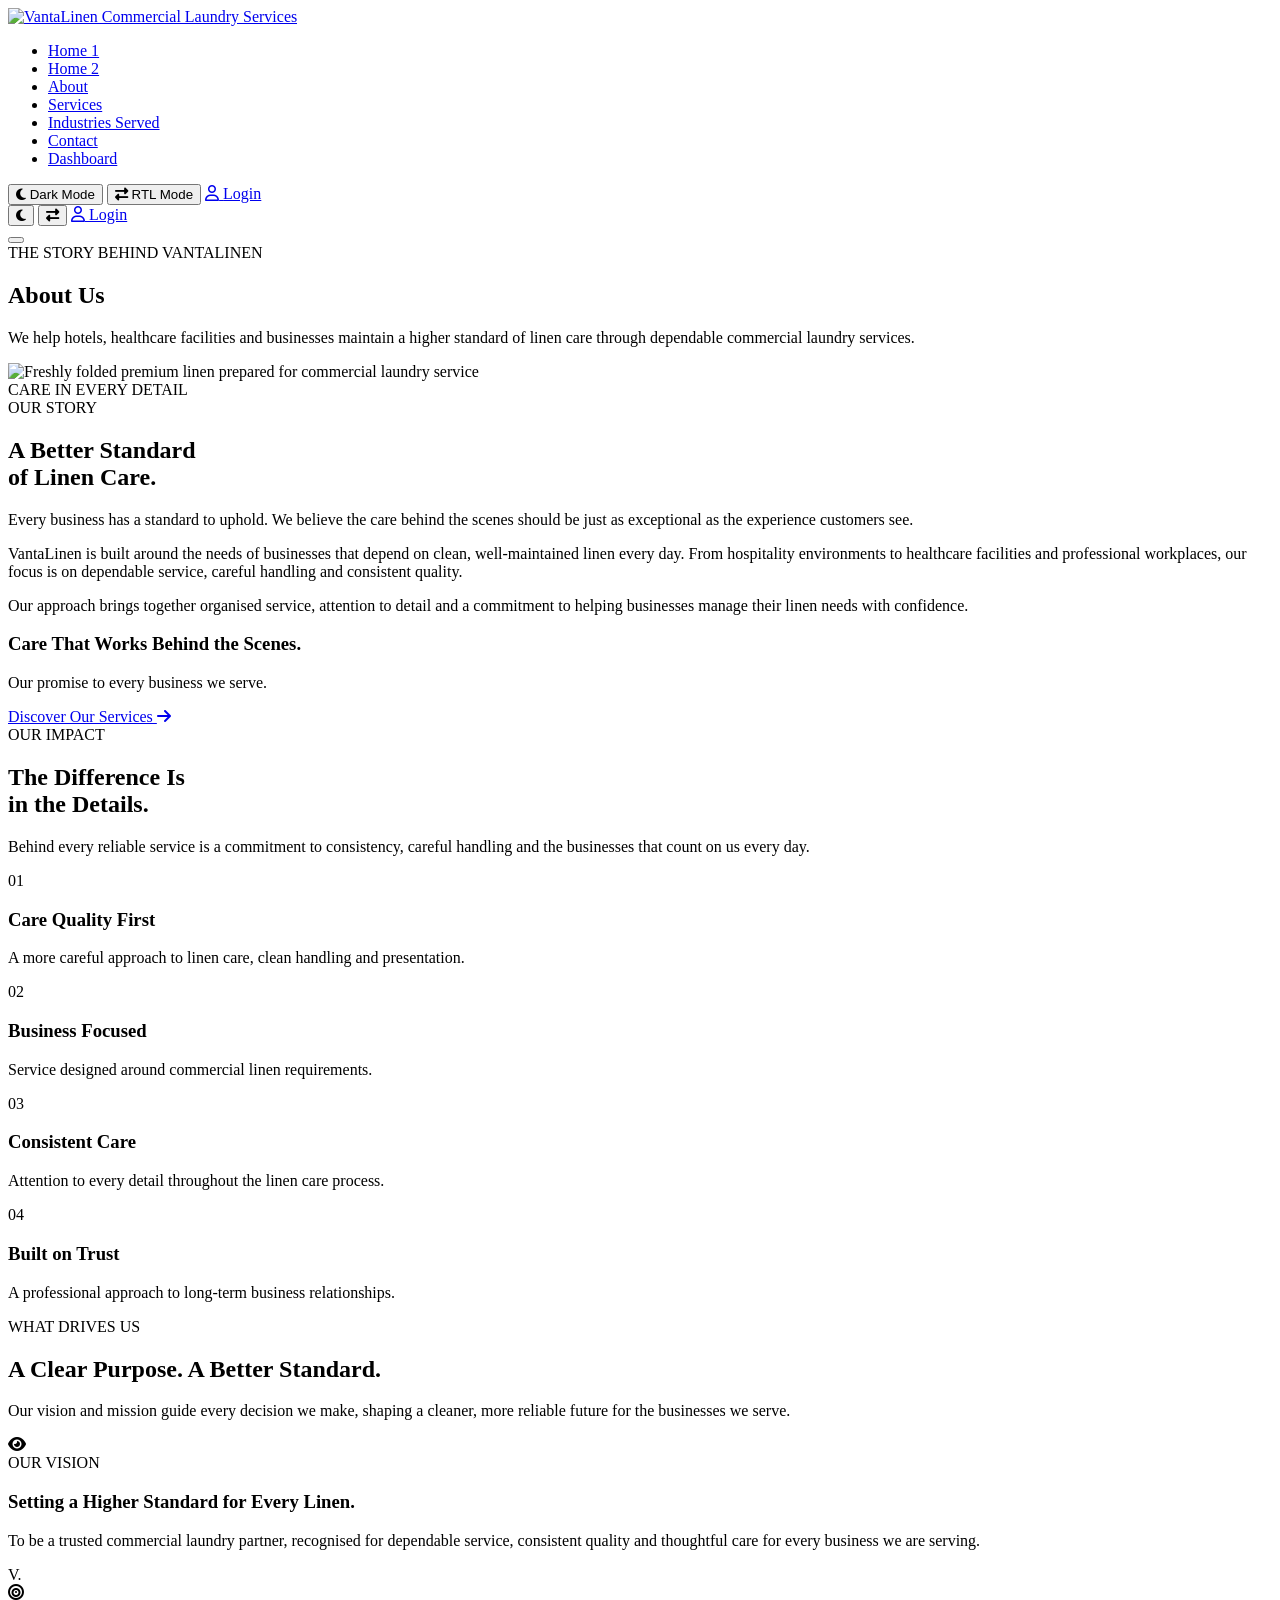
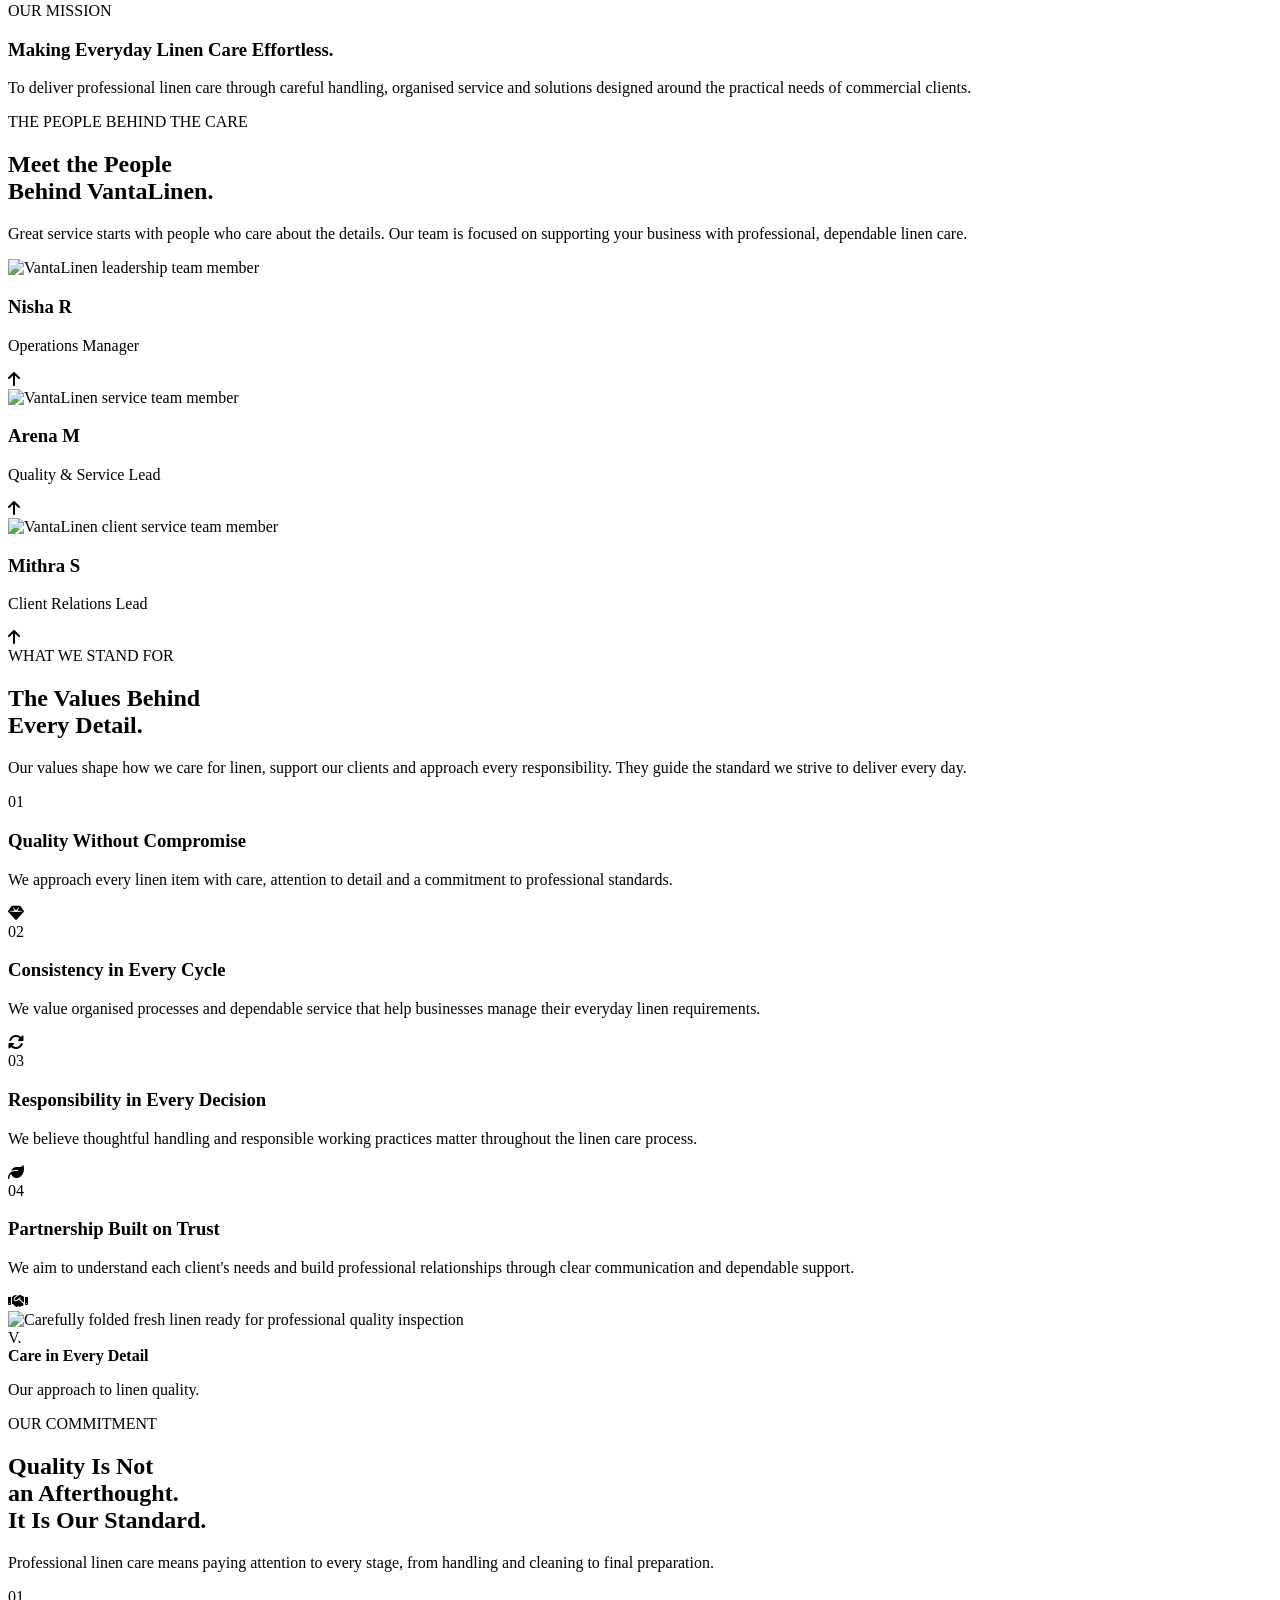
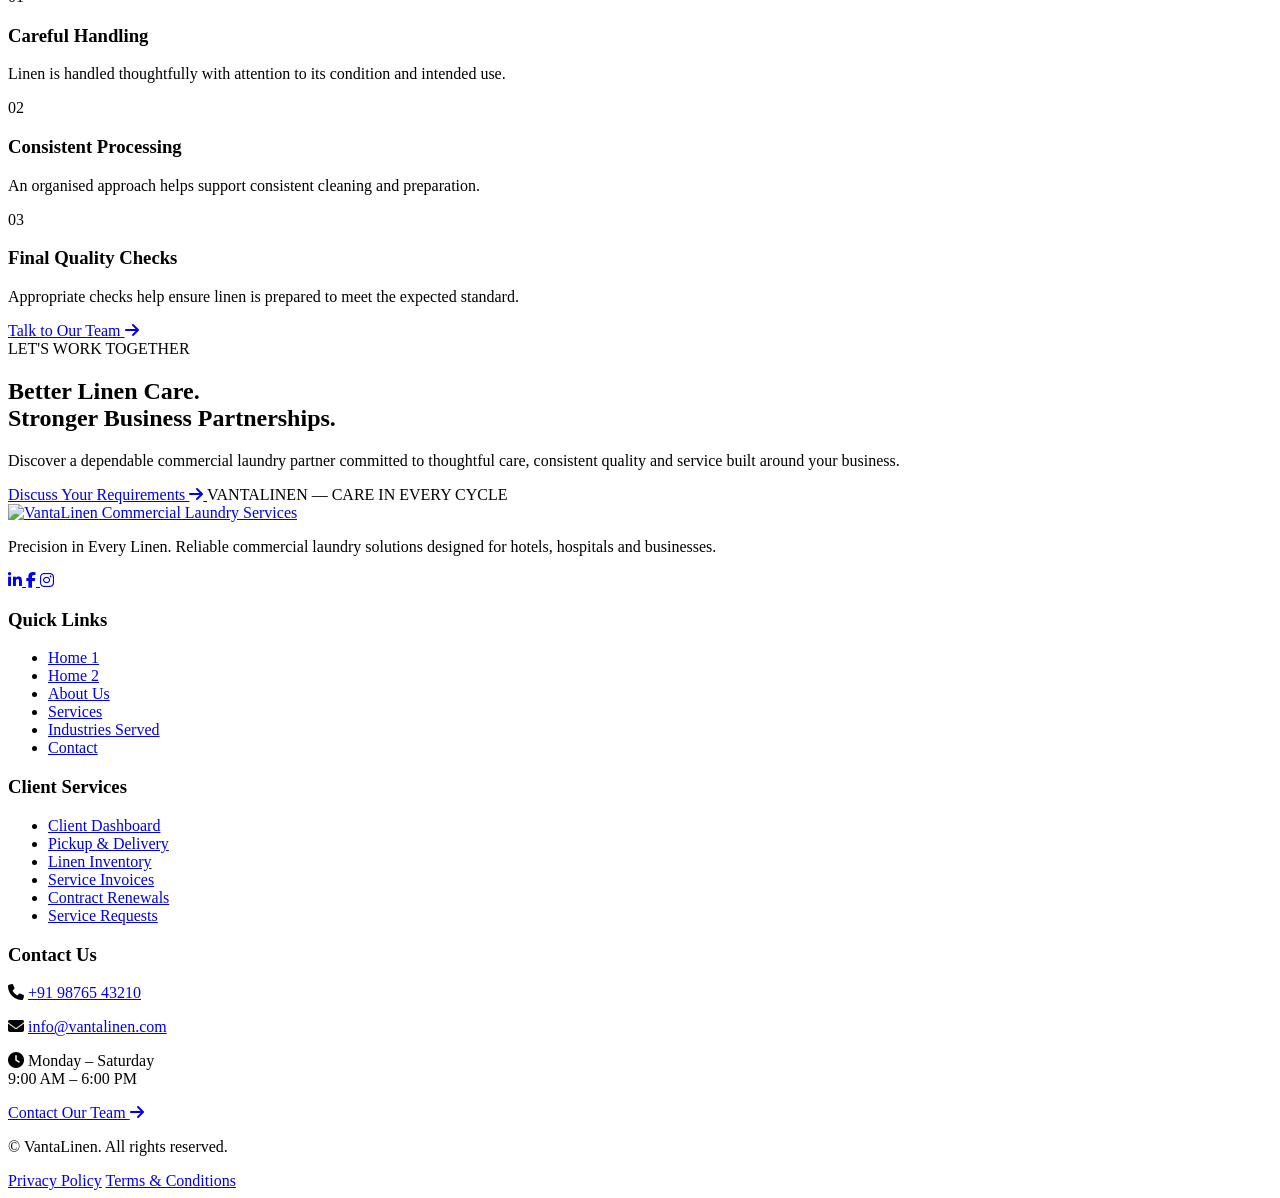
==== about.html @ da83c248 "Add files via upload" ====
<!DOCTYPE html>
<html lang="en">

<head>
    <meta charset="UTF-8">
    <meta name="viewport" content="width=device-width, initial-scale=1.0">

    <title>VantaLinen</title>

    <meta name="description"
        content="Reliable commercial laundry and linen management services for hotels, hospitals, resorts and businesses.">

    <!-- Google Fonts -->
    <link rel="preconnect" href="https://fonts.googleapis.com">
    <link rel="preconnect" href="https://fonts.gstatic.com" crossorigin>

    <!-- Favicon -->
    <link rel="icon" type="image/png" href="images/favicon.png">
    <link rel="apple-touch-icon" href="images/favicon.png">


    <link
        href="https://fonts.googleapis.com/css2?family=Manrope:wght@400;500;600;700&family=Sora:wght@400;500;600;700&display=swap"
        rel="stylesheet">

    <!-- Font Awesome -->
    <link rel="stylesheet" href="https://cdnjs.cloudflare.com/ajax/libs/font-awesome/6.7.2/css/all.min.css">

    <!-- Main CSS -->
    <link rel="stylesheet" href="css/style.css">

</head>

<body>

    <!-- =========================
     VANTALINEN HEADER
========================= -->

    <header class="vl-header" id="siteHeader">
        <div class="vl-header-container">

            <!-- Logo -->
            <a href="index.html" class="vl-logo" aria-label="VantaLinen Home">
                <img src="images/logo.png" alt="VantaLinen Commercial Laundry Services">
            </a>

            <!-- Desktop Navigation -->
            <nav class="vl-navigation" id="mainNavigation" aria-label="Main navigation">

                <ul class="vl-nav-list">
                    <li><a href="index.html">Home 1</a></li>
                    <li><a href="home-2.html">Home 2</a></li>
                    <li><a href="about.html">About</a></li>
                    <li><a href="services.html">Services</a></li>
                    <li><a href="industries-served.html">Industries Served</a></li>
                    <li><a href="contact.html">Contact</a></li>
                    <li><a href="dashboard.html">Dashboard</a></li>
                </ul>

                <!-- Mobile / Tablet Controls -->
                <div class="vl-mobile-controls">

                    <button class="vl-toggle-btn" id="mobileThemeToggle" type="button" aria-label="Toggle dark mode">
                        <i class="fa-solid fa-moon" aria-hidden="true"></i>
                        <span>Dark Mode</span>
                    </button>

                    <button class="vl-toggle-btn" id="mobileRtlToggle" type="button" aria-label="Toggle RTL layout">
                        <i class="fa-solid fa-right-left" aria-hidden="true"></i>
                        <span>RTL Mode</span>
                    </button>

                    <a href="login.html" class="vl-login-btn">
                        <i class="fa-regular fa-user" aria-hidden="true"></i>
                        <span>Login</span>
                    </a>

                </div>
            </nav>

            <!-- Desktop Right Actions -->
            <div class="vl-header-actions">

                <button class="vl-icon-btn" id="desktopThemeToggle" type="button" aria-label="Toggle dark mode"
                    title="Dark Mode">
                    <i class="fa-solid fa-moon" aria-hidden="true"></i>
                </button>

                <button class="vl-icon-btn" id="desktopRtlToggle" type="button" aria-label="Toggle RTL layout"
                    title="RTL Mode">
                    <i class="fa-solid fa-right-left" aria-hidden="true"></i>
                </button>

                <a href="login.html" class="vl-login-btn">
                    <i class="fa-regular fa-user" aria-hidden="true"></i>
                    <span>Login</span>
                </a>

            </div>

            <!-- Mobile / Tablet Menu Toggle -->
            <button class="vl-menu-toggle" id="menuToggle" type="button" aria-label="Open navigation menu"
                aria-controls="mainNavigation" aria-expanded="false">
                <span></span>
                <span></span>
                <span></span>
            </button>

        </div>
    </header>

    <!-- VantaLinen Inner Page Hero -->
    <section class="vl-page-hero about-banner">
        <div class="vl-page-hero-overlay"></div>

        <div class="vl-page-hero-content">
            <span class="vl-page-hero-label">
                THE STORY BEHIND VANTALINEN
            </span>

            <h1>About Us</h1>

            <p>
                We help hotels, healthcare facilities and businesses maintain a higher standard of linen care through
                dependable commercial laundry services.
            </p>
        </div>
    </section>


    <!-- ABOUT SECTION 2: OUR STORY -->
    <section class="vl-about-story" id="our-story">
        <div class="vl-about-story-container">

            <!-- Left Image -->
            <div class="vl-about-story-visual">
                <div class="vl-about-story-image-wrap">
                    <img src="images/about-our-story.jpg"
                        alt="Freshly folded premium linen prepared for commercial laundry service"
                        class="vl-about-story-image">
                </div>

                <div class="vl-about-story-image-label">
                    <span class="vl-about-story-label-line"></span>
                    <span>CARE IN EVERY DETAIL</span>
                </div>
            </div>

            <!-- Right Content -->
            <div class="vl-about-story-content">

                <span class="vl-about-story-eyebrow">
                    OUR STORY
                </span>

                <h2>
                    A Better Standard<br>
                    of <span>Linen Care.</span>
                </h2>

                <p class="vl-about-story-intro">
                    Every business has a standard to uphold.
                    We believe the care behind the scenes should
                    be just as exceptional as the experience customers see.
                </p>

                <p class="vl-about-story-description">
                    VantaLinen is built around the needs of businesses
                    that depend on clean, well-maintained linen every day.
                    From hospitality environments to healthcare facilities
                    and professional workplaces, our focus is on dependable
                    service, careful handling and consistent quality.
                </p>

                <p class="vl-about-story-description">
                    Our approach brings together organised service,
                    attention to detail and a commitment to helping
                    businesses manage their linen needs with confidence.
                </p>

                <div class="vl-about-story-divider"></div>

                <div class="vl-about-story-signature">
                    <div>
                        <h3>Care That Works Behind the Scenes.</h3>
                        <p>Our promise to every business we serve.</p>
                    </div>
                </div>

                <a href="services.html" class="vl-about-story-link">
                    Discover Our Services
                    <i class="fas fa-arrow-right"></i>
                </a>

            </div>
        </div>
    </section>



    <!-- ABOUT SECTION 3: OUR IMPACT -->
    <section class="vl-about-impact" id="our-impact">

        <div class="vl-about-impact-container">

            <div class="vl-about-impact-heading">
                <span class="vl-about-impact-eyebrow">
                    OUR IMPACT
                </span>

                <h2>
                    The Difference Is<br>
                    in the <span>Details.</span>
                </h2>

                <p>
                    Behind every reliable service is a commitment to
                    consistency, careful handling and the businesses
                    that count on us every day.
                </p>
            </div>

            <div class="vl-about-impact-stats">

                <div class="vl-about-stat">
                    <span class="vl-about-stat-number">01</span>
                    <h3>Care Quality First</h3>
                    <p>
                        A more careful approach to linen care, clean handling
                        and presentation.
                    </p>
                </div>

                <div class="vl-about-stat">
                    <span class="vl-about-stat-number">02</span>
                    <h3>Business Focused</h3>
                    <p>
                        Service designed around commercial linen requirements.
                    </p>
                </div>

                <div class="vl-about-stat">
                    <span class="vl-about-stat-number">03</span>
                    <h3>Consistent Care</h3>
                    <p>
                        Attention to every detail throughout the
                        linen care process.
                    </p>
                </div>

                <div class="vl-about-stat">
                    <span class="vl-about-stat-number">04</span>
                    <h3>Built on Trust</h3>
                    <p>
                        A professional approach to long-term
                        business relationships.
                    </p>
                </div>

            </div>

        </div>
    </section>


    <!-- ABOUT SECTION 4: PARALLAX VISION & MISSION -->
    <section class="vl-about-purpose-parallax" id="vision-mission">

        <div class="vl-purpose-parallax-bg"></div>
        <div class="vl-purpose-parallax-overlay"></div>

        <div class="vl-purpose-parallax-container">

            <div class="vl-purpose-parallax-heading">
                <span class="vl-purpose-parallax-eyebrow">
                    WHAT DRIVES US
                </span>

                <h2>A Clear Purpose. A Better Standard.</h2>

                <p>
                    Our vision and mission guide every decision we make,
                    shaping a cleaner, more reliable future for the
                    businesses we serve.
                </p>
            </div>

            <div class="vl-purpose-parallax-grid">

                <!-- VISION -->
                <article class="vl-purpose-parallax-item">
                    <div class="vl-purpose-parallax-icon">
                        <i class="fas fa-eye"></i>
                    </div>

                    <span class="vl-purpose-parallax-label">OUR VISION</span>

                    <span class="vl-purpose-parallax-line"></span>

                    <h3>Setting a Higher Standard for Every Linen.</h3>

                    <p>
                        To be a trusted commercial laundry partner,
                        recognised for dependable service, consistent
                        quality and thoughtful care for every business
                        we are serving.
                    </p>
                </article>

                <!-- CENTER BRAND MARK -->
                <div class="vl-purpose-parallax-center" aria-hidden="true">
                    <span>V.</span>
                </div>

                <!-- MISSION -->
                <article class="vl-purpose-parallax-item">
                    <div class="vl-purpose-parallax-icon">
                        <i class="fas fa-bullseye"></i>
                    </div>

                    <span class="vl-purpose-parallax-label">OUR MISSION</span>

                    <span class="vl-purpose-parallax-line"></span>

                    <h3>Making Everyday Linen Care Effortless.</h3>

                    <p>
                        To deliver professional linen care through careful
                        handling, organised service and solutions designed
                        around the practical needs of commercial clients.
                    </p>
                </article>

            </div>
        </div>
    </section>


    <!-- ABOUT SECTION 5: MEET OUR TEAM -->
    <section class="vl-about-team" id="our-team">

        <div class="vl-about-team-container">

            <div class="vl-about-team-heading">
                <div>
                    <span class="vl-about-team-eyebrow">THE PEOPLE BEHIND THE CARE</span>
                    <h2>Meet the People<br>Behind <span>VantaLinen.</span></h2>
                </div>

                <p>
                    Great service starts with people who care about
                    the details. Our team is focused on supporting
                    your business with professional, dependable linen care.
                </p>
            </div>

            <div class="vl-about-team-grid">

                <!-- TEAM MEMBER 1 -->
                <article class="vl-about-team-card">
                    <div class="vl-about-team-image-wrap">
                        <img src="images/about-team-01.jpg" alt="VantaLinen leadership team member"
                            class="vl-about-team-image" loading="lazy">
                    </div>

                    <div class="vl-about-team-info">
                        <div>
                            <h3>Nisha R</h3>
                            <p>Operations Manager</p>
                        </div>
                        <span class="vl-about-team-arrow">
                            <i class="fas fa-arrow-up"></i>
                        </span>
                    </div>
                </article>

                <!-- TEAM MEMBER 2 -->
                <article class="vl-about-team-card">
                    <div class="vl-about-team-image-wrap">
                        <img src="images/about-team-02.jpg" alt="VantaLinen service team member"
                            class="vl-about-team-image" loading="lazy">
                    </div>

                    <div class="vl-about-team-info">
                        <div>
                            <h3>Arena M</h3>
                            <p>Quality &amp; Service Lead</p>
                        </div>
                        <span class="vl-about-team-arrow">
                            <i class="fas fa-arrow-up"></i>
                        </span>
                    </div>
                </article>

                <!-- TEAM MEMBER 3 -->
                <article class="vl-about-team-card">
                    <div class="vl-about-team-image-wrap">
                        <img src="images/about-team-03.jpg" alt="VantaLinen client service team member"
                            class="vl-about-team-image" loading="lazy">
                    </div>

                    <div class="vl-about-team-info">
                        <div>
                            <h3>Mithra S</h3>
                            <p>Client Relations Lead</p>
                        </div>
                        <span class="vl-about-team-arrow">
                            <i class="fas fa-arrow-up"></i>
                        </span>
                    </div>
                </article>

            </div>


        </div>
    </section>


    <!-- ABOUT SECTION 6: OUR CORE VALUES -->
    <section class="vl-about-values" id="core-values">

        <div class="vl-about-values-container">

            <div class="vl-about-values-header">
                <div>
                    <span class="vl-about-values-eyebrow">WHAT WE STAND FOR</span>
                    <h2>The Values Behind<br>Every Detail.</h2>
                </div>

                <p>
                    Our values shape how we care for linen, support our
                    clients and approach every responsibility. They guide
                    the standard we strive to deliver every day.
                </p>
            </div>

            <div class="vl-about-values-list">

                <!-- VALUE 01 -->
                <article class="vl-about-value-item">
                    <span class="vl-about-value-number">01</span>

                    <div class="vl-about-value-main">
                        <h3>Quality Without Compromise</h3>
                        <p>
                            We approach every linen item with care,
                            attention to detail and a commitment to
                            professional standards.
                        </p>
                    </div>

                    <span class="vl-about-value-icon">
                        <i class="fas fa-gem"></i>
                    </span>
                </article>

                <!-- VALUE 02 -->
                <article class="vl-about-value-item">
                    <span class="vl-about-value-number">02</span>

                    <div class="vl-about-value-main">
                        <h3>Consistency in Every Cycle</h3>
                        <p>
                            We value organised processes and dependable
                            service that help businesses manage their
                            everyday linen requirements.
                        </p>
                    </div>

                    <span class="vl-about-value-icon">
                        <i class="fas fa-sync-alt"></i>
                    </span>
                </article>

                <!-- VALUE 03 -->
                <article class="vl-about-value-item">
                    <span class="vl-about-value-number">03</span>

                    <div class="vl-about-value-main">
                        <h3>Responsibility in Every Decision</h3>
                        <p>
                            We believe thoughtful handling and responsible
                            working practices matter throughout the
                            linen care process.
                        </p>
                    </div>

                    <span class="vl-about-value-icon">
                        <i class="fas fa-leaf"></i>
                    </span>
                </article>

                <!-- VALUE 04 -->
                <article class="vl-about-value-item">
                    <span class="vl-about-value-number">04</span>

                    <div class="vl-about-value-main">
                        <h3>Partnership Built on Trust</h3>
                        <p>
                            We aim to understand each client's needs and
                            build professional relationships through
                            clear communication and dependable support.
                        </p>
                    </div>

                    <span class="vl-about-value-icon">
                        <i class="fas fa-handshake"></i>
                    </span>
                </article>

            </div>

        </div>
    </section>


    <!-- ABOUT SECTION 7: COMMITMENT TO QUALITY -->
    <section class="vl-about-quality" id="quality-commitment">

        <div class="vl-about-quality-container">

            <!-- LEFT: IMAGE -->
            <div class="vl-about-quality-visual">
                <div class="vl-about-quality-image-wrap">
                    <img src="images/about-quality-commitment.jpg"
                        alt="Carefully folded fresh linen ready for professional quality inspection"
                        class="vl-about-quality-image" loading="lazy">
                </div>

                <div class="vl-about-quality-image-note">
                    <span class="vl-about-quality-note-number">V.</span>
                    <div>
                        <strong>Care in Every Detail</strong>
                        <p>Our approach to linen quality.</p>
                    </div>
                </div>
            </div>

            <!-- RIGHT: CONTENT -->
            <div class="vl-about-quality-content">

                <span class="vl-about-quality-eyebrow">
                    OUR COMMITMENT
                </span>

                <h2>
                    Quality Is Not<br>
                    an Afterthought.<br>
                    <span>It Is Our Standard.</span>
                </h2>

                <p class="vl-about-quality-intro">
                    Professional linen care means paying attention
                    to every stage, from handling and cleaning to
                    final preparation.
                </p>

                <div class="vl-about-quality-steps">

                    <article class="vl-about-quality-step">
                        <span class="vl-about-quality-step-number">01</span>
                        <div>
                            <h3>Careful Handling</h3>
                            <p>
                                Linen is handled thoughtfully with
                                attention to its condition and intended use.
                            </p>
                        </div>
                    </article>

                    <article class="vl-about-quality-step">
                        <span class="vl-about-quality-step-number">02</span>
                        <div>
                            <h3>Consistent Processing</h3>
                            <p>
                                An organised approach helps support
                                consistent cleaning and preparation.
                            </p>
                        </div>
                    </article>

                    <article class="vl-about-quality-step">
                        <span class="vl-about-quality-step-number">03</span>
                        <div>
                            <h3>Final Quality Checks</h3>
                            <p>
                                Appropriate checks help ensure linen
                                is prepared to meet the expected standard.
                            </p>
                        </div>
                    </article>

                </div>

                <a href="contact.html" class="vl-about-quality-link">
                    Talk to Our Team
                    <i class="fas fa-arrow-right"></i>
                </a>

            </div>
        </div>
    </section>


    <!-- ABOUT SECTION 8: FINAL CTA -->
    <section class="vl-about-final-cta" id="about-contact">

        <div class="vl-about-final-cta-bg"></div>
        <div class="vl-about-final-cta-overlay"></div>

        <div class="vl-about-final-cta-content">

            <span class="vl-about-final-cta-eyebrow">
                LET'S WORK TOGETHER
            </span>

            <h2>
                Better Linen Care.<br>
                Stronger Business Partnerships.
            </h2>

            <p>
                Discover a dependable commercial laundry partner
                committed to thoughtful care, consistent quality
                and service built around your business.
            </p>

            <a href="contact.html" class="vl-about-final-cta-button">
                Discuss Your Requirements
                <i class="fas fa-arrow-right"></i>
            </a>

            <span class="vl-about-final-cta-bottom">
                VANTALINEN — CARE IN EVERY CYCLE
            </span>

        </div>
    </section>


    <!-- VantaLinen Footer -->
    <footer class="vl-footer">
        <div class="vl-footer-container">

            <!-- Brand -->
            <div class="vl-footer-brand">
                <a href="index.html" class="vl-footer-logo">
                    <img src="images/logo-white.png" alt="VantaLinen Commercial Laundry Services">
                </a>

                <p>
                    Precision in Every Linen. Reliable commercial laundry
                    solutions designed for hotels, hospitals and businesses.
                </p>

                <div class="vl-footer-socials">
                    <a href="#" aria-label="LinkedIn">
                        <i class="fa-brands fa-linkedin-in"></i>
                    </a>
                    <a href="#" aria-label="Facebook">
                        <i class="fa-brands fa-facebook-f"></i>
                    </a>
                    <a href="#" aria-label="Instagram">
                        <i class="fa-brands fa-instagram"></i>
                    </a>
                </div>
            </div>

            <!-- Quick Links -->
            <div class="vl-footer-column">
                <h3>Quick Links</h3>
                <ul>
                    <li><a href="index.html">Home 1</a></li>
                    <li><a href="home-2.html">Home 2</a></li>
                    <li><a href="about.html">About Us</a></li>
                    <li><a href="services.html">Services</a></li>
                    <li><a href="industries-served.html">Industries Served</a></li>
                    <li><a href="contact.html">Contact</a></li>
                </ul>
            </div>

            <!-- Client Services -->
            <div class="vl-footer-column">
                <h3>Client Services</h3>
                <ul>
                    <li><a href="dashboard.html">Client Dashboard</a></li>
                    <li><a href="d2.html">Pickup &amp; Delivery</a></li>
                    <li><a href="d3.html">Linen Inventory</a></li>
                    <li><a href="d4.html">Service Invoices</a></li>
                    <li><a href="d5.html">Contract Renewals</a></li>
                    <li><a href="d6.html">Service Requests</a></li>
                </ul>
            </div>

            <!-- Contact -->
            <div class="vl-footer-column vl-footer-contact">
                <h3>Contact Us</h3>

                <p>
                    <i class="fa-solid fa-phone"></i>
                    <a href="tel:+910000000000">+91 98765 43210</a>
                </p>

                <p>
                    <i class="fa-solid fa-envelope"></i>
                    <a href="mailto:info@vantalinen.com">
                        info@vantalinen.com
                    </a>
                </p>

                <p>
                    <i class="fa-solid fa-clock"></i>
                    Monday – Saturday<br>
                    9:00 AM – 6:00 PM
                </p>

                <a href="contact.html" class="vl-footer-cta">
                    Contact Our Team
                    <i class="fa-solid fa-arrow-right"></i>
                </a>
            </div>

        </div>

        <!-- Bottom Bar -->
        <div class="vl-footer-bottom">
            <p>
                &copy; <span id="vl-footer-year"></span> VantaLinen.
                All rights reserved.
            </p>

            <div class="vl-footer-bottom-links">
                <a href="#">Privacy Policy</a>
                <a href="#">Terms &amp; Conditions</a>
            </div>
        </div>
    </footer>


    <script src="js/main.js"></script>

</body>

</html>
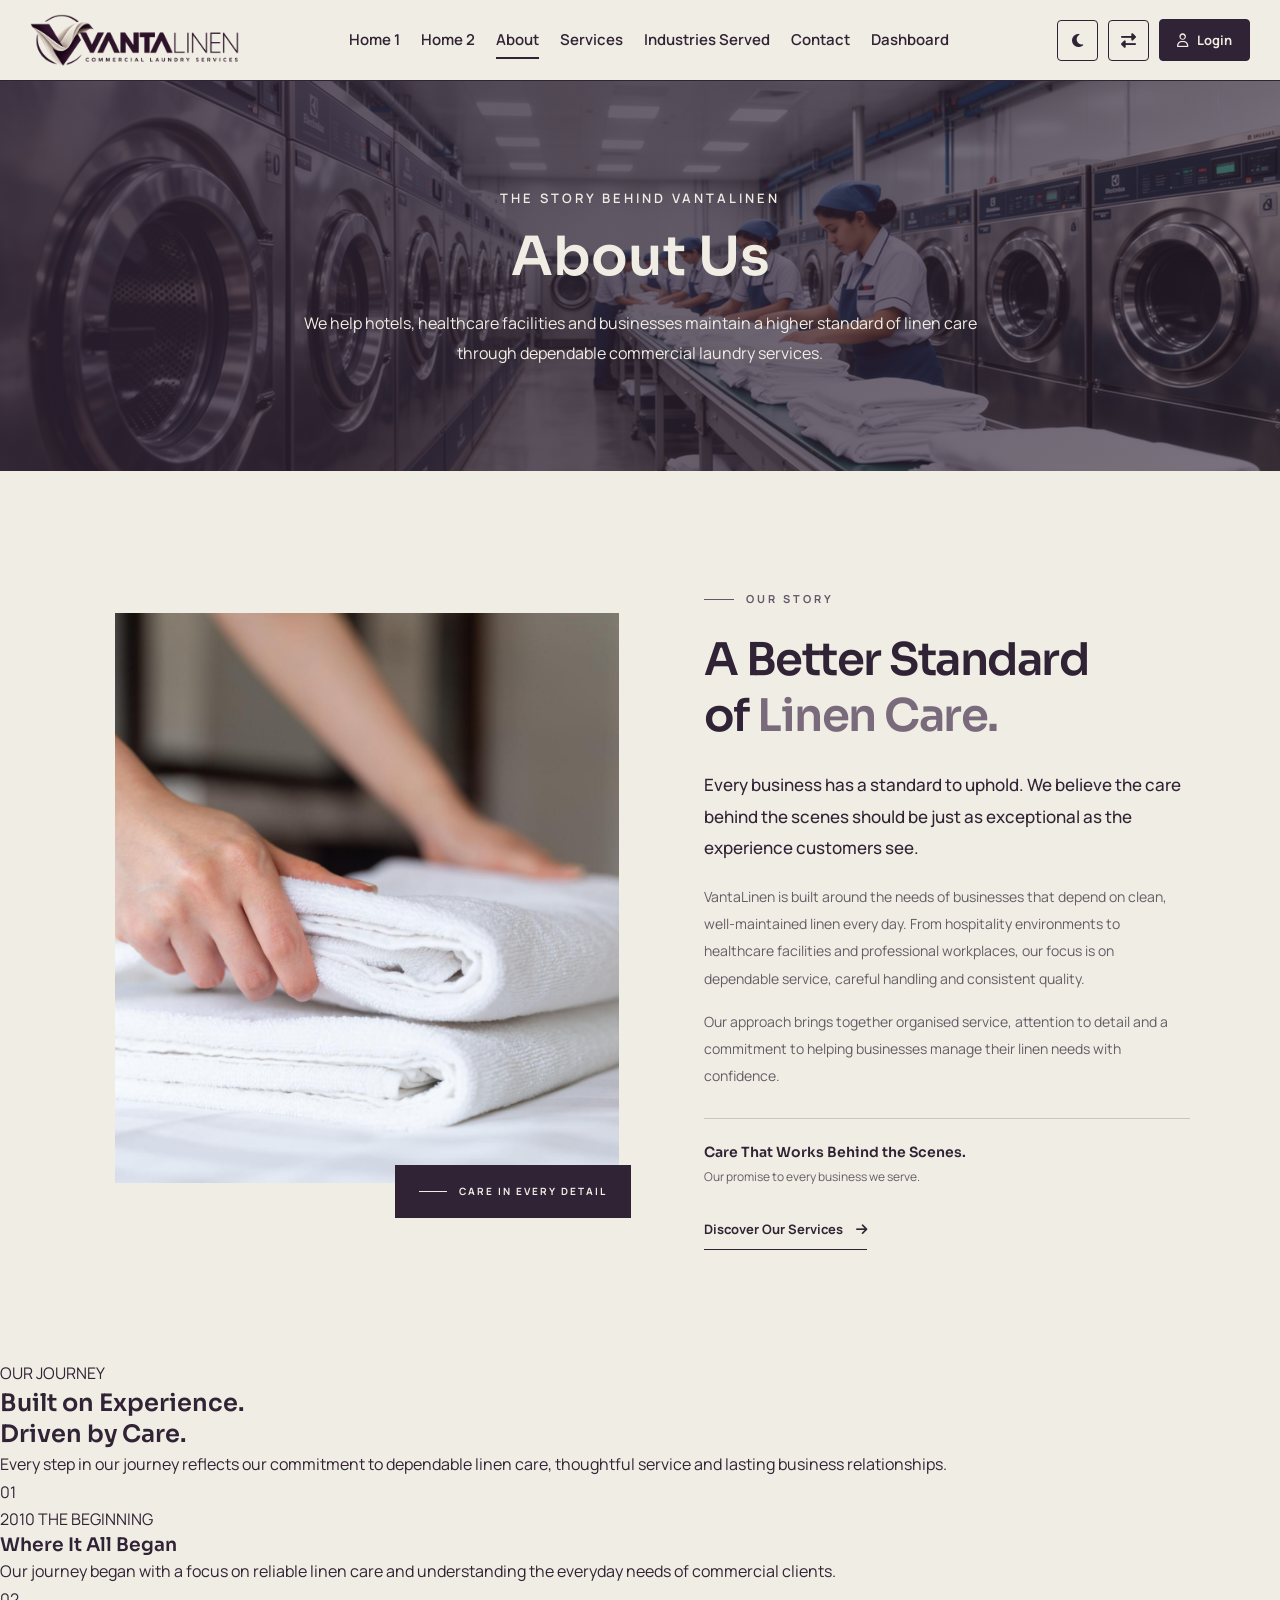
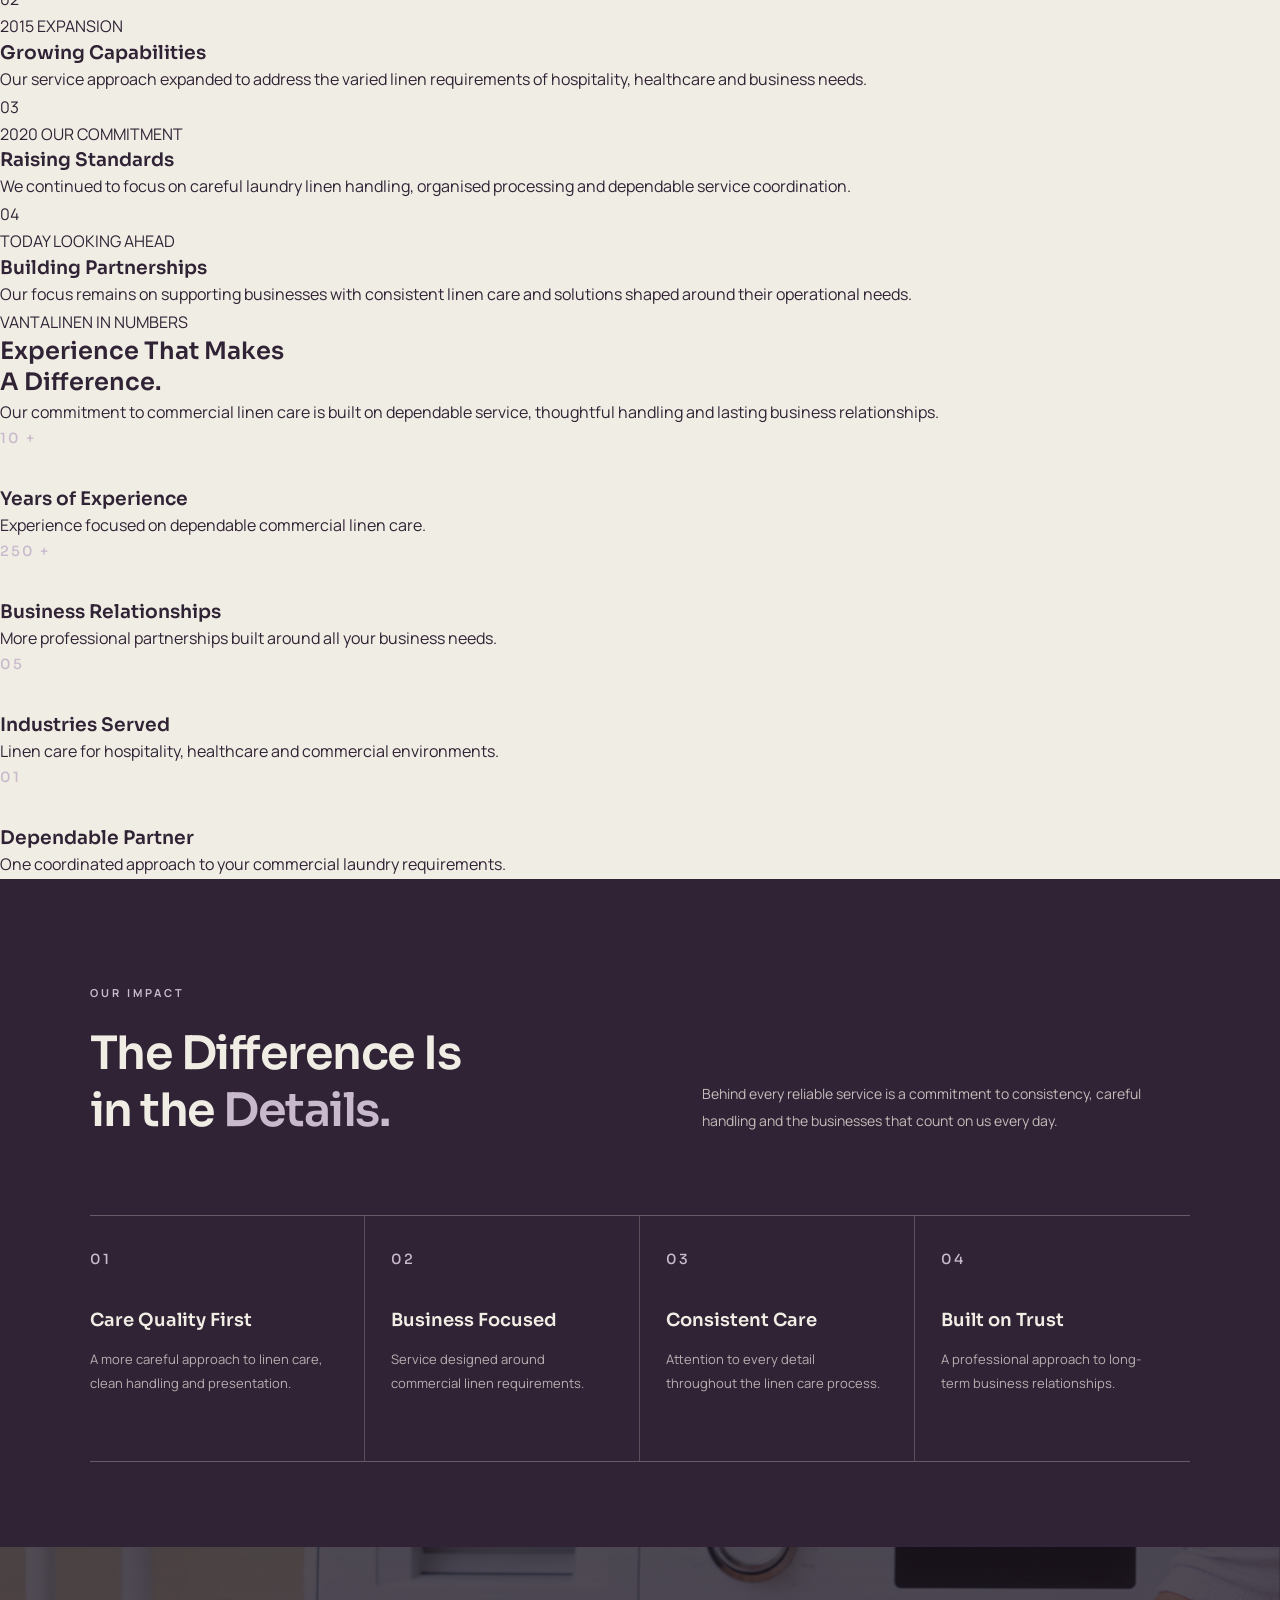
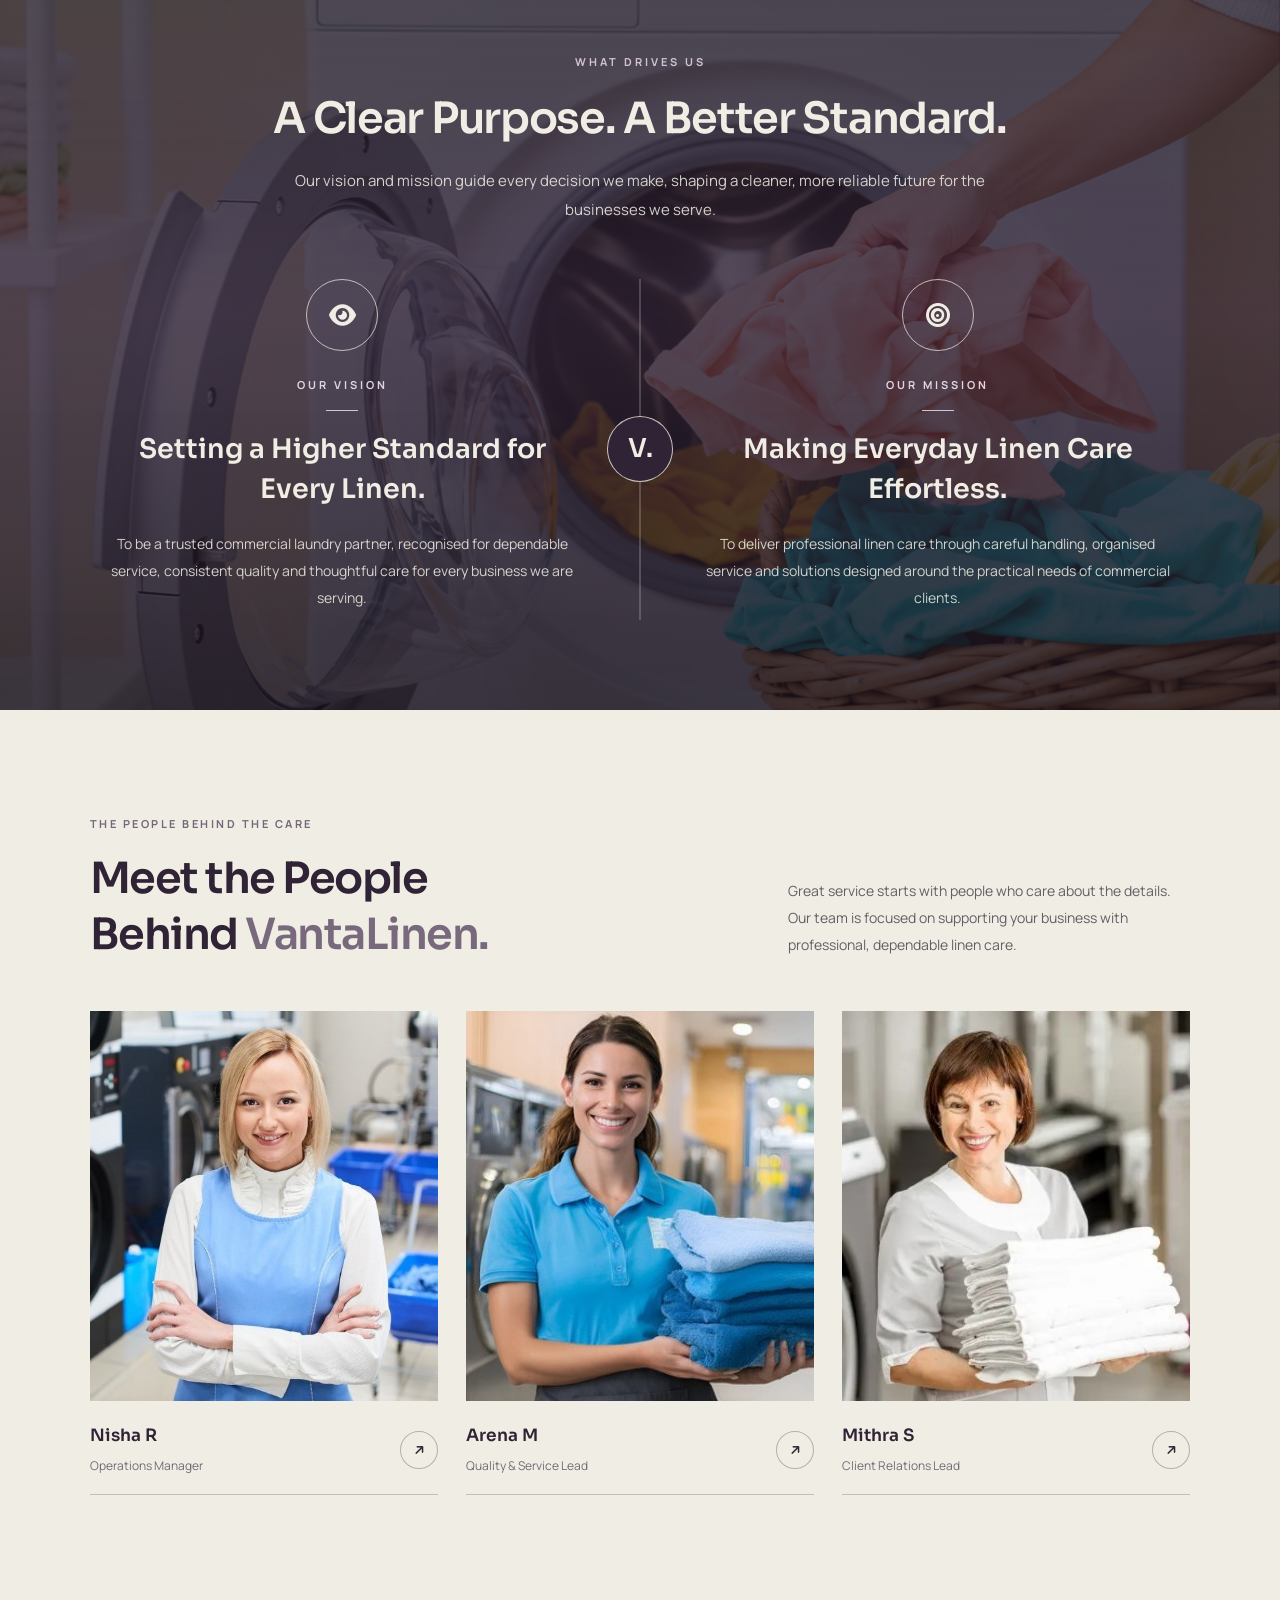
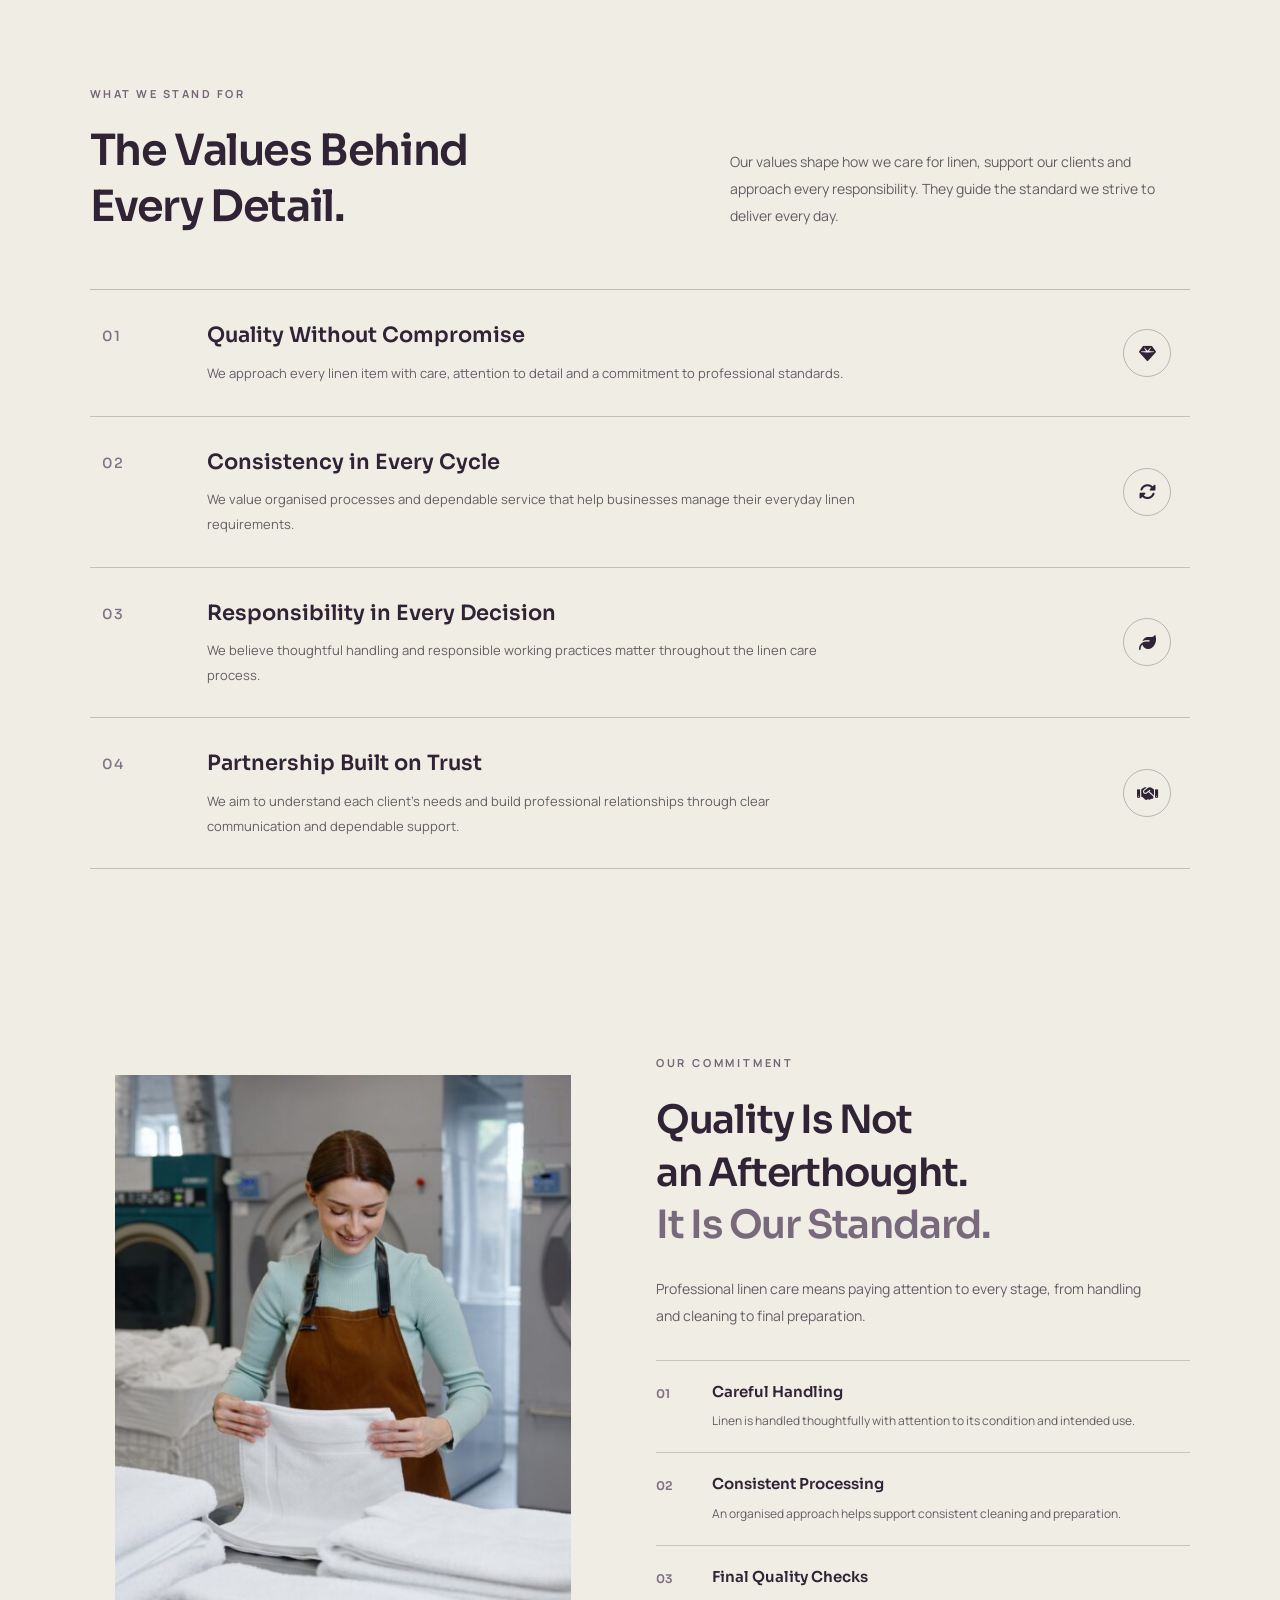
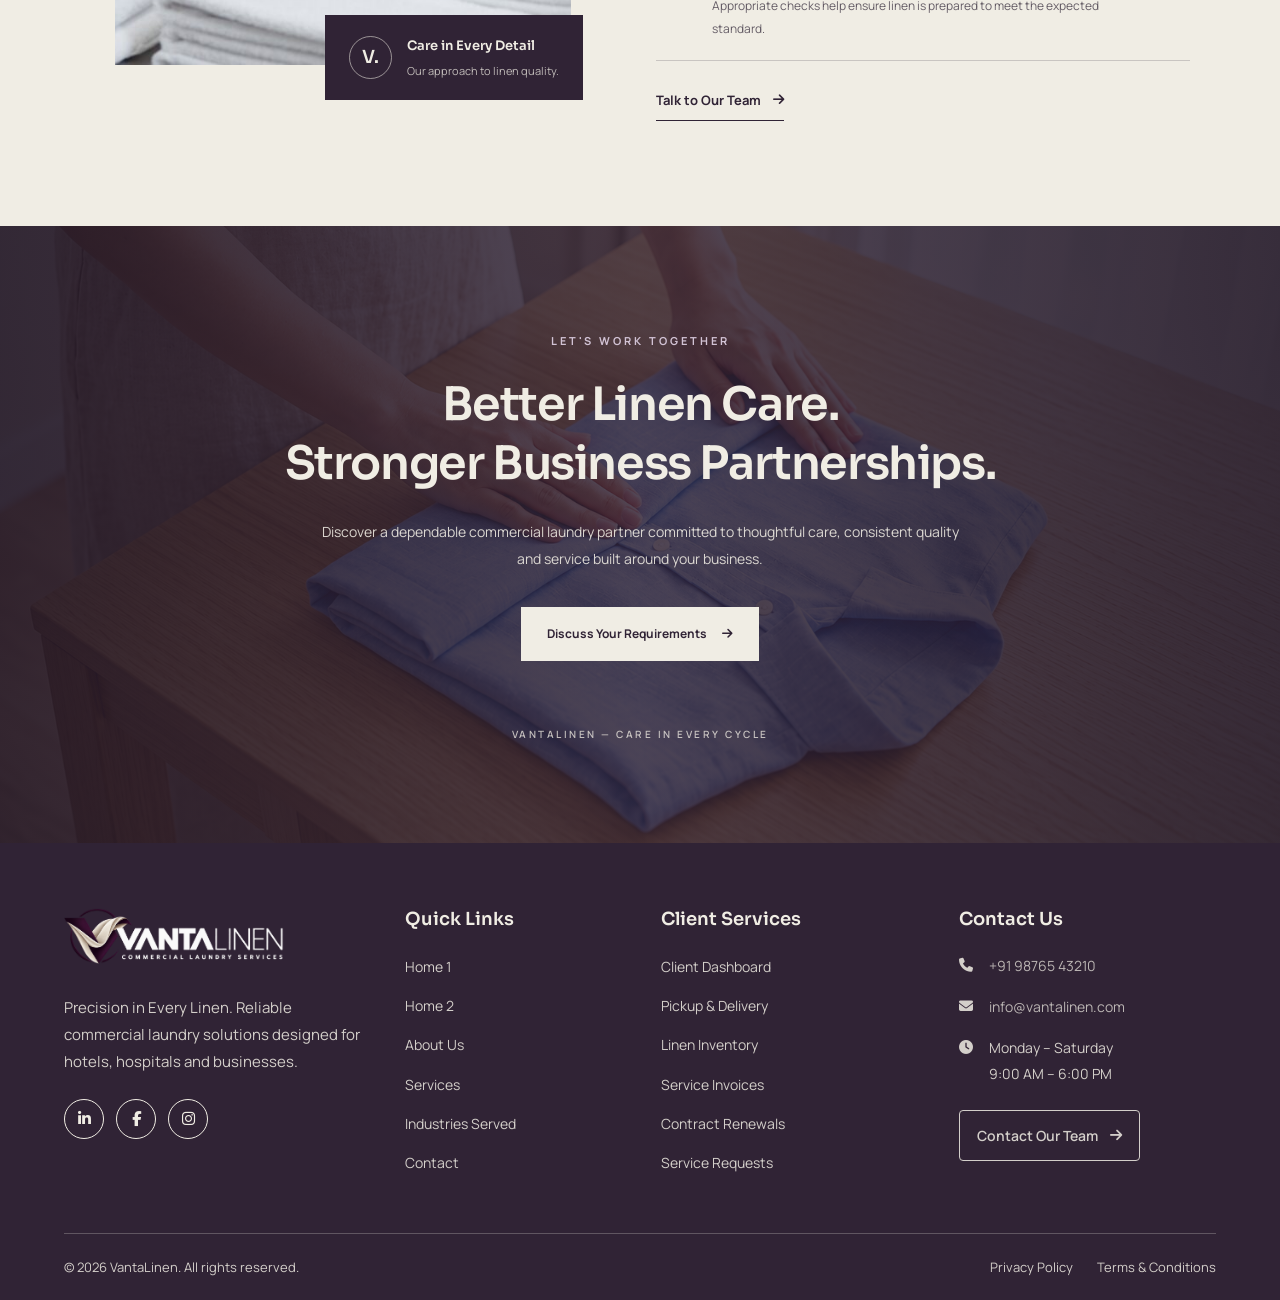
==== commit 98ab0f12: "Add files via upload" ====
--- a/about.html
+++ b/about.html
@@ -198,6 +198,207 @@
     </section>
 
 
+    <!-- ABOUT SECTION: OUR JOURNEY / COMPANY HISTORY -->
+    <section class="vl-about-journey" id="our-journey">
+        <div class="vl-about-journey-container">
+
+            <div class="vl-about-journey-heading">
+                <span class="vl-about-journey-eyebrow">OUR JOURNEY</span>
+
+                <h2>
+                    Built on Experience.<br>
+                    <span>Driven by Care.</span>
+                </h2>
+
+                <p>
+                    Every step in our journey reflects our commitment to
+                    dependable linen care, thoughtful service and lasting
+                    business relationships.
+                </p>
+            </div>
+
+            <div class="vl-about-journey-timeline">
+
+                <!-- MILESTONE 01 -->
+                <article class="vl-about-journey-item">
+                    <div class="vl-about-journey-marker">
+                        <span>01</span>
+                    </div>
+
+                    <div class="vl-about-journey-card">
+                        <span class="vl-about-journey-year">2010</span>
+                        <span class="vl-about-journey-label">THE BEGINNING</span>
+                        <h3>Where It All Began</h3>
+                        <p>
+                            Our journey began with a focus on reliable linen
+                            care and understanding the everyday needs of
+                            commercial clients.
+                        </p>
+                    </div>
+                </article>
+
+                <!-- MILESTONE 02 -->
+                <article class="vl-about-journey-item">
+                    <div class="vl-about-journey-marker">
+                        <span>02</span>
+                    </div>
+
+                    <div class="vl-about-journey-card">
+                        <span class="vl-about-journey-year">2015</span>
+                        <span class="vl-about-journey-label">EXPANSION</span>
+                        <h3>Growing Capabilities</h3>
+                        <p>
+                            Our service approach expanded to address the
+                            varied linen requirements of hospitality,
+                            healthcare and business needs.
+                        </p>
+                    </div>
+                </article>
+
+                <!-- MILESTONE 03 -->
+                <article class="vl-about-journey-item">
+                    <div class="vl-about-journey-marker">
+                        <span>03</span>
+                    </div>
+
+                    <div class="vl-about-journey-card">
+                        <span class="vl-about-journey-year">2020</span>
+                        <span class="vl-about-journey-label">OUR COMMITMENT</span>
+                        <h3>Raising Standards</h3>
+                        <p>
+                            We continued to focus on careful laundry linen handling,
+                            organised processing and dependable service
+                            coordination.
+                        </p>
+                    </div>
+                </article>
+
+                <!-- MILESTONE 04 -->
+                <article class="vl-about-journey-item">
+                    <div class="vl-about-journey-marker">
+                        <span>04</span>
+                    </div>
+
+                    <div class="vl-about-journey-card">
+                        <span class="vl-about-journey-year">TODAY</span>
+                        <span class="vl-about-journey-label">LOOKING AHEAD</span>
+                        <h3>Building Partnerships</h3>
+                        <p>
+                            Our focus remains on supporting businesses with
+                            consistent linen care and solutions shaped
+                            around their operational needs.
+                        </p>
+                    </div>
+                </article>
+
+            </div>
+
+        </div>
+    </section>
+
+
+    <!-- ==========================================
+     ABOUT PAGE - COMPANY STATS
+========================================== -->
+
+    <section class="vl-about-stats" id="company-stats">
+        <div class="vl-about-stats-container">
+
+            <!-- Section Heading -->
+            <div class="vl-about-stats-heading">
+                <span class="vl-about-stats-eyebrow">
+                    VANTALINEN IN NUMBERS
+                </span>
+
+                <h2>
+                    Experience That Makes<br>
+                    <span>A Difference.</span>
+                </h2>
+
+                <p>
+                    Our commitment to commercial linen care is built on
+                    dependable service, thoughtful handling and lasting
+                    business relationships.
+                </p>
+            </div>
+
+            <!-- Stats Cards -->
+            <div class="vl-about-stats-grid">
+
+                <!-- STAT 01 -->
+                <article class="vl-about-stat-card">
+
+                    <div class="vl-about-stat-number">
+                        <span class="vl-about-stat-value">10</span>
+                        <span class="vl-about-stat-suffix">+</span>
+                    </div>
+
+                    <h3>Years of Experience</h3>
+
+                    <p>
+                        Experience focused on dependable commercial
+                        linen care.
+                    </p>
+
+                    <span class="vl-about-stat-bottom-line"></span>
+                </article>
+
+                <!-- STAT 02 -->
+                <article class="vl-about-stat-card">
+
+                    <div class="vl-about-stat-number">
+                        <span class="vl-about-stat-value">250</span>
+                        <span class="vl-about-stat-suffix">+</span>
+                    </div>
+
+                    <h3>Business Relationships</h3>
+
+                    <p>
+                        More professional partnerships built around all your
+                        business needs.
+                    </p>
+
+                    <span class="vl-about-stat-bottom-line"></span>
+                </article>
+
+                <!-- STAT 03 -->
+                <article class="vl-about-stat-card">
+
+                    <div class="vl-about-stat-number">
+                        <span class="vl-about-stat-value">05</span>
+                    </div>
+
+                    <h3>Industries Served</h3>
+
+                    <p>
+                        Linen care for hospitality, healthcare
+                        and commercial environments.
+                    </p>
+
+                    <span class="vl-about-stat-bottom-line"></span>
+                </article>
+
+                <!-- STAT 04 -->
+                <article class="vl-about-stat-card">
+
+                    <div class="vl-about-stat-number">
+                        <span class="vl-about-stat-value">01</span>
+                    </div>
+
+                    <h3>Dependable Partner</h3>
+
+                    <p>
+                        One coordinated approach to your
+                        commercial laundry requirements.
+                    </p>
+
+                    <span class="vl-about-stat-bottom-line"></span>
+                </article>
+
+            </div>
+
+        </div>
+    </section>
 
     <!-- ABOUT SECTION 3: OUR IMPACT -->
     <section class="vl-about-impact" id="our-impact">
--- a/css/style.css
+++ b/css/style.css
@@ -0,0 +1,17366 @@
+/* ==============================
+   VANTALINEN - GLOBAL BASIC CSS
+================================ */
+
+/* Root Variables */
+:root {
+    --primary-color: #302335;
+    --secondary-color: #F0EDE4;
+
+    --heading-font: 'Sora', sans-serif;
+    --body-font: 'Manrope', sans-serif;
+}
+
+/* Reset */
+*,
+*::before,
+*::after {
+    margin: 0;
+    padding: 0;
+    box-sizing: border-box;
+}
+
+/* HTML */
+html {
+    scroll-behavior: smooth;
+    -webkit-text-size-adjust: 100%;
+}
+
+/* Body */
+body {
+    min-height: 100vh;
+    font-family: var(--body-font);
+    font-size: 16px;
+    font-weight: 400;
+    line-height: 1.7;
+    color: var(--primary-color);
+    background-color: var(--secondary-color);
+    -webkit-font-smoothing: antialiased;
+}
+
+/* Headings */
+h1,
+h2,
+h3,
+h4,
+h5,
+h6 {
+    font-family: var(--heading-font);
+    font-weight: 600;
+    line-height: 1.3;
+    color: var(--primary-color);
+}
+
+/* Paragraphs */
+p {
+    font-family: var(--body-font);
+    font-size: 16px;
+    font-weight: 400;
+    line-height: 1.8;
+}
+
+/* Links */
+a {
+    color: inherit;
+    text-decoration: none;
+}
+
+/* Lists */
+ul,
+ol {
+    list-style: none;
+}
+
+/* Images & Media */
+img,
+picture,
+video,
+canvas,
+svg {
+    display: block;
+    max-width: 100%;
+}
+
+img {
+    height: auto;
+}
+
+/* Form Elements */
+button,
+input,
+textarea,
+select {
+    font: inherit;
+}
+
+button {
+    cursor: pointer;
+}
+
+/* Tables */
+table {
+    width: 100%;
+    border-collapse: collapse;
+}
+
+/* Selection */
+::selection {
+    color: var(--secondary-color);
+    background-color: var(--primary-color);
+}
+
+
+/* Section Heading */
+
+.section-heading {
+    max-width: 750px;
+    margin-bottom: 40px;
+}
+
+.section-subtitle {
+    display: inline-block;
+    margin-bottom: 12px;
+    font-family: var(--body-font);
+    font-size: 13px;
+    font-weight: 600;
+    letter-spacing: 2px;
+    text-transform: uppercase;
+    color: var(--primary-color);
+}
+
+.section-heading h2 {
+    margin-bottom: 16px;
+    font-family: var(--heading-font);
+    font-size: 38px;
+    font-weight: 600;
+    line-height: 1.3;
+    color: var(--primary-color);
+}
+
+.section-heading p {
+    font-family: var(--body-font);
+    font-size: 16px;
+    font-weight: 400;
+    line-height: 1.8;
+    color: var(--primary-color);
+}
+
+/* Responsive */
+
+@media (max-width: 768px) {
+    .section-heading h2 {
+        font-size: 30px;
+    }
+
+    .section-heading p {
+        font-size: 15px;
+    }
+}
+
+
+/* Responsive Base */
+@media (max-width: 768px) {
+    body {
+        font-size: 15px;
+    }
+
+    p {
+        font-size: 15px;
+    }
+}
+
+
+/*****************************************************Header**********************************************************/
+
+
+/* =========================================
+   VANTALINEN HEADER
+========================================= */
+
+.vl-header {
+    position: sticky;
+    top: 0;
+    z-index: 1000;
+    width: 100%;
+    color: var(--primary-color);
+    background: var(--secondary-color);
+    border-bottom: 1px solid var(--primary-color);
+    transition: background-color 0.3s ease, color 0.3s ease;
+}
+
+.vl-header-container {
+    width: 100%;
+    max-width: 1440px;
+    min-height: 80px;
+    margin: 0 auto;
+    padding: 8px 30px;
+
+    display: flex;
+    align-items: center;
+    justify-content: space-between;
+    gap: 28px;
+}
+
+/* Logo */
+
+.vl-logo {
+    flex: 0 0 auto;
+    display: inline-flex;
+    align-items: center;
+}
+
+.vl-logo img {
+    display: block;
+    width: 210px;
+    max-height: 64px;
+    object-fit: contain;
+}
+
+/* Navigation */
+
+.vl-navigation {
+    flex: 1 1 auto;
+    display: flex;
+    justify-content: center;
+    align-items: center;
+}
+
+.vl-nav-list {
+    display: flex;
+    align-items: center;
+    justify-content: center;
+    gap: 21px;
+    list-style: none;
+    margin: 0;
+    padding: 0;
+}
+
+.vl-nav-list li {
+    flex: 0 0 auto;
+}
+
+.vl-nav-list a {
+    position: relative;
+    display: inline-block;
+    padding: 8px 0;
+
+    color: var(--primary-color);
+    font-family: var(--body-font);
+    font-size: 15px;
+    font-weight: 600;
+    line-height: 1.5;
+    white-space: nowrap;
+    text-decoration: none;
+
+    transition: opacity 0.3s ease;
+}
+
+.vl-nav-list a::after {
+    content: "";
+    position: absolute;
+    inset-inline-start: 0;
+    bottom: 0;
+
+    width: 0;
+    height: 2px;
+    background: var(--primary-color);
+
+    transition: width 0.3s ease;
+}
+
+.vl-nav-list a:hover::after,
+.vl-nav-list a:focus-visible::after,
+.vl-nav-list a.active::after {
+    width: 100%;
+}
+
+.vl-nav-list a:hover {
+    opacity: 0.75;
+}
+
+/* Desktop Actions */
+
+.vl-header-actions {
+    flex: 0 0 auto;
+    display: flex;
+    align-items: center;
+    justify-content: flex-end;
+    gap: 10px;
+}
+
+.vl-icon-btn {
+    width: 41px;
+    height: 41px;
+
+    display: inline-flex;
+    align-items: center;
+    justify-content: center;
+
+    color: var(--primary-color);
+    background: var(--secondary-color);
+    border: 1px solid var(--primary-color);
+    border-radius: 4px;
+
+    font-size: 15px;
+    cursor: pointer;
+    transition: background-color 0.3s ease,
+        color 0.3s ease;
+}
+
+.vl-icon-btn:hover {
+    color: var(--secondary-color);
+    background: var(--primary-color);
+}
+
+/* Login Button */
+
+.vl-login-btn {
+    min-height: 42px;
+    padding: 11px 17px;
+
+    display: inline-flex;
+    align-items: center;
+    justify-content: center;
+    gap: 9px;
+
+    color: var(--secondary-color);
+    background: var(--primary-color);
+    border: 1px solid var(--primary-color);
+    border-radius: 4px;
+
+    font-family: var(--body-font);
+    font-size: 13px;
+    font-weight: 700;
+    line-height: 1.4;
+    white-space: nowrap;
+    text-decoration: none;
+
+    transition: opacity 0.3s ease;
+}
+
+.vl-login-btn:hover {
+    opacity: 0.82;
+}
+
+/* Hide mobile controls on desktop */
+
+.vl-mobile-controls {
+    display: none;
+}
+
+/* Hamburger */
+
+.vl-menu-toggle {
+    display: none;
+    flex: 0 0 auto;
+
+    width: 44px;
+    height: 44px;
+    padding: 10px;
+
+    flex-direction: column;
+    align-items: center;
+    justify-content: center;
+    gap: 6px;
+
+    color: var(--primary-color);
+    background: var(--secondary-color);
+    border: 1px solid var(--primary-color);
+    border-radius: 4px;
+
+    cursor: pointer;
+}
+
+.vl-menu-toggle span {
+    display: block;
+    width: 21px;
+    height: 2px;
+    background: var(--primary-color);
+    border-radius: 2px;
+    transition: transform 0.3s ease, opacity 0.3s ease;
+}
+
+/* Hamburger animation */
+
+.vl-menu-toggle.active span:first-child {
+    transform: translateY(8px) rotate(45deg);
+}
+
+.vl-menu-toggle.active span:nth-child(2) {
+    opacity: 0;
+}
+
+.vl-menu-toggle.active span:last-child {
+    transform: translateY(-8px) rotate(-45deg);
+}
+
+
+/* =========================================
+   TABLET & MOBILE
+   Menu toggle visible up to 1024px
+========================================= */
+
+@media (max-width: 1024px) {
+
+    .vl-header-container {
+        min-height: 78px;
+        padding: 12px 24px;
+        gap: 16px;
+    }
+
+    .vl-logo img {
+        width: 190px;
+        max-height: 56px;
+    }
+
+    /* Hide desktop actions */
+
+    .vl-header-actions {
+        display: none;
+    }
+
+    /* Show menu toggle */
+
+    .vl-menu-toggle {
+        display: flex;
+    }
+
+    /* Navigation drawer */
+
+    .vl-navigation {
+        position: absolute;
+        top: 100%;
+        left: 0;
+        right: 0;
+
+        display: none;
+        flex-direction: column;
+        align-items: stretch;
+        justify-content: flex-start;
+        gap: 0;
+
+        max-height: calc(100vh - 78px);
+        overflow-y: auto;
+        padding: 20px 24px 28px;
+
+        color: var(--primary-color);
+        background: var(--secondary-color);
+        border-bottom: 1px solid var(--primary-color);
+    }
+
+    .vl-navigation.open {
+        display: flex;
+    }
+
+    .vl-nav-list {
+        width: 100%;
+        flex-direction: column;
+        align-items: stretch;
+        gap: 0;
+    }
+
+    .vl-nav-list li {
+        width: 100%;
+    }
+
+    .vl-nav-list a {
+        display: block;
+        width: 100%;
+        padding: 15px 4px;
+        font-size: 15px;
+        white-space: normal;
+    }
+
+    .vl-nav-list a::after {
+        display: block;
+    }
+
+    /* Controls inside the opened menu */
+
+    .vl-mobile-controls {
+        display: flex;
+        flex-direction: column;
+        align-items: stretch;
+        gap: 12px;
+        width: 100%;
+        padding-top: 22px;
+    }
+
+    .vl-toggle-btn {
+        width: 100%;
+        min-height: 46px;
+        padding: 12px 15px;
+
+        display: flex;
+        align-items: center;
+        justify-content: flex-start;
+        gap: 12px;
+
+        color: var(--primary-color);
+        background: var(--secondary-color);
+        border: 1px solid var(--primary-color);
+        border-radius: 4px;
+
+        font-family: var(--body-font);
+        font-size: 14px;
+        font-weight: 600;
+        text-align: start;
+        cursor: pointer;
+    }
+
+    .vl-toggle-btn i {
+        width: 20px;
+        text-align: center;
+    }
+
+    .vl-mobile-controls .vl-login-btn {
+        width: 100%;
+        min-height: 46px;
+        font-size: 14px;
+    }
+
+    /* RTL */
+
+    html[dir="rtl"] .vl-navigation {
+        text-align: right;
+    }
+
+    html[dir="rtl"] .vl-nav-list a {
+        text-align: right;
+    }
+
+    html[dir="rtl"] .vl-toggle-btn {
+        flex-direction: row;
+    }
+}
+
+
+/* =========================================
+   SMALL MOBILE
+========================================= */
+
+@media (max-width: 480px) {
+
+    .vl-header-container {
+        min-height: 70px;
+        padding: 10px 16px;
+        gap: 12px;
+    }
+
+    .vl-logo img {
+        width: 155px;
+        max-height: 48px;
+    }
+
+    .vl-menu-toggle {
+        width: 42px;
+        height: 42px;
+    }
+
+    .vl-navigation {
+        max-height: calc(100vh - 70px);
+        padding: 16px;
+    }
+}
+
+
+/* =========================================
+   VANTALINEN HEADER - DARK MODE
+========================================= */
+
+html.dark-mode .vl-header {
+    color: #F0EDE4;
+    background: #302335;
+    border-bottom-color: rgba(240, 237, 228, 0.25);
+}
+
+html.dark-mode .vl-nav-list a {
+    color: #F0EDE4;
+}
+
+html.dark-mode .vl-nav-list a::after {
+    background: #F0EDE4;
+}
+
+html.dark-mode .vl-icon-btn,
+html.dark-mode .vl-menu-toggle,
+html.dark-mode .vl-navigation,
+html.dark-mode .vl-toggle-btn {
+    color: #F0EDE4;
+    background: #302335;
+    border-color: rgba(240, 237, 228, 0.55);
+}
+
+html.dark-mode .vl-icon-btn:hover,
+html.dark-mode .vl-toggle-btn:hover {
+    color: #302335;
+    background: #F0EDE4;
+}
+
+html.dark-mode .vl-menu-toggle span {
+    background: #F0EDE4;
+}
+
+html.dark-mode .vl-navigation {
+    border-bottom-color: rgba(240, 237, 228, 0.25);
+}
+
+html.dark-mode .vl-login-btn {
+    color: #302335;
+    background: #F0EDE4;
+    border-color: #F0EDE4;
+}
+
+html.dark-mode .vl-login-btn:hover {
+    color: #F0EDE4;
+    background: transparent;
+}
+
+/* =========================================
+   RTL NAVIGATION
+========================================= */
+
+html[dir="rtl"] .vl-header-container {
+    direction: rtl;
+}
+
+html[dir="rtl"] .vl-navigation {
+    direction: rtl;
+}
+
+html[dir="rtl"] .vl-nav-list {
+    direction: rtl;
+}
+
+html[dir="rtl"] .vl-header-actions {
+    flex-direction: row;
+}
+
+/**********************************************************Footer********************************************************/
+
+
+/* ==============================
+   VantaLinen Footer
+============================== */
+
+.vl-footer {
+    background: var(--primary-color);
+    color: var(--secondary-color);
+    padding: 65px 5% 0;
+}
+
+.vl-footer-container {
+    max-width: 1440px;
+    margin: 0 auto;
+    display: grid;
+    grid-template-columns: 1.4fr 1fr 1.2fr 1.2fr;
+    gap: 42px;
+    padding-bottom: 45px;
+}
+
+.vl-footer-logo {
+    display: inline-block;
+    margin-bottom: 22px;
+}
+
+.vl-footer-logo img {
+    width: 220px;
+    max-height: 85px;
+    object-fit: contain;
+    object-position: left center;
+}
+
+.vl-footer-brand>p {
+    max-width: 340px;
+    font-size: 15px;
+    line-height: 1.8;
+    color: var(--secondary-color);
+    opacity: 0.85;
+    margin-bottom: 24px;
+}
+
+.vl-footer-column h3 {
+    font-family: var(--heading-font);
+    font-size: 18px;
+    font-weight: 600;
+    color: var(--secondary-color);
+    margin-bottom: 22px;
+}
+
+.vl-footer-column ul {
+    list-style: none;
+    padding: 0;
+    margin: 0;
+}
+
+.vl-footer-column li {
+    margin-bottom: 12px;
+}
+
+.vl-footer-column a,
+.vl-footer-contact p,
+.vl-footer-contact p a {
+    font-family: var(--body-font);
+    font-size: 14px;
+    line-height: 1.8;
+    color: var(--secondary-color);
+    text-decoration: none;
+    opacity: 0.85;
+    transition: opacity 0.25s ease;
+}
+
+.vl-footer-column li a:hover,
+.vl-footer-contact p a:hover {
+    opacity: 1;
+}
+
+.vl-footer-contact p {
+    display: flex;
+    align-items: flex-start;
+    gap: 12px;
+    margin-bottom: 16px;
+}
+
+.vl-footer-contact p>i {
+    width: 18px;
+    margin-top: 5px;
+    flex-shrink: 0;
+}
+
+.vl-footer-socials {
+    display: flex;
+    flex-wrap: wrap;
+    gap: 12px;
+}
+
+.vl-footer-socials a {
+    width: 40px;
+    height: 40px;
+    display: flex;
+    align-items: center;
+    justify-content: center;
+    border: 1px solid var(--secondary-color);
+    border-radius: 50%;
+    color: var(--secondary-color);
+    font-size: 15px;
+    transition: background 0.25s ease, color 0.25s ease;
+}
+
+.vl-footer-socials a:hover {
+    background: var(--secondary-color);
+    color: var(--primary-color);
+}
+
+.vl-footer-cta {
+    display: inline-flex;
+    align-items: center;
+    gap: 12px;
+    margin-top: 8px;
+    padding: 12px 17px;
+    border: 1px solid var(--secondary-color);
+    border-radius: 4px;
+    color: var(--secondary-color);
+    font-family: var(--body-font);
+    font-size: 14px;
+    font-weight: 600;
+    text-decoration: none;
+    transition: background 0.25s ease, color 0.25s ease;
+}
+
+.vl-footer-cta:hover {
+    background: var(--secondary-color);
+    color: var(--primary-color);
+}
+
+.vl-footer-bottom {
+    max-width: 1440px;
+    margin: 0 auto;
+    padding: 22px 0;
+    border-top: 1px solid rgba(240, 237, 228, 0.25);
+    display: flex;
+    justify-content: space-between;
+    align-items: center;
+    flex-wrap: wrap;
+    gap: 16px;
+}
+
+.vl-footer-bottom p,
+.vl-footer-bottom-links a {
+    font-family: var(--body-font);
+    font-size: 13px;
+    line-height: 1.7;
+    color: var(--secondary-color);
+    opacity: 0.85;
+    text-decoration: none;
+}
+
+.vl-footer-bottom-links {
+    display: flex;
+    flex-wrap: wrap;
+    gap: 24px;
+}
+
+/* Tablet and iPad Pro */
+@media (max-width: 1024px) {
+    .vl-footer-container {
+        grid-template-columns: repeat(2, minmax(0, 1fr));
+        gap: 36px;
+    }
+
+    .vl-footer {
+        padding-top: 50px;
+    }
+}
+
+/* Mobile */
+@media (max-width: 600px) {
+    .vl-footer {
+        padding: 40px 6% 0;
+    }
+
+    .vl-footer-container {
+        grid-template-columns: 1fr;
+        gap: 30px;
+        padding-bottom: 32px;
+    }
+
+    .vl-footer-logo img {
+        width: 190px;
+    }
+
+    .vl-footer-column h3 {
+        margin-bottom: 14px;
+    }
+
+    .vl-footer-bottom {
+        align-items: flex-start;
+        flex-direction: column;
+        gap: 12px;
+    }
+
+    .vl-footer-bottom-links {
+        gap: 16px;
+    }
+}
+
+/* RTL Support */
+html[dir="rtl"] .vl-footer-logo img {
+    object-position: right center;
+}
+
+html[dir="rtl"] .vl-footer-contact p {
+    text-align: right;
+}
+
+html[dir="rtl"] .vl-footer-bottom {
+    direction: rtl;
+}
+
+
+/* =========================================
+   VANTALINEN FOOTER - DARK MODE
+========================================= */
+
+html.dark-mode .vl-footer {
+    color: #F0EDE4;
+    background: #302335;
+}
+
+html.dark-mode .vl-footer-brand>p,
+html.dark-mode .vl-footer-column h3,
+html.dark-mode .vl-footer-column a,
+html.dark-mode .vl-footer-contact p,
+html.dark-mode .vl-footer-contact p a,
+html.dark-mode .vl-footer-bottom p,
+html.dark-mode .vl-footer-bottom-links a {
+    color: #F0EDE4;
+}
+
+html.dark-mode .vl-footer-socials a {
+    color: #F0EDE4;
+    border-color: rgba(240, 237, 228, 0.6);
+}
+
+html.dark-mode .vl-footer-socials a:hover {
+    color: #302335;
+    background: #F0EDE4;
+    border-color: #F0EDE4;
+}
+
+html.dark-mode .vl-footer-cta {
+    color: #F0EDE4;
+    border-color: #F0EDE4;
+}
+
+html.dark-mode .vl-footer-cta:hover {
+    color: #302335;
+    background: #F0EDE4;
+}
+
+html.dark-mode .vl-footer-bottom {
+    border-top-color: rgba(240, 237, 228, 0.25);
+}
+
+
+/******************************************************Home page 1********************************************************/
+
+
+/* =====================================
+   VANTALINEN - STANDARD HERO SECTION
+===================================== */
+
+.vl-hero {
+    --hero-bg: #F0EDE4;
+    --hero-text: #302335;
+    --hero-border: rgba(48, 35, 53, 0.16);
+
+    padding: 55px 5% 0;
+    color: var(--hero-text);
+    background: var(--hero-bg);
+    transition: background-color 0.3s ease, color 0.3s ease;
+}
+
+.vl-hero-container {
+    max-width: 1440px;
+    margin: 0 auto;
+    display: grid;
+    grid-template-columns: 1fr 1fr;
+    align-items: center;
+    gap: 55px;
+    padding-bottom: 55px;
+}
+
+/* Hero Text */
+
+.vl-hero-content {
+    max-width: 600px;
+}
+
+.vl-hero-subtitle {
+    display: inline-flex;
+    align-items: center;
+    gap: 10px;
+    margin-bottom: 22px;
+    font-family: var(--body-font);
+    font-size: 12px;
+    font-weight: 700;
+    letter-spacing: 1.5px;
+    color: var(--hero-text);
+}
+
+.vl-hero-subtitle i {
+    font-size: 16px;
+}
+
+.vl-hero-content h1 {
+    margin-bottom: 22px;
+    font-family: var(--heading-font);
+    font-size: 52px;
+    font-weight: 600;
+    line-height: 1.25;
+    color: var(--hero-text);
+}
+
+.vl-hero-content h1 span {
+    display: block;
+}
+
+.vl-hero-content>p {
+    max-width: 520px;
+    margin-bottom: 28px;
+    font-family: var(--body-font);
+    font-size: 16px;
+    font-weight: 400;
+    line-height: 1.9;
+    color: var(--hero-text);
+    opacity: 0.82;
+}
+
+/* Buttons */
+
+.vl-hero-buttons {
+    display: flex;
+    align-items: center;
+    flex-wrap: wrap;
+    gap: 14px;
+    margin-bottom: 32px;
+}
+
+.vl-hero-btn-primary,
+.vl-hero-btn-secondary {
+    min-height: 49px;
+    padding: 14px 20px;
+    display: inline-flex;
+    align-items: center;
+    justify-content: center;
+    gap: 12px;
+    border: 1px solid var(--hero-text);
+    border-radius: 4px;
+    font-family: var(--body-font);
+    font-size: 13px;
+    font-weight: 700;
+    text-decoration: none;
+    transition: background-color 0.25s ease, color 0.25s ease;
+}
+
+.vl-hero-btn-primary {
+    color: #F0EDE4;
+    background: #302335;
+}
+
+.vl-hero-btn-primary:hover {
+    color: #302335;
+    background: transparent;
+}
+
+.vl-hero-btn-secondary {
+    color: var(--hero-text);
+    background: transparent;
+}
+
+.vl-hero-btn-secondary:hover {
+    color: #F0EDE4;
+    background: #302335;
+}
+
+/* Feature Points */
+
+.vl-hero-features {
+    display: flex;
+    flex-wrap: wrap;
+    gap: 12px 20px;
+}
+
+.vl-hero-feature {
+    display: inline-flex;
+    align-items: center;
+    gap: 8px;
+    font-family: var(--body-font);
+    font-size: 12px;
+    font-weight: 600;
+    color: var(--hero-text);
+}
+
+.vl-hero-feature i {
+    font-size: 14px;
+}
+
+/* Hero Image */
+
+.vl-hero-image-wrap {
+    position: relative;
+    min-width: 0;
+    height: 440px;
+    overflow: visible;
+    border-radius: 6px;
+
+}
+
+.vl-hero-image {
+    display: block;
+    width: 100%;
+    height: 100%;
+    object-fit: cover;
+    border-radius: 6px;
+    transition: transform 0.5s ease;
+
+}
+
+/* Clip zoom only inside the image area */
+.vl-hero-image-wrap:hover .vl-hero-image {
+    transform: scale(1.05);
+}
+
+/* Image Information Card */
+
+.vl-hero-image-card {
+    position: absolute;
+    left: -24px;
+    bottom: 25px;
+    display: flex;
+    align-items: center;
+    gap: 13px;
+    padding: 18px 22px;
+    color: #302335;
+    background: #F0EDE4;
+    border: 1px solid rgba(48, 35, 53, 0.15);
+    border-radius: 5px;
+    box-shadow: 0 8px 25px rgba(48, 35, 53, 0.12);
+}
+
+.vl-hero-image-card-icon {
+    width: 42px;
+    height: 42px;
+    display: flex;
+    align-items: center;
+    justify-content: center;
+    flex-shrink: 0;
+    color: #F0EDE4;
+    background: #302335;
+    border-radius: 4px;
+}
+
+.vl-hero-image-card strong,
+.vl-hero-image-card span {
+    display: block;
+    font-family: var(--body-font);
+}
+
+.vl-hero-image-card strong {
+    margin-bottom: 4px;
+    font-size: 13px;
+    font-weight: 700;
+}
+
+.vl-hero-image-card span {
+    font-size: 11px;
+    opacity: 0.75;
+}
+
+/* Bottom Service Highlights */
+
+.vl-hero-highlights {
+    max-width: 1440px;
+    margin: 0 auto;
+    padding: 25px 0;
+    display: grid;
+    grid-template-columns: repeat(3, minmax(0, 1fr));
+    gap: 25px;
+    border-top: 1px solid var(--hero-border);
+}
+
+.vl-hero-highlight {
+    display: flex;
+    align-items: center;
+    gap: 15px;
+    color: var(--hero-text);
+}
+
+.vl-hero-highlight>i {
+    width: 45px;
+    height: 45px;
+    display: flex;
+    align-items: center;
+    justify-content: center;
+    flex-shrink: 0;
+    border: 1px solid var(--hero-border);
+    border-radius: 4px;
+    font-size: 18px;
+}
+
+.vl-hero-highlight strong,
+.vl-hero-highlight span {
+    display: block;
+    font-family: var(--body-font);
+}
+
+.vl-hero-highlight strong {
+    margin-bottom: 4px;
+    font-size: 13px;
+    font-weight: 700;
+}
+
+.vl-hero-highlight span {
+    font-size: 11px;
+    line-height: 1.7;
+    opacity: 0.75;
+}
+
+/* =====================================
+   DARK MODE
+===================================== */
+
+html.dark-mode .vl-hero {
+    --hero-bg: #302335;
+    --hero-text: #F0EDE4;
+    --hero-border: rgba(240, 237, 228, 0.22);
+}
+
+html.dark-mode .vl-hero-btn-primary {
+    color: #302335;
+    background: #F0EDE4;
+    border-color: #F0EDE4;
+}
+
+html.dark-mode .vl-hero-btn-primary:hover {
+    color: #F0EDE4;
+    background: transparent;
+}
+
+html.dark-mode .vl-hero-btn-secondary {
+    color: #F0EDE4;
+    border-color: #F0EDE4;
+}
+
+html.dark-mode .vl-hero-btn-secondary:hover {
+    color: #302335;
+    background: #F0EDE4;
+}
+
+html.dark-mode .vl-hero-image-card {
+    color: #F0EDE4;
+    background: #302335;
+    border-color: rgba(240, 237, 228, 0.25);
+}
+
+html.dark-mode .vl-hero-image-card-icon {
+    color: #302335;
+    background: #F0EDE4;
+}
+
+/* =====================================
+   RTL MODE
+===================================== */
+
+html[dir="rtl"] .vl-hero {
+    direction: rtl;
+}
+
+html[dir="rtl"] .vl-hero-content,
+html[dir="rtl"] .vl-hero-content>p {
+    text-align: right;
+}
+
+html[dir="rtl"] .vl-hero-subtitle,
+html[dir="rtl"] .vl-hero-buttons,
+html[dir="rtl"] .vl-hero-features,
+html[dir="rtl"] .vl-hero-feature,
+html[dir="rtl"] .vl-hero-highlight {
+    flex-direction: row;
+}
+
+html[dir="rtl"] .vl-hero-image-card {
+    left: auto;
+    right: -24px;
+}
+
+html[dir="rtl"] .vl-hero-btn-primary i {
+    transform: scaleX(-1);
+}
+
+html[dir="rtl"] .vl-hero-highlights {
+    direction: rtl;
+}
+
+
+/* =========================================
+   VANTALINEN - ABOUT SECTION
+========================================= */
+
+.vl-about {
+    padding: 80px 5%;
+    color: #302335;
+    background: #F0EDE4;
+    overflow: hidden;
+    transition: background-color 0.3s ease, color 0.3s ease;
+}
+
+.vl-about-container {
+    max-width: 1440px;
+    margin: 0 auto;
+    display: grid;
+    grid-template-columns: 1fr 1fr;
+    align-items: center;
+    gap: 65px;
+}
+
+/* =========================================
+   LEFT SIDE - OVERLAPPING IMAGES
+========================================= */
+
+.vl-about-visual {
+    position: relative;
+    width: 100%;
+    min-width: 0;
+    height: 590px;
+}
+
+/* Image Frames */
+
+.vl-about-image {
+    position: absolute;
+    overflow: hidden;
+    border-radius: 6px;
+}
+
+.vl-about-image-one {
+    left: 0;
+    bottom: 10px;
+    width: 47%;
+    height: 78%;
+    z-index: 2;
+}
+
+.vl-about-image-two {
+    top: 0;
+    right: 0;
+    width: 47%;
+    height: 91%;
+    z-index: 1;
+}
+
+/* Image Styling */
+
+.vl-about-image img {
+    display: block;
+    width: 100%;
+    height: 100%;
+    object-fit: cover;
+    transition: transform 0.5s ease;
+}
+
+/* Image Hover Zoom */
+
+.vl-about-image:hover img {
+    transform: scale(1.07);
+}
+
+/* Decorative Circles */
+
+.vl-about-dot {
+    position: absolute;
+    display: block;
+    border-radius: 50%;
+    background: rgba(48, 35, 53, 0.10);
+    pointer-events: none;
+}
+
+.vl-about-dot-one {
+    width: 24px;
+    height: 24px;
+    top: 7%;
+    left: 16%;
+}
+
+.vl-about-dot-two {
+    width: 52px;
+    height: 52px;
+    bottom: 24%;
+    right: 3%;
+}
+
+.vl-about-dot-three {
+    width: 34px;
+    height: 34px;
+    bottom: 0;
+    left: 53%;
+}
+
+/* =========================================
+   RIGHT SIDE - CONTENT
+========================================= */
+
+/* Subtitle - Existing Site Style */
+
+.vl-about-label {
+    display: inline-block;
+    margin-bottom: 12px;
+    padding: 0;
+    color: #302335;
+    background: transparent;
+    border: 0;
+    border-radius: 0;
+    font-family: var(--body-font);
+    font-size: 13px;
+    font-weight: 600;
+    letter-spacing: 2px;
+    line-height: 1.5;
+    text-transform: uppercase;
+}
+
+/* Section Heading */
+
+.vl-about-content {
+    max-width: 650px;
+}
+
+.vl-about-content h2 {
+    margin: 0 0 16px;
+    color: #302335;
+    font-family: var(--heading-font);
+    font-size: 38px;
+    font-weight: 600;
+    line-height: 1.3;
+}
+
+.vl-about-content h2 span {
+    display: block;
+}
+
+/* Paragraphs */
+
+.vl-about-content p {
+    margin: 0 0 17px;
+    color: #302335;
+    font-family: var(--body-font);
+    font-size: 16px;
+    font-weight: 400;
+    line-height: 1.8;
+    opacity: 0.85;
+}
+
+/* =========================================
+   BUTTON - EXISTING SITE STYLE
+========================================= */
+
+.vl-about-btn {
+    display: inline-flex;
+    align-items: center;
+    justify-content: center;
+    gap: 12px;
+    min-height: 49px;
+    margin-top: 12px;
+    padding: 14px 20px;
+    color: #F0EDE4;
+    background: #302335;
+    border: 1px solid #302335;
+    border-radius: 4px;
+    font-family: var(--body-font);
+    font-size: 13px;
+    font-weight: 700;
+    line-height: 1.4;
+    text-decoration: none;
+    transition:
+        background-color 0.25s ease,
+        color 0.25s ease,
+        border-color 0.25s ease;
+}
+
+.vl-about-btn:hover {
+    color: #302335;
+    background: transparent;
+    border-color: #302335;
+}
+
+/* =========================================
+   DARK MODE
+========================================= */
+
+html.dark-mode .vl-about {
+    color: #F0EDE4;
+    background: #302335;
+}
+
+html.dark-mode .vl-about-label,
+html.dark-mode .vl-about-content h2,
+html.dark-mode .vl-about-content p {
+    color: #F0EDE4;
+}
+
+html.dark-mode .vl-about-dot {
+    background: rgba(240, 237, 228, 0.12);
+}
+
+html.dark-mode .vl-about-btn {
+    color: #302335;
+    background: #F0EDE4;
+    border-color: #F0EDE4;
+}
+
+html.dark-mode .vl-about-btn:hover {
+    color: #F0EDE4;
+    background: transparent;
+    border-color: #F0EDE4;
+}
+
+/* =========================================
+   RTL MODE
+========================================= */
+
+html[dir="rtl"] .vl-about {
+    direction: rtl;
+}
+
+html[dir="rtl"] .vl-about-content {
+    text-align: right;
+}
+
+html[dir="rtl"] .vl-about-image-one {
+    left: auto;
+    right: 0;
+}
+
+html[dir="rtl"] .vl-about-image-two {
+    right: auto;
+    left: 0;
+}
+
+html[dir="rtl"] .vl-about-dot-one {
+    left: auto;
+    right: 16%;
+}
+
+html[dir="rtl"] .vl-about-dot-two {
+    right: auto;
+    left: 3%;
+}
+
+html[dir="rtl"] .vl-about-dot-three {
+    left: auto;
+    right: 53%;
+}
+
+html[dir="rtl"] .vl-about-btn i {
+    transform: scaleX(-1);
+}
+
+
+/* =========================================
+   VANTALINEN - OUR SERVICES SECTION
+========================================= */
+
+.vl-services {
+    padding: 80px 5%;
+    color: #302335;
+    background: #F0EDE4;
+    transition: background-color 0.3s ease, color 0.3s ease;
+}
+
+.vl-services-container {
+    max-width: 1440px;
+    margin: 0 auto;
+}
+
+/* Section Heading */
+
+.vl-services-heading {
+    max-width: 750px;
+    margin: 0 auto 42px;
+    text-align: center;
+}
+
+.vl-services-subtitle {
+    display: inline-block;
+    margin-bottom: 12px;
+    color: #302335;
+    font-family: var(--body-font);
+    font-size: 13px;
+    font-weight: 600;
+    letter-spacing: 2px;
+    text-transform: uppercase;
+}
+
+.vl-services-heading h2 {
+    margin-bottom: 16px;
+    color: #302335;
+    font-family: var(--heading-font);
+    font-size: 38px;
+    font-weight: 600;
+    line-height: 1.3;
+}
+
+.vl-services-heading p {
+    margin: 0;
+    color: #302335;
+    font-family: var(--body-font);
+    font-size: 16px;
+    font-weight: 400;
+    line-height: 1.8;
+    opacity: 0.82;
+}
+
+/* Service Grid */
+
+.vl-services-grid {
+    display: grid;
+    grid-template-columns: repeat(4, minmax(0, 1fr));
+    gap: 22px;
+}
+
+/* Individual Cards */
+
+.vl-service-card {
+    min-width: 0;
+    background: #F0EDE4;
+    border: 1px solid rgba(48, 35, 53, 0.18);
+    border-radius: 4px;
+    overflow: hidden;
+    transition: border-color 0.3s ease;
+}
+
+.vl-service-card:hover {
+    border-color: #302335;
+}
+
+/* Card Images */
+
+.vl-service-image {
+    height: 220px;
+    overflow: hidden;
+}
+
+.vl-service-image img {
+    display: block;
+    width: 100%;
+    height: 100%;
+    object-fit: cover;
+    transition: transform 0.5s ease;
+}
+
+.vl-service-image:hover img,
+.vl-service-card:hover .vl-service-image img {
+    transform: scale(1.06);
+}
+
+/* Card Content */
+
+.vl-service-content {
+    padding: 24px 20px 25px;
+}
+
+.vl-service-number {
+    display: inline-block;
+    margin-bottom: 12px;
+    color: #302335;
+    font-family: var(--body-font);
+    font-size: 12px;
+    font-weight: 700;
+    letter-spacing: 1px;
+    opacity: 0.65;
+}
+
+.vl-service-content h3 {
+    margin-bottom: 12px;
+    color: #302335;
+    font-family: var(--heading-font);
+    font-size: 19px;
+    font-weight: 600;
+    line-height: 1.4;
+}
+
+.vl-service-content p {
+    margin: 0 0 20px;
+    color: #302335;
+    font-family: var(--body-font);
+    font-size: 14px;
+    font-weight: 400;
+    line-height: 1.8;
+    opacity: 0.82;
+}
+
+/* Card Link */
+
+.vl-service-link {
+    display: inline-flex;
+    align-items: center;
+    gap: 10px;
+    color: #302335;
+    font-family: var(--body-font);
+    font-size: 13px;
+    font-weight: 700;
+    text-decoration: none;
+    transition: opacity 0.25s ease;
+}
+
+.vl-service-link:hover {
+    opacity: 0.65;
+}
+
+.vl-service-link i {
+    transition: transform 0.25s ease;
+}
+
+.vl-service-link:hover i {
+    transform: translateX(4px);
+}
+
+/* Bottom CTA */
+
+.vl-services-footer {
+    margin-top: 38px;
+    text-align: center;
+}
+
+.vl-services-btn {
+    display: inline-flex;
+    align-items: center;
+    justify-content: center;
+    gap: 12px;
+    min-height: 49px;
+    padding: 14px 20px;
+    color: #F0EDE4;
+    background: #302335;
+    border: 1px solid #302335;
+    border-radius: 4px;
+    font-family: var(--body-font);
+    font-size: 13px;
+    font-weight: 700;
+    text-decoration: none;
+    transition: background-color 0.25s ease, color 0.25s ease;
+}
+
+.vl-services-btn:hover {
+    color: #302335;
+    background: transparent;
+}
+
+/* =========================================
+   DARK MODE
+========================================= */
+
+html.dark-mode .vl-services {
+    color: #F0EDE4;
+    background: #302335;
+}
+
+html.dark-mode .vl-services-subtitle,
+html.dark-mode .vl-services-heading h2,
+html.dark-mode .vl-services-heading p,
+html.dark-mode .vl-service-number,
+html.dark-mode .vl-service-content h3,
+html.dark-mode .vl-service-content p,
+html.dark-mode .vl-service-link {
+    color: #F0EDE4;
+}
+
+html.dark-mode .vl-service-card {
+    background: #302335;
+    border-color: rgba(240, 237, 228, 0.25);
+}
+
+html.dark-mode .vl-service-card:hover {
+    border-color: #F0EDE4;
+}
+
+html.dark-mode .vl-services-btn {
+    color: #302335;
+    background: #F0EDE4;
+    border-color: #F0EDE4;
+}
+
+html.dark-mode .vl-services-btn:hover {
+    color: #F0EDE4;
+    background: transparent;
+}
+
+/* =========================================
+   RTL MODE
+========================================= */
+
+html[dir="rtl"] .vl-services {
+    direction: rtl;
+}
+
+html[dir="rtl"] .vl-services-heading {
+    text-align: center;
+}
+
+html[dir="rtl"] .vl-service-content {
+    text-align: right;
+}
+
+html[dir="rtl"] .vl-service-link,
+html[dir="rtl"] .vl-services-btn {
+    flex-direction: row;
+}
+
+html[dir="rtl"] .vl-service-link:hover i {
+    transform: translateX(-4px);
+}
+
+html[dir="rtl"] .vl-services-btn i {
+    transform: scaleX(-1);
+}
+
+/* ==========================================
+   INDUSTRIES WE SERVE
+========================================== */
+
+.vl-industries {
+    padding: 85px 5%;
+    background: var(--secondary-color, #F0EDE4);
+    color: var(--primary-color, #302335);
+    overflow: hidden;
+}
+
+.vl-industries-container {
+    max-width: 1440px;
+    margin: 0 auto;
+    display: grid;
+    grid-template-columns: 0.82fr 1.18fr;
+    align-items: stretch;
+    gap: 52px;
+}
+
+/* LEFT IMAGE */
+
+.vl-industries-visual {
+    position: relative;
+    min-width: 0;
+    min-height: 700px;
+    overflow: hidden;
+    border-radius: 5px;
+}
+
+.vl-industries-image {
+    display: block;
+    width: 100%;
+    height: 100%;
+    min-height: 700px;
+    object-fit: cover;
+    object-position: center;
+    transition: transform 0.6s ease;
+}
+
+.vl-industries-visual:hover .vl-industries-image {
+    transform: scale(1.05);
+}
+
+.vl-industries-image-caption {
+    position: absolute;
+    left: 25px;
+    bottom: 25px;
+    display: flex;
+    align-items: center;
+    gap: 12px;
+    padding: 13px 17px;
+    background: var(--secondary-color, #F0EDE4);
+    color: var(--primary-color, #302335);
+    font-family: var(--body-font, 'Manrope', sans-serif);
+    font-size: 11px;
+    font-weight: 600;
+    letter-spacing: 1.4px;
+    line-height: 1.5;
+}
+
+.vl-industries-caption-line {
+    display: inline-block;
+    width: 25px;
+    height: 1px;
+    flex-shrink: 0;
+    background: var(--primary-color, #302335);
+}
+
+/* RIGHT CONTENT */
+
+.vl-industries-content {
+    min-width: 0;
+    display: flex;
+    flex-direction: column;
+}
+
+.vl-industries-intro {
+    margin-bottom: 27px;
+}
+
+.vl-industries-eyebrow {
+    display: block;
+    margin-bottom: 15px;
+    font-family: var(--body-font, 'Manrope', sans-serif);
+    font-size: 13px;
+    font-weight: 600;
+    letter-spacing: 2px;
+    line-height: 1.5;
+    color: var(--primary-color, #302335);
+}
+
+.vl-industries-intro h2 {
+    max-width: 650px;
+    margin: 0 0 17px;
+    font-family: var(--heading-font, 'Sora', sans-serif);
+    font-size: 38px;
+    font-weight: 600;
+    line-height: 1.3;
+    letter-spacing: -0.8px;
+    color: var(--primary-color, #302335);
+}
+
+.vl-industries-intro>p {
+    max-width: 680px;
+    margin: 0;
+    font-family: var(--body-font, 'Manrope', sans-serif);
+    font-size: 15px;
+    font-weight: 400;
+    line-height: 1.85;
+    color: var(--primary-color, #302335);
+    opacity: 0.8;
+}
+
+/* INDUSTRY ROWS */
+
+.vl-industry-item {
+    display: grid;
+    grid-template-columns: 52px 64px minmax(0, 1fr) 44px;
+    align-items: center;
+    gap: 17px;
+    flex: 1;
+    min-height: 112px;
+    padding: 17px 0;
+    border-bottom: 1px solid rgba(48, 35, 53, 0.2);
+    color: var(--primary-color, #302335);
+    text-decoration: none;
+    transition: padding 0.3s ease,
+        background-color 0.3s ease;
+}
+
+.vl-industry-item:last-child {
+    border-bottom: none;
+}
+
+.vl-industry-item:hover {
+    padding-left: 10px;
+    padding-right: 10px;
+    background: rgba(48, 35, 53, 0.035);
+}
+
+/* NUMBER */
+
+.vl-industry-number {
+    font-family: var(--heading-font, 'Sora', sans-serif);
+    font-size: 27px;
+    font-weight: 600;
+    line-height: 1.2;
+    color: var(--primary-color, #302335);
+    opacity: 0.38;
+}
+
+/* ICON BOX */
+
+.vl-industry-icon {
+    width: 64px;
+    height: 64px;
+    display: flex;
+    align-items: center;
+    justify-content: center;
+    border-radius: 4px;
+    background: rgba(48, 35, 53, 0.07);
+    color: var(--primary-color, #302335);
+    font-size: 24px;
+    transition: background-color 0.3s ease,
+        color 0.3s ease;
+}
+
+.vl-industry-item:hover .vl-industry-icon {
+    background: var(--primary-color, #302335);
+    color: var(--secondary-color, #F0EDE4);
+}
+
+/* TEXT */
+
+.vl-industry-details {
+    min-width: 0;
+}
+
+.vl-industry-details h3 {
+    margin: 0 0 5px;
+    font-family: var(--heading-font, 'Sora', sans-serif);
+    font-size: 18px;
+    font-weight: 600;
+    line-height: 1.45;
+    color: var(--primary-color, #302335);
+}
+
+.vl-industry-details p {
+    margin: 0;
+    font-family: var(--body-font, 'Manrope', sans-serif);
+    font-size: 13px;
+    font-weight: 400;
+    line-height: 1.75;
+    color: var(--primary-color, #302335);
+    opacity: 0.78;
+}
+
+/* ARROW */
+
+.vl-industry-arrow {
+    width: 44px;
+    height: 44px;
+    display: flex;
+    align-items: center;
+    justify-content: center;
+    border: 1px solid var(--primary-color, #302335);
+    border-radius: 4px;
+    background: var(--primary-color, #302335);
+    color: var(--secondary-color, #F0EDE4);
+    font-size: 23px;
+    line-height: 1;
+    transition: transform 0.3s ease,
+        background-color 0.3s ease,
+        color 0.3s ease;
+}
+
+.vl-industry-item:hover .vl-industry-arrow {
+    transform: translateX(3px);
+    background: transparent;
+    color: var(--primary-color, #302335);
+}
+
+/* ==========================================
+   DARK MODE
+========================================== */
+
+html.dark-mode .vl-industries {
+    background: var(--primary-color, #302335);
+    color: var(--secondary-color, #F0EDE4);
+}
+
+html.dark-mode .vl-industries-eyebrow,
+html.dark-mode .vl-industries-intro h2,
+html.dark-mode .vl-industries-intro>p,
+html.dark-mode .vl-industry-number,
+html.dark-mode .vl-industry-details h3,
+html.dark-mode .vl-industry-details p {
+    color: var(--secondary-color, #F0EDE4);
+}
+
+html.dark-mode .vl-industry-item {
+    border-bottom-color: rgba(240, 237, 228, 0.22);
+    color: var(--secondary-color, #F0EDE4);
+}
+
+html.dark-mode .vl-industry-item:hover {
+    background: rgba(240, 237, 228, 0.05);
+}
+
+html.dark-mode .vl-industry-icon {
+    background: rgba(240, 237, 228, 0.1);
+    color: var(--secondary-color, #F0EDE4);
+}
+
+html.dark-mode .vl-industry-item:hover .vl-industry-icon {
+    background: var(--secondary-color, #F0EDE4);
+    color: var(--primary-color, #302335);
+}
+
+html.dark-mode .vl-industry-arrow {
+    border-color: var(--secondary-color, #F0EDE4);
+    background: var(--secondary-color, #F0EDE4);
+    color: var(--primary-color, #302335);
+}
+
+html.dark-mode .vl-industry-item:hover .vl-industry-arrow {
+    background: transparent;
+    color: var(--secondary-color, #F0EDE4);
+}
+
+html.dark-mode .vl-industries-image-caption {
+    background: var(--primary-color, #302335);
+    color: var(--secondary-color, #F0EDE4);
+}
+
+html.dark-mode .vl-industries-caption-line {
+    background: var(--secondary-color, #F0EDE4);
+}
+
+/* ==========================================
+   RTL
+========================================== */
+
+html[dir="rtl"] .vl-industries {
+    direction: rtl;
+}
+
+html[dir="rtl"] .vl-industries-content {
+    text-align: right;
+}
+
+html[dir="rtl"] .vl-industries-image-caption {
+    left: auto;
+    right: 25px;
+}
+
+html[dir="rtl"] .vl-industry-item {
+    direction: rtl;
+    text-align: right;
+}
+
+html[dir="rtl"] .vl-industry-item:hover {
+    padding-left: 10px;
+    padding-right: 10px;
+}
+
+html[dir="rtl"] .vl-industry-item:hover .vl-industry-arrow {
+    transform: translateX(-3px);
+    background: var(--secondary-color, #F0EDE4);
+}
+
+html.dark-mode[dir="rtl"] .vl-industry-item:hover .vl-industry-arrow {
+    background: var(--primary-color, #302335);
+}
+
+/* ==========================================
+   WHY CHOOSE VANTALINEN
+   Centered editorial layout
+========================================== */
+
+.vl-why-choose {
+    padding: 100px 5% 65px;
+    background: var(--primary-color, #302335);
+    color: var(--secondary-color, #F0EDE4);
+    overflow: hidden;
+}
+
+.vl-why-container {
+    max-width: 1440px;
+    margin: 0 auto;
+}
+
+/* Centered Heading */
+
+.vl-why-heading {
+    max-width: 790px;
+    margin: 0 auto 75px;
+    text-align: center;
+}
+
+.vl-why-eyebrow {
+    display: block;
+    margin-bottom: 20px;
+    font-family: var(--body-font, 'Manrope', sans-serif);
+    font-size: 13px;
+    font-weight: 600;
+    letter-spacing: 2px;
+    line-height: 1.5;
+    color: var(--secondary-color, #F0EDE4);
+    opacity: 0.8;
+}
+
+.vl-why-heading h2 {
+    margin: 0 0 22px;
+    font-family: var(--heading-font, 'Sora', sans-serif);
+    font-size: 42px;
+    font-weight: 600;
+    line-height: 1.35;
+    color: var(--secondary-color, #F0EDE4);
+}
+
+.vl-why-heading p {
+    max-width: 680px;
+    margin: 0 auto;
+    font-family: var(--body-font, 'Manrope', sans-serif);
+    font-size: 15px;
+    font-weight: 400;
+    line-height: 1.9;
+    color: var(--secondary-color, #F0EDE4);
+    opacity: 0.8;
+}
+
+/* Three-column feature layout */
+
+.vl-why-features {
+    display: grid;
+    grid-template-columns: repeat(3, minmax(0, 1fr));
+    border-top: 1px solid rgba(240, 237, 228, 0.35);
+    border-bottom: 1px solid rgba(240, 237, 228, 0.35);
+}
+
+.vl-why-feature {
+    position: relative;
+    padding: 38px 38px 42px;
+    min-height: 260px;
+    transition: background-color 0.3s ease;
+}
+
+.vl-why-feature:first-child {
+    padding-left: 0;
+}
+
+.vl-why-feature:last-child {
+    padding-right: 0;
+}
+
+.vl-why-feature+.vl-why-feature {
+    border-left: 1px solid rgba(240, 237, 228, 0.3);
+}
+
+.vl-why-number {
+    display: block;
+    margin-bottom: 35px;
+    font-family: var(--heading-font, 'Sora', sans-serif);
+    font-size: 15px;
+    font-weight: 600;
+    line-height: 1.5;
+    color: var(--secondary-color, #F0EDE4);
+    opacity: 0.65;
+}
+
+.vl-why-feature h3 {
+    margin: 0 0 15px;
+    font-family: var(--heading-font, 'Sora', sans-serif);
+    font-size: 21px;
+    font-weight: 600;
+    line-height: 1.45;
+    color: var(--secondary-color, #F0EDE4);
+}
+
+.vl-why-feature p {
+    max-width: 360px;
+    margin: 0;
+    font-family: var(--body-font, 'Manrope', sans-serif);
+    font-size: 14px;
+    font-weight: 400;
+    line-height: 1.9;
+    color: var(--secondary-color, #F0EDE4);
+    opacity: 0.78;
+}
+
+.vl-why-line {
+    display: block;
+    width: 35px;
+    height: 2px;
+    margin-top: 25px;
+    background: var(--secondary-color, #F0EDE4);
+    transition: width 0.3s ease;
+}
+
+.vl-why-feature:hover .vl-why-line {
+    width: 65px;
+}
+
+/* Bottom statement */
+
+.vl-why-bottom {
+    display: flex;
+    align-items: center;
+    justify-content: space-between;
+    gap: 30px;
+    padding-top: 35px;
+}
+
+.vl-why-bottom p {
+    margin: 0;
+    font-family: var(--heading-font, 'Sora', sans-serif);
+    font-size: 17px;
+    font-weight: 600;
+    line-height: 1.7;
+    color: var(--secondary-color, #F0EDE4);
+}
+
+.vl-why-button {
+    display: inline-flex;
+    align-items: center;
+    justify-content: center;
+    gap: 16px;
+    flex-shrink: 0;
+    padding: 13px 20px;
+    border: 1px solid var(--secondary-color, #F0EDE4);
+    border-radius: 4px;
+    background: var(--secondary-color, #F0EDE4);
+    color: var(--primary-color, #302335);
+    font-family: var(--body-font, 'Manrope', sans-serif);
+    font-size: 14px;
+    font-weight: 600;
+    line-height: 1.5;
+    text-decoration: none;
+    transition: background-color 0.3s ease,
+        color 0.3s ease;
+}
+
+.vl-why-button:hover {
+    background: transparent;
+    color: var(--secondary-color, #F0EDE4);
+}
+
+.vl-why-button span {
+    font-size: 19px;
+    line-height: 1;
+}
+
+/* ==========================================
+   DARK MODE - WHY CHOOSE VANTALINEN
+========================================== */
+
+html.dark-mode .vl-why-choose {
+    background: var(--primary-color, #302335);
+    color: var(--secondary-color, #F0EDE4);
+}
+
+/* Headings and Text */
+
+html.dark-mode .vl-why-eyebrow,
+html.dark-mode .vl-why-heading h2,
+html.dark-mode .vl-why-heading p,
+html.dark-mode .vl-why-number,
+html.dark-mode .vl-why-feature h3,
+html.dark-mode .vl-why-feature p,
+html.dark-mode .vl-why-bottom p {
+    color: var(--secondary-color, #F0EDE4);
+}
+
+/* Feature Dividers */
+
+html.dark-mode .vl-why-features {
+    border-top-color: rgba(240, 237, 228, 0.3);
+    border-bottom-color: rgba(240, 237, 228, 0.3);
+}
+
+html.dark-mode .vl-why-feature+.vl-why-feature {
+    border-left-color: rgba(240, 237, 228, 0.25);
+}
+
+/* Feature Hover */
+
+html.dark-mode .vl-why-feature:hover {
+    background: rgba(240, 237, 228, 0.05);
+}
+
+/* Decorative Line */
+
+html.dark-mode .vl-why-line {
+    background: var(--secondary-color, #F0EDE4);
+}
+
+/* CTA Button */
+
+html.dark-mode .vl-why-button {
+    border-color: var(--secondary-color, #F0EDE4);
+    background: transparent;
+    color: var(--secondary-color, #F0EDE4);
+}
+
+html.dark-mode .vl-why-button:hover {
+    background: var(--secondary-color, #F0EDE4);
+    color: var(--primary-color, #302335);
+}
+
+/* ==========================================
+   RTL
+========================================== */
+
+html[dir="rtl"] .vl-why-choose {
+    direction: rtl;
+}
+
+html[dir="rtl"] .vl-why-heading {
+    text-align: center;
+}
+
+html[dir="rtl"] .vl-why-feature {
+    text-align: right;
+}
+
+html[dir="rtl"] .vl-why-feature:first-child {
+    padding-left: 38px;
+    padding-right: 0;
+}
+
+html[dir="rtl"] .vl-why-feature:last-child {
+    padding-right: 38px;
+    padding-left: 0;
+}
+
+html[dir="rtl"] .vl-why-feature+.vl-why-feature {
+    border-left: none;
+    border-right: 1px solid rgba(240, 237, 228, 0.3);
+}
+
+html.dark-mode[dir="rtl"] .vl-why-feature+.vl-why-feature {
+    border-right-color: rgba(48, 35, 53, 0.25);
+}
+
+html[dir="rtl"] .vl-why-bottom {
+    direction: rtl;
+}
+
+html[dir="rtl"] .vl-why-button {
+    flex-direction: row-reverse;
+}
+
+/* ==================================================
+   VANTALINEN WORKFLOW
+   Fresh layout with independent class names
+================================================== */
+
+.vl-workflow {
+    --workflow-primary: #302335;
+    --workflow-secondary: #F0EDE4;
+
+    width: 100%;
+    padding: 85px 5%;
+    background: var(--workflow-secondary);
+    color: var(--workflow-primary);
+    overflow: hidden;
+    box-sizing: border-box;
+}
+
+.vl-workflow *,
+.vl-workflow *::before,
+.vl-workflow *::after {
+    box-sizing: border-box;
+}
+
+.vl-workflow-container {
+    width: 100%;
+    max-width: 1440px;
+    margin: 0 auto;
+}
+
+/* ==========================================
+   INTRODUCTION
+========================================== */
+
+.vl-workflow-intro {
+    display: grid;
+    grid-template-columns: minmax(0, 1.15fr) minmax(280px, 0.85fr);
+    align-items: end;
+    column-gap: 70px;
+    margin-bottom: 45px;
+}
+
+.vl-workflow-intro-main {
+    min-width: 0;
+}
+
+.vl-workflow-eyebrow {
+    display: block;
+    margin: 0 0 17px;
+    font-family: var(--body-font, 'Manrope', sans-serif);
+    font-size: 13px;
+    font-weight: 600;
+    line-height: 1.5;
+    letter-spacing: 2px;
+    color: var(--workflow-primary);
+    opacity: 0.75;
+}
+
+.vl-workflow-intro-main h2 {
+    max-width: 720px;
+    margin: 0;
+    font-family: var(--heading-font, 'Sora', sans-serif);
+    font-size: 38px;
+    font-weight: 600;
+    line-height: 1.3;
+    letter-spacing: -0.6px;
+    color: var(--workflow-primary);
+}
+
+.vl-workflow-intro-main h2 span {
+    display: block;
+    font-weight: 600;
+}
+
+.vl-workflow-intro-side {
+    min-width: 0;
+    padding-bottom: 4px;
+}
+
+.vl-workflow-intro-side>p {
+    margin: 0 0 22px;
+    font-family: var(--body-font, 'Manrope', sans-serif);
+    font-size: 15px;
+    font-weight: 400;
+    line-height: 1.85;
+    color: var(--workflow-primary);
+    opacity: 0.8;
+}
+
+/* CTA */
+
+.vl-workflow-cta {
+    display: inline-flex;
+    align-items: center;
+    justify-content: center;
+    gap: 15px;
+    padding: 13px 19px;
+    border: 1px solid var(--workflow-primary);
+    border-radius: 4px;
+    background: var(--workflow-primary);
+    color: var(--workflow-secondary);
+    font-family: var(--body-font, 'Manrope', sans-serif);
+    font-size: 14px;
+    font-weight: 600;
+    line-height: 1.5;
+    text-decoration: none;
+    transition: background-color 0.25s ease,
+        color 0.25s ease;
+}
+
+.vl-workflow-cta:hover {
+    background: transparent;
+    color: var(--workflow-primary);
+}
+
+.vl-workflow-cta span {
+    font-size: 19px;
+    line-height: 1;
+}
+
+/* ==========================================
+   PROCESS PANEL
+========================================== */
+
+.vl-workflow-panel {
+    display: grid;
+    grid-template-columns: repeat(4, minmax(0, 1fr));
+    width: 100%;
+    background: var(--workflow-primary);
+    color: var(--workflow-secondary);
+}
+
+/* Each Step */
+
+.vl-workflow-step {
+    display: flex;
+    flex-direction: column;
+    min-width: 0;
+    min-height: 300px;
+    padding: 30px 26px 32px;
+    border-right: 1px solid rgba(240, 237, 228, 0.23);
+    background: transparent;
+    transition: background-color 0.3s ease;
+}
+
+.vl-workflow-step:last-child {
+    border-right: none;
+}
+
+.vl-workflow-step:hover {
+    background: rgba(240, 237, 228, 0.055);
+}
+
+/* Number and Icon */
+
+.vl-workflow-step-top {
+    display: flex;
+    align-items: center;
+    justify-content: space-between;
+    gap: 15px;
+    width: 100%;
+    margin-bottom: 38px;
+}
+
+.vl-workflow-number {
+    display: block;
+    font-family: var(--heading-font, 'Sora', sans-serif);
+    font-size: 30px;
+    font-weight: 600;
+    line-height: 1.2;
+    color: var(--workflow-secondary);
+    opacity: 0.7;
+}
+
+.vl-workflow-icon {
+    display: flex;
+    align-items: center;
+    justify-content: center;
+    flex: 0 0 48px;
+    width: 48px;
+    height: 48px;
+    border: 1px solid rgba(240, 237, 228, 0.5);
+    border-radius: 4px;
+    color: var(--workflow-secondary);
+    font-size: 19px;
+    transition: background-color 0.3s ease,
+        color 0.3s ease;
+}
+
+.vl-workflow-step:hover .vl-workflow-icon {
+    background: var(--workflow-secondary);
+    color: var(--workflow-primary);
+}
+
+/* Step Text */
+
+.vl-workflow-step-body {
+    display: flex;
+    flex-direction: column;
+    align-items: flex-start;
+    min-width: 0;
+    flex: 1;
+}
+
+.vl-workflow-step-label {
+    display: block;
+    margin-bottom: 12px;
+    font-family: var(--body-font, 'Manrope', sans-serif);
+    font-size: 10px;
+    font-weight: 600;
+    line-height: 1.5;
+    letter-spacing: 1.5px;
+    color: var(--workflow-secondary);
+    opacity: 0.7;
+}
+
+.vl-workflow-step-body h3 {
+    width: 100%;
+    margin: 0 0 12px;
+    font-family: var(--heading-font, 'Sora', sans-serif);
+    font-size: 18px;
+    font-weight: 600;
+    line-height: 1.45;
+    overflow-wrap: normal;
+    word-break: normal;
+    hyphens: none;
+    color: var(--workflow-secondary);
+}
+
+.vl-workflow-step-body p {
+    width: 100%;
+    margin: 0;
+    font-family: var(--body-font, 'Manrope', sans-serif);
+    font-size: 13px;
+    font-weight: 400;
+    line-height: 1.85;
+    overflow-wrap: break-word;
+    color: var(--workflow-secondary);
+    opacity: 0.8;
+}
+
+/* ==========================================
+   BOTTOM STATEMENT
+========================================== */
+
+.vl-workflow-footer {
+    display: flex;
+    align-items: center;
+    gap: 15px;
+    padding-top: 24px;
+}
+
+.vl-workflow-footer-line {
+    display: block;
+    flex: 0 0 34px;
+    width: 34px;
+    height: 1px;
+    background: var(--workflow-primary);
+}
+
+.vl-workflow-footer p {
+    margin: 0;
+    font-family: var(--body-font, 'Manrope', sans-serif);
+    font-size: 13px;
+    font-weight: 500;
+    line-height: 1.7;
+    color: var(--workflow-primary);
+    opacity: 0.8;
+}
+
+/* ==========================================
+   DARK MODE - VIOLET WORKFLOW PANEL
+========================================== */
+
+html.dark-mode .vl-workflow {
+    background: var(--workflow-primary, #302335);
+    color: var(--workflow-secondary, #F0EDE4);
+}
+
+html.dark-mode .vl-workflow-eyebrow,
+html.dark-mode .vl-workflow-intro-main h2,
+html.dark-mode .vl-workflow-intro-side>p,
+html.dark-mode .vl-workflow-footer p {
+    color: var(--workflow-secondary, #F0EDE4);
+}
+
+html.dark-mode .vl-workflow-footer-line {
+    background: var(--workflow-secondary, #F0EDE4);
+}
+
+/* Card Panel - Keep Violet */
+
+html.dark-mode .vl-workflow-panel {
+    background: var(--workflow-primary, #302335);
+    color: var(--workflow-secondary, #F0EDE4);
+}
+
+/* Card Dividers */
+
+html.dark-mode .vl-workflow-step {
+    background: transparent;
+    border-right-color: rgba(240, 237, 228, 0.22);
+}
+
+html.dark-mode .vl-workflow-step:hover {
+    background: rgba(240, 237, 228, 0.06);
+}
+
+/* Card Text - Ivory */
+
+html.dark-mode .vl-workflow-number,
+html.dark-mode .vl-workflow-step-label,
+html.dark-mode .vl-workflow-step-body h3,
+html.dark-mode .vl-workflow-step-body p {
+    color: var(--workflow-secondary, #F0EDE4);
+}
+
+/* Icons */
+
+html.dark-mode .vl-workflow-icon {
+    border-color: rgba(240, 237, 228, 0.5);
+    background: transparent;
+    color: var(--workflow-secondary, #F0EDE4);
+}
+
+html.dark-mode .vl-workflow-step:hover .vl-workflow-icon {
+    background: var(--workflow-secondary, #F0EDE4);
+    color: var(--workflow-primary, #302335);
+}
+
+/* CTA Button */
+
+html.dark-mode .vl-workflow-cta {
+    border-color: var(--workflow-secondary, #F0EDE4);
+    background: var(--workflow-secondary, #F0EDE4);
+    color: var(--workflow-primary, #302335);
+}
+
+html.dark-mode .vl-workflow-cta:hover {
+    background: transparent;
+    color: var(--workflow-secondary, #F0EDE4);
+}
+
+/* ==================================================
+   RTL
+================================================== */
+
+html[dir="rtl"] .vl-workflow {
+    direction: rtl;
+}
+
+html[dir="rtl"] .vl-workflow-intro,
+html[dir="rtl"] .vl-workflow-intro-side,
+html[dir="rtl"] .vl-workflow-step,
+html[dir="rtl"] .vl-workflow-step-body {
+    text-align: right;
+}
+
+html[dir="rtl"] .vl-workflow-step {
+    border-right: none;
+    border-left: 1px solid rgba(240, 237, 228, 0.23);
+}
+
+html[dir="rtl"] .vl-workflow-step:last-child {
+    border-left: none;
+}
+
+html.dark-mode[dir="rtl"] .vl-workflow-step {
+    border-left-color: rgba(48, 35, 53, 0.22);
+}
+
+html[dir="rtl"] .vl-workflow-step-body {
+    align-items: flex-start;
+}
+
+html[dir="rtl"] .vl-workflow-cta {
+    flex-direction: row-reverse;
+}
+
+html[dir="rtl"] .vl-workflow-footer {
+    flex-direction: row;
+    justify-content: flex-start;
+}
+
+html[dir="rtl"] .vl-workflow-footer p {
+    direction: ltr;
+    text-align: right;
+}
+
+/* ==========================================
+   IMAGE TESTIMONIAL CARDS
+========================================== */
+
+.vl-testimonials {
+    padding: 85px 5%;
+    background: var(--secondary-color, #F0EDE4);
+    color: var(--primary-color, #302335);
+    overflow: hidden;
+}
+
+.vl-testimonials-container {
+    width: 100%;
+    max-width: 1440px;
+    margin: 0 auto;
+}
+
+/* Heading */
+
+.vl-testimonials-heading {
+    max-width: 760px;
+    margin: 0 auto 42px;
+    text-align: center;
+}
+
+.vl-testimonials-eyebrow {
+    display: block;
+    margin-bottom: 16px;
+    font-family: var(--body-font, 'Manrope', sans-serif);
+    font-size: 13px;
+    font-weight: 600;
+    letter-spacing: 2px;
+    line-height: 1.5;
+    color: var(--primary-color, #302335);
+    opacity: 0.75;
+}
+
+.vl-testimonials-heading h2 {
+    margin: 0 0 17px;
+    font-family: var(--heading-font, 'Sora', sans-serif);
+    font-size: 36px;
+    font-weight: 600;
+    line-height: 1.35;
+    color: var(--primary-color, #302335);
+}
+
+.vl-testimonials-heading>p {
+    max-width: 680px;
+    margin: 0 auto;
+    font-family: var(--body-font, 'Manrope', sans-serif);
+    font-size: 15px;
+    font-weight: 400;
+    line-height: 1.85;
+    color: var(--primary-color, #302335);
+    opacity: 0.8;
+}
+
+/* Cards Grid */
+
+.vl-testimonials-grid {
+    display: grid;
+    grid-template-columns: repeat(3, minmax(0, 1fr));
+    align-items: stretch;
+    gap: 26px;
+}
+
+.vl-testimonial-card {
+    min-width: 0;
+    overflow: hidden;
+    border: 1px solid rgba(48, 35, 53, 0.2);
+    border-radius: 5px;
+    background: transparent;
+    color: var(--primary-color, #302335);
+    transition: transform 0.3s ease,
+        border-color 0.3s ease;
+}
+
+.vl-testimonial-card:hover {
+    transform: translateY(-4px);
+    border-color: var(--primary-color, #302335);
+}
+
+/* Image */
+
+.vl-testimonial-image {
+    width: 100%;
+    height: 235px;
+    overflow: hidden;
+}
+
+.vl-testimonial-image img {
+    display: block;
+    width: 100%;
+    height: 100%;
+    object-fit: cover;
+    object-position: center 35%;
+    transition: transform 0.5s ease;
+}
+
+.vl-testimonial-card:hover .vl-testimonial-image img {
+    transform: scale(1.06);
+}
+
+/* Card Content */
+
+.vl-testimonial-content {
+    position: relative;
+    padding: 26px 23px 23px;
+}
+
+.vl-testimonial-quote {
+    display: flex;
+    align-items: center;
+    justify-content: center;
+    width: 39px;
+    height: 39px;
+    margin-top: -46px;
+    margin-bottom: 17px;
+    position: relative;
+    border: 2px solid var(--secondary-color, #F0EDE4);
+    border-radius: 50%;
+    background: var(--primary-color, #302335);
+    color: var(--secondary-color, #F0EDE4);
+    font-family: Georgia, serif;
+    font-size: 30px;
+    line-height: 1;
+}
+
+.vl-testimonial-content blockquote {
+    margin: 0 0 23px;
+    font-family: var(--body-font, 'Manrope', sans-serif);
+    font-size: 14px;
+    font-weight: 400;
+    line-height: 1.85;
+    color: var(--primary-color, #302335);
+}
+
+/* Client Details */
+
+.vl-testimonial-person {
+    display: flex;
+    align-items: center;
+    gap: 13px;
+    padding-top: 18px;
+    border-top: 1px solid rgba(48, 35, 53, 0.2);
+}
+
+.vl-testimonial-person>img {
+    display: block;
+    flex: 0 0 48px;
+    width: 48px;
+    height: 48px;
+    border-radius: 50%;
+    object-fit: cover;
+    object-position: center 30%;
+}
+
+.vl-testimonial-person>div {
+    min-width: 0;
+}
+
+.vl-testimonial-person h3 {
+    margin: 0 0 4px;
+    font-family: var(--heading-font, 'Sora', sans-serif);
+    font-size: 13px;
+    font-weight: 600;
+    line-height: 1.5;
+    color: var(--primary-color, #302335);
+}
+
+.vl-testimonial-person p {
+    margin: 0;
+    font-family: var(--body-font, 'Manrope', sans-serif);
+    font-size: 12px;
+    font-weight: 400;
+    line-height: 1.6;
+    color: var(--primary-color, #302335);
+    opacity: 0.75;
+}
+
+/* Bottom CTA */
+
+.vl-testimonials-bottom {
+    display: flex;
+    align-items: center;
+    justify-content: space-between;
+    gap: 24px;
+    margin-top: 32px;
+}
+
+.vl-testimonials-bottom>p {
+    margin: 0;
+    font-family: var(--body-font, 'Manrope', sans-serif);
+    font-size: 15px;
+    font-weight: 500;
+    line-height: 1.7;
+    color: var(--primary-color, #302335);
+}
+
+.vl-testimonials-button {
+    display: inline-flex;
+    align-items: center;
+    justify-content: center;
+    gap: 14px;
+    padding: 13px 19px;
+    border: 1px solid var(--primary-color, #302335);
+    border-radius: 4px;
+    background: var(--primary-color, #302335);
+    color: var(--secondary-color, #F0EDE4);
+    font-family: var(--body-font, 'Manrope', sans-serif);
+    font-size: 14px;
+    font-weight: 600;
+    line-height: 1.5;
+    text-decoration: none;
+    transition: background-color 0.25s ease,
+        color 0.25s ease;
+}
+
+.vl-testimonials-button:hover {
+    background: transparent;
+    color: var(--primary-color, #302335);
+}
+
+.vl-testimonials-button span {
+    font-size: 19px;
+    line-height: 1;
+}
+
+/* ==========================================
+   DARK MODE
+   Violet backgrounds only
+========================================== */
+
+html.dark-mode .vl-testimonials {
+    background: var(--primary-color, #302335);
+    color: var(--secondary-color, #F0EDE4);
+}
+
+html.dark-mode .vl-testimonials-eyebrow,
+html.dark-mode .vl-testimonials-heading h2,
+html.dark-mode .vl-testimonials-heading>p,
+html.dark-mode .vl-testimonial-content blockquote,
+html.dark-mode .vl-testimonial-person h3,
+html.dark-mode .vl-testimonial-person p,
+html.dark-mode .vl-testimonials-bottom>p {
+    color: var(--secondary-color, #F0EDE4);
+}
+
+html.dark-mode .vl-testimonial-card {
+    border-color: rgba(240, 237, 228, 0.25);
+    background: var(--primary-color, #302335);
+}
+
+html.dark-mode .vl-testimonial-card:hover {
+    border-color: var(--secondary-color, #F0EDE4);
+}
+
+html.dark-mode .vl-testimonial-quote {
+    border-color: var(--primary-color, #302335);
+    background: var(--secondary-color, #F0EDE4);
+    color: var(--primary-color, #302335);
+}
+
+html.dark-mode .vl-testimonial-person {
+    border-top-color: rgba(240, 237, 228, 0.25);
+}
+
+html.dark-mode .vl-testimonials-button {
+    border-color: var(--secondary-color, #F0EDE4);
+    background: transparent;
+    color: var(--secondary-color, #F0EDE4);
+}
+
+html.dark-mode .vl-testimonials-button:hover {
+    background: var(--secondary-color, #F0EDE4);
+    color: var(--primary-color, #302335);
+}
+
+/* ==========================================
+   RTL
+========================================== */
+
+html[dir="rtl"] .vl-testimonials {
+    direction: rtl;
+}
+
+html[dir="rtl"] .vl-testimonials-heading,
+html[dir="rtl"] .vl-testimonial-content,
+html[dir="rtl"] .vl-testimonial-person {
+    text-align: right;
+}
+
+html[dir="rtl"] .vl-testimonial-person {
+    flex-direction: row;
+}
+
+html[dir="rtl"] .vl-testimonial-person>div,
+html[dir="rtl"] .vl-testimonials-bottom>p {
+    direction: ltr;
+    text-align: right;
+}
+
+html[dir="rtl"] .vl-testimonials-heading {
+    text-align: center;
+}
+
+html[dir="rtl"] .vl-testimonials-bottom {
+    flex-direction: row;
+}
+
+html[dir="rtl"] .vl-testimonials-button {
+    flex-direction: row;
+}
+
+/* ========================================
+   VANTALINEN FAQ SECTION
+======================================== */
+
+.vl-faq {
+    position: relative;
+    padding: 100px 6%;
+    background: var(--secondary-color);
+    color: var(--primary-color);
+    overflow: hidden;
+}
+
+.vl-faq-container {
+    max-width: 1240px;
+    margin: 0 auto;
+}
+
+/* Section Heading */
+
+.vl-faq-heading {
+    max-width: 760px;
+    margin: 0 auto 55px;
+    text-align: center;
+}
+
+.vl-faq-eyebrow {
+    display: inline-block;
+    margin-bottom: 16px;
+    font-family: var(--body-font);
+    font-size: 12px;
+    font-weight: 600;
+    letter-spacing: 2px;
+    color: var(--primary-color);
+}
+
+.vl-faq-heading h2 {
+    margin: 0 0 18px;
+    font-family: var(--heading-font);
+    font-size: 36px;
+    font-weight: 600;
+    line-height: 1.35;
+    color: var(--primary-color);
+}
+
+.vl-faq-heading p {
+    max-width: 650px;
+    margin: 0 auto;
+    font-family: var(--body-font);
+    font-size: 15px;
+    font-weight: 400;
+    line-height: 1.8;
+    color: var(--primary-color);
+    opacity: 0.8;
+}
+
+/* Main Layout */
+
+.vl-faq-layout {
+    display: grid;
+    grid-template-columns: 0.8fr 1.2fr;
+    gap: 75px;
+    align-items: start;
+}
+
+/* Left Introduction */
+
+.vl-faq-intro {
+    position: relative;
+}
+
+.vl-faq-intro-image {
+    width: 100%;
+    height: 290px;
+    margin-bottom: 28px;
+    overflow: hidden;
+    background: var(--primary-color);
+}
+
+.vl-faq-intro-image img {
+    display: block;
+    width: 100%;
+    height: 100%;
+    object-fit: cover;
+    transition: transform 0.5s ease;
+}
+
+.vl-faq-intro-image:hover img {
+    transform: scale(1.06);
+}
+
+.vl-faq-intro h3 {
+    margin: 0 0 12px;
+    font-family: var(--heading-font);
+    font-size: 23px;
+    font-weight: 600;
+    line-height: 1.4;
+    color: var(--primary-color);
+}
+
+.vl-faq-intro>p {
+    margin: 0 0 22px;
+    font-family: var(--body-font);
+    font-size: 14px;
+    font-weight: 400;
+    line-height: 1.8;
+    color: var(--primary-color);
+    opacity: 0.82;
+}
+
+.vl-faq-contact-link {
+    display: inline-flex;
+    align-items: center;
+    gap: 18px;
+    padding: 13px 18px;
+    border: 1px solid var(--primary-color);
+    border-radius: 4px;
+    background: var(--primary-color);
+    color: var(--secondary-color);
+    font-family: var(--body-font);
+    font-size: 14px;
+    font-weight: 600;
+    text-decoration: none;
+    transition: background 0.25s ease, color 0.25s ease;
+}
+
+.vl-faq-contact-link:hover {
+    background: transparent;
+    color: var(--primary-color);
+}
+
+.vl-faq-contact-link span {
+    font-size: 18px;
+    line-height: 1;
+}
+
+/* FAQ Accordion */
+
+.vl-faq-list {
+    width: 100%;
+    border-top: 1px solid rgba(48, 35, 53, 0.25);
+}
+
+.vl-faq-item {
+    border-bottom: 1px solid rgba(48, 35, 53, 0.25);
+}
+
+.vl-faq-item summary {
+    display: flex;
+    align-items: center;
+    justify-content: space-between;
+    gap: 22px;
+    padding: 24px 2px;
+    cursor: pointer;
+    list-style: none;
+    color: var(--primary-color);
+    font-family: var(--body-font);
+    font-size: 16px;
+    font-weight: 600;
+    line-height: 1.6;
+}
+
+.vl-faq-item summary::-webkit-details-marker {
+    display: none;
+}
+
+.vl-faq-item summary::marker {
+    display: none;
+    content: "";
+}
+
+/* Plus / Minus Icon */
+
+.vl-faq-toggle {
+    position: relative;
+    display: inline-block;
+    flex: 0 0 22px;
+    width: 22px;
+    height: 22px;
+    border: 1px solid var(--primary-color);
+    border-radius: 50%;
+}
+
+.vl-faq-toggle::before,
+.vl-faq-toggle::after {
+    content: "";
+    position: absolute;
+    top: 50%;
+    left: 50%;
+    width: 9px;
+    height: 1.5px;
+    background: var(--primary-color);
+    transform: translate(-50%, -50%);
+}
+
+.vl-faq-toggle::after {
+    transform: translate(-50%, -50%) rotate(90deg);
+    transition: transform 0.25s ease;
+}
+
+.vl-faq-item[open] .vl-faq-toggle::after {
+    transform: translate(-50%, -50%) rotate(0deg);
+}
+
+.vl-faq-answer {
+    padding: 0 38px 23px 2px;
+}
+
+.vl-faq-answer p {
+    margin: 0;
+    font-family: var(--body-font);
+    font-size: 14px;
+    font-weight: 400;
+    line-height: 1.9;
+    color: var(--primary-color);
+    opacity: 0.82;
+}
+
+/* ========================================
+   DARK MODE
+   Background remains primary violet.
+   Ivory is used only for text and borders.
+======================================== */
+
+html.dark-mode .vl-faq {
+    background: var(--primary-color);
+    color: var(--secondary-color);
+}
+
+html.dark-mode .vl-faq-eyebrow,
+html.dark-mode .vl-faq-heading h2,
+html.dark-mode .vl-faq-heading p,
+html.dark-mode .vl-faq-intro h3,
+html.dark-mode .vl-faq-intro>p,
+html.dark-mode .vl-faq-item summary,
+html.dark-mode .vl-faq-answer p {
+    color: var(--secondary-color);
+}
+
+html.dark-mode .vl-faq-heading p,
+html.dark-mode .vl-faq-intro>p,
+html.dark-mode .vl-faq-answer p {
+    opacity: 0.82;
+}
+
+html.dark-mode .vl-faq-list {
+    border-top-color: rgba(240, 237, 228, 0.3);
+}
+
+html.dark-mode .vl-faq-item {
+    border-bottom-color: rgba(240, 237, 228, 0.3);
+}
+
+html.dark-mode .vl-faq-toggle {
+    border-color: var(--secondary-color);
+}
+
+html.dark-mode .vl-faq-toggle::before,
+html.dark-mode .vl-faq-toggle::after {
+    background: var(--secondary-color);
+}
+
+html.dark-mode .vl-faq-contact-link {
+    background: transparent;
+    color: var(--secondary-color);
+    border-color: var(--secondary-color);
+}
+
+html.dark-mode .vl-faq-contact-link:hover {
+    background: var(--secondary-color);
+    color: var(--primary-color);
+}
+
+/* ========================================
+   VANTALINEN GET A QUOTE CTA
+======================================== */
+
+.vl-quote-cta {
+    position: relative;
+    overflow: hidden;
+    padding: 85px 6%;
+    background: var(--primary-color);
+    color: var(--secondary-color);
+}
+
+.vl-quote-cta-container {
+    position: relative;
+    z-index: 1;
+    display: flex;
+    align-items: center;
+    justify-content: space-between;
+    gap: 55px;
+    max-width: 1240px;
+    margin: 0 auto;
+}
+
+/* Content */
+
+.vl-quote-cta-content {
+    flex: 1;
+    max-width: 760px;
+}
+
+.vl-quote-cta-eyebrow {
+    display: inline-block;
+    margin-bottom: 18px;
+    font-family: var(--body-font);
+    font-size: 12px;
+    font-weight: 600;
+    letter-spacing: 2px;
+    color: var(--secondary-color);
+    opacity: 0.8;
+}
+
+.vl-quote-cta-content h2 {
+    max-width: 720px;
+    margin: 0 0 20px;
+    font-family: var(--heading-font);
+    font-size: 38px;
+    font-weight: 600;
+    line-height: 1.35;
+    color: var(--secondary-color);
+}
+
+.vl-quote-cta-content p {
+    max-width: 620px;
+    margin: 0;
+    font-family: var(--body-font);
+    font-size: 15px;
+    font-weight: 400;
+    line-height: 1.9;
+    color: var(--secondary-color);
+    opacity: 0.82;
+}
+
+/* CTA Action */
+
+.vl-quote-cta-action {
+    position: relative;
+    z-index: 2;
+    display: flex;
+    flex: 0 0 auto;
+    flex-direction: column;
+    align-items: flex-start;
+    gap: 15px;
+}
+
+.vl-quote-cta-button {
+    display: inline-flex;
+    align-items: center;
+    justify-content: space-between;
+    gap: 28px;
+    min-width: 195px;
+    padding: 16px 19px;
+    border: 1px solid var(--secondary-color);
+    border-radius: 4px;
+    background: var(--secondary-color);
+    color: var(--primary-color);
+    font-family: var(--body-font);
+    font-size: 14px;
+    font-weight: 600;
+    text-decoration: none;
+    transition:
+        background 0.25s ease,
+        color 0.25s ease,
+        border-color 0.25s ease;
+}
+
+.vl-quote-cta-button span {
+    font-size: 19px;
+    line-height: 1;
+    transition: transform 0.25s ease;
+}
+
+.vl-quote-cta-button:hover {
+    background: transparent;
+    color: var(--secondary-color);
+}
+
+.vl-quote-cta-button:hover span {
+    transform: translate(3px, -3px);
+}
+
+.vl-quote-cta-note {
+    font-family: var(--body-font);
+    font-size: 12px;
+    font-weight: 400;
+    line-height: 1.6;
+    color: var(--secondary-color);
+    opacity: 0.72;
+}
+
+/* RTL */
+
+html[dir="rtl"] .vl-quote-cta-decoration {
+    right: auto;
+    left: 24%;
+}
+
+html[dir="rtl"] .vl-quote-cta-button span {
+    transform: scaleX(-1);
+}
+
+html[dir="rtl"] .vl-quote-cta-button:hover span {
+    transform: scaleX(-1) translate(3px, -3px);
+}
+
+/* Dark Mode
+   Keep violet background; no white background.
+*/
+
+html.dark-mode .vl-quote-cta {
+    background: var(--primary-color);
+    color: var(--secondary-color);
+}
+
+html.dark-mode .vl-quote-cta-eyebrow,
+html.dark-mode .vl-quote-cta-content h2,
+html.dark-mode .vl-quote-cta-content p,
+html.dark-mode .vl-quote-cta-note {
+    color: var(--secondary-color);
+}
+
+html.dark-mode .vl-quote-cta-button {
+    background: transparent;
+    color: var(--secondary-color);
+    border-color: var(--secondary-color);
+}
+
+html.dark-mode .vl-quote-cta-button:hover {
+    background: var(--secondary-color);
+    color: var(--primary-color);
+}
+
+/*****************************************************Home page 2********************************************************************/
+
+
+/* =========================================
+   VANTALINEN HOME 2 — PREMIUM HERO
+========================================= */
+
+.vl2-hero {
+    --vl2-primary: #302335;
+    --vl2-secondary: #F0EDE4;
+    --vl2-border: rgba(240, 237, 228, 0.30);
+
+    position: relative;
+    isolation: isolate;
+    min-height: 600px;
+    display: flex;
+    flex-direction: column;
+    justify-content: center;
+    overflow: hidden;
+
+    color: var(--vl2-secondary);
+    background-color: var(--vl2-primary);
+
+    /* Add the new Home 2 hero image inside images/ */
+    background-image: url("../images/home-2-premium-laundry.jpg");
+    background-position: center;
+    background-size: cover;
+    background-repeat: no-repeat;
+}
+
+/* Cinematic overlay */
+
+.vl2-hero-overlay {
+    position: absolute;
+    inset: 0;
+    z-index: -1;
+
+    background:
+        linear-gradient(180deg,
+            rgba(48, 35, 53, 0.65) 0%,
+            rgba(48, 35, 53, 0.76) 58%,
+            rgba(48, 35, 53, 0.96) 100%);
+}
+
+/* Main content */
+
+.vl2-hero-inner {
+    width: 100%;
+    max-width: 1440px;
+    margin: 0 auto;
+    padding: 100px 6% 150px;
+}
+
+.vl2-hero-content {
+    width: 100%;
+    max-width: 1000px;
+    margin: 0 auto;
+    text-align: center;
+}
+
+/* Eyebrow */
+
+.vl2-hero-eyebrow {
+    display: flex;
+    align-items: center;
+    justify-content: center;
+    gap: 16px;
+    margin-bottom: 30px;
+
+    color: var(--vl2-secondary);
+    font-family: var(--body-font);
+    font-size: 13px;
+    font-weight: 700;
+    letter-spacing: 3px;
+    line-height: 1.7;
+}
+
+.vl2-eyebrow-line {
+    display: inline-block;
+    width: 38px;
+    height: 1px;
+    flex-shrink: 0;
+    background: var(--vl2-secondary);
+    opacity: 0.75;
+}
+
+/* Main heading */
+
+.vl2-hero-content h1 {
+    max-width: 1000px;
+    margin: 0 auto 25px;
+
+    color: var(--vl2-secondary);
+    font-family: var(--heading-font);
+    font-size: 66px;
+    font-weight: 600;
+    line-height: 1.2;
+    letter-spacing: -2px;
+}
+
+.vl2-hero-content h1 span {
+    display: block;
+    margin-top: 8px;
+    color: var(--vl2-secondary);
+}
+
+/* Description */
+
+.vl2-hero-content>p {
+    max-width: 720px;
+    margin: 0 auto 36px;
+
+    color: var(--vl2-secondary);
+    font-family: var(--body-font);
+    font-size: 17px;
+    font-weight: 400;
+    line-height: 1.9;
+    opacity: 0.90;
+}
+
+/* CTA buttons */
+
+.vl2-hero-actions {
+    display: flex;
+    align-items: center;
+    justify-content: center;
+    gap: 16px;
+    flex-wrap: wrap;
+}
+
+.vl2-hero-primary,
+.vl2-hero-secondary {
+    min-height: 56px;
+    padding: 16px 25px;
+
+    display: inline-flex;
+    align-items: center;
+    justify-content: center;
+    gap: 13px;
+
+    font-family: var(--body-font);
+    font-size: 14px;
+    font-weight: 700;
+    line-height: 1.5;
+    text-decoration: none;
+
+    transition:
+        color 0.3s ease,
+        background-color 0.3s ease,
+        border-color 0.3s ease;
+}
+
+.vl2-hero-primary {
+    color: var(--vl2-primary);
+    background: var(--vl2-secondary);
+    border: 1px solid var(--vl2-secondary);
+}
+
+.vl2-hero-primary:hover {
+    color: var(--vl2-secondary);
+    background: transparent;
+}
+
+.vl2-hero-primary i {
+    transition: transform 0.3s ease;
+}
+
+.vl2-hero-primary:hover i {
+    transform: translateX(4px);
+}
+
+.vl2-hero-secondary {
+    color: var(--vl2-secondary);
+    background: transparent;
+    border: 1px solid var(--vl2-border);
+}
+
+.vl2-hero-secondary:hover {
+    color: var(--vl2-primary);
+    background: var(--vl2-secondary);
+    border-color: var(--vl2-secondary);
+}
+
+/* Brand signature */
+
+.vl2-hero-signature {
+    display: flex;
+    align-items: center;
+    justify-content: center;
+    gap: 13px;
+    margin-top: 38px;
+
+    color: var(--vl2-secondary);
+    font-family: var(--body-font);
+    font-size: 12px;
+    font-weight: 500;
+    letter-spacing: 0.3px;
+    opacity: 0.82;
+}
+
+.vl2-signature-line {
+    display: inline-block;
+    width: 25px;
+    height: 1px;
+    flex-shrink: 0;
+    background: var(--vl2-secondary);
+}
+
+/* Bottom service strip */
+
+.vl2-hero-strip {
+    position: absolute;
+    right: 0;
+    bottom: 0;
+    left: 0;
+
+    display: grid;
+    grid-template-columns: repeat(3, minmax(0, 1fr)) 64px;
+    align-items: stretch;
+
+    padding: 25px 5%;
+    background: rgba(48, 35, 53, 0.88);
+    border-top: 1px solid var(--vl2-border);
+    backdrop-filter: blur(12px);
+}
+
+.vl2-strip-item {
+    display: flex;
+    align-items: center;
+    gap: 17px;
+    min-width: 0;
+    padding: 8px 25px;
+    border-right: 1px solid var(--vl2-border);
+}
+
+.vl2-strip-number {
+    flex-shrink: 0;
+    color: var(--vl2-secondary);
+    font-family: var(--heading-font);
+    font-size: 14px;
+    font-weight: 600;
+    opacity: 0.68;
+}
+
+.vl2-strip-item h3 {
+    margin: 0 0 5px;
+    color: var(--vl2-secondary);
+    font-family: var(--heading-font);
+    font-size: 14px;
+    font-weight: 600;
+    line-height: 1.5;
+}
+
+.vl2-strip-item p {
+    margin: 0;
+    color: var(--vl2-secondary);
+    font-family: var(--body-font);
+    font-size: 12px;
+    font-weight: 400;
+    line-height: 1.7;
+    opacity: 0.76;
+}
+
+.vl2-strip-link {
+    display: flex;
+    align-items: center;
+    justify-content: center;
+    align-self: center;
+
+    width: 46px;
+    height: 46px;
+    justify-self: end;
+
+    color: var(--vl2-secondary);
+    background: transparent;
+    border: 1px solid var(--vl2-border);
+
+    transition:
+        color 0.3s ease,
+        background-color 0.3s ease;
+}
+
+.vl2-strip-link:hover {
+    color: var(--vl2-primary);
+    background: var(--vl2-secondary);
+}
+
+/* Dark mode */
+
+html.dark-mode .vl2-hero {
+    color: var(--vl2-secondary);
+    background-color: var(--vl2-primary);
+}
+
+html.dark-mode .vl2-hero-overlay {
+    background:
+        linear-gradient(180deg,
+            rgba(48, 35, 53, 0.70) 0%,
+            rgba(48, 35, 53, 0.84) 58%,
+            rgba(48, 35, 53, 0.98) 100%);
+}
+
+html.dark-mode .vl2-hero-content h1,
+html.dark-mode .vl2-hero-content h1 span,
+html.dark-mode .vl2-hero-content>p,
+html.dark-mode .vl2-hero-eyebrow,
+html.dark-mode .vl2-hero-signature,
+html.dark-mode .vl2-strip-item h3,
+html.dark-mode .vl2-strip-item p,
+html.dark-mode .vl2-strip-number {
+    color: var(--vl2-secondary);
+}
+
+html.dark-mode .vl2-hero-primary {
+    color: var(--vl2-primary);
+    background: var(--vl2-secondary);
+    border-color: var(--vl2-secondary);
+}
+
+html.dark-mode .vl2-hero-primary:hover {
+    color: var(--vl2-secondary);
+    background: transparent;
+}
+
+html.dark-mode .vl2-hero-secondary {
+    color: var(--vl2-secondary);
+    border-color: var(--vl2-border);
+}
+
+html.dark-mode .vl2-hero-secondary:hover {
+    color: var(--vl2-primary);
+    background: var(--vl2-secondary);
+}
+
+html.dark-mode .vl2-hero-strip {
+    background: rgba(48, 35, 53, 0.94);
+    border-top-color: var(--vl2-border);
+}
+
+/* RTL support */
+
+html[dir="rtl"] .vl2-hero {
+    direction: rtl;
+}
+
+html[dir="rtl"] .vl2-hero-primary i {
+    transform: scaleX(-1);
+}
+
+html[dir="rtl"] .vl2-hero-primary:hover i {
+    transform: scaleX(-1) translateX(4px);
+}
+
+html[dir="rtl"] .vl2-strip-item {
+    border-right: 0;
+    border-left: 1px solid var(--vl2-border);
+}
+
+html[dir="rtl"] .vl2-hero-strip .vl2-strip-item:nth-child(3) {
+    border-left: 0;
+}
+
+html[dir="rtl"] .vl2-strip-link {
+    justify-self: start;
+}
+
+
+/* ==========================================
+   HOME 2 - SECTION 2
+   PREMIUM SERVICE SHOWCASE
+========================================== */
+
+.vl2-service-showcase {
+    position: relative;
+    padding: 110px 6%;
+    background: var(--secondary-color);
+    color: var(--primary-color);
+    overflow: hidden;
+}
+
+.vl2-service-container {
+    width: 100%;
+    max-width: 1380px;
+    margin: 0 auto;
+    display: grid;
+    grid-template-columns: 0.85fr 1.15fr;
+    gap: 90px;
+    align-items: start;
+}
+
+/* LEFT INTRO */
+
+.vl2-service-intro {
+    position: sticky;
+    top: 130px;
+    padding: 12px 0 25px;
+}
+
+.vl2-service-eyebrow {
+    display: inline-flex;
+    align-items: center;
+    gap: 12px;
+    font-family: "Manrope", sans-serif;
+    font-size: 12px;
+    font-weight: 700;
+    letter-spacing: 2.2px;
+}
+
+.vl2-eyebrow-line {
+    width: 34px;
+    height: 1px;
+    background: var(--primary-color);
+    display: inline-block;
+}
+
+.vl2-service-intro h2 {
+    margin: 28px 0 24px;
+    max-width: 520px;
+    font-family: "Sora", sans-serif;
+    font-size: clamp(34px, 3.5vw, 51px);
+    font-weight: 600;
+    line-height: 1.2;
+    letter-spacing: -1.8px;
+}
+
+.vl2-service-intro h2 span {
+    display: block;
+    margin-top: 8px;
+    opacity: 0.62;
+}
+
+.vl2-service-description {
+    max-width: 440px;
+    margin: 0 0 30px;
+    font-family: "Manrope", sans-serif;
+    font-size: 15px;
+    font-weight: 400;
+    line-height: 1.95;
+    opacity: 0.82;
+}
+
+.vl2-service-link {
+    width: fit-content;
+    display: inline-flex;
+    align-items: center;
+    gap: 25px;
+    padding: 15px 0;
+    border-bottom: 1px solid currentColor;
+    color: inherit;
+    font-family: "Manrope", sans-serif;
+    font-size: 13px;
+    font-weight: 700;
+    text-decoration: none;
+    transition: gap 0.3s ease;
+}
+
+.vl2-service-link:hover {
+    gap: 35px;
+}
+
+.vl2-service-link span {
+    font-size: 20px;
+}
+
+.vl2-service-note {
+    display: flex;
+    align-items: center;
+    gap: 17px;
+    margin-top: 65px;
+    padding-top: 22px;
+    border-top: 1px solid rgba(48, 35, 53, 0.22);
+}
+
+.vl2-note-number {
+    font-family: "Sora", sans-serif;
+    font-size: 30px;
+    font-weight: 600;
+    opacity: 0.55;
+}
+
+.vl2-service-note p {
+    max-width: 220px;
+    margin: 0;
+    font-family: "Manrope", sans-serif;
+    font-size: 12px;
+    font-weight: 500;
+    line-height: 1.7;
+}
+
+/* RIGHT SERVICE LIST */
+
+.vl2-service-list {
+    display: flex;
+    flex-direction: column;
+    border-top: 1px solid rgba(48, 35, 53, 0.25);
+}
+
+.vl2-service-item {
+    display: grid;
+    grid-template-columns: 35px minmax(0, 1fr) 135px;
+    gap: 22px;
+    align-items: center;
+    padding: 30px 0;
+    border-bottom: 1px solid rgba(48, 35, 53, 0.25);
+    transition: padding 0.3s ease;
+}
+
+.vl2-service-item:hover {
+    padding-left: 8px;
+    padding-right: 8px;
+}
+
+.vl2-service-item-number {
+    align-self: start;
+    padding-top: 4px;
+    font-family: "Sora", sans-serif;
+    font-size: 12px;
+    font-weight: 600;
+    opacity: 0.6;
+}
+
+.vl2-service-item-content {
+    position: relative;
+    min-width: 0;
+}
+
+.vl2-service-category {
+    display: block;
+    margin-bottom: 10px;
+    font-family: "Manrope", sans-serif;
+    font-size: 10px;
+    font-weight: 700;
+    letter-spacing: 1.8px;
+    opacity: 0.7;
+}
+
+.vl2-service-item-content h3 {
+    margin: 0 0 11px;
+    font-family: "Sora", sans-serif;
+    font-size: 21px;
+    font-weight: 600;
+    line-height: 1.4;
+}
+
+.vl2-service-item-content p {
+    max-width: 340px;
+    margin: 0;
+    font-family: "Manrope", sans-serif;
+    font-size: 13px;
+    font-weight: 400;
+    line-height: 1.8;
+    opacity: 0.78;
+}
+
+.vl2-service-item-content>a {
+    width: 34px;
+    height: 34px;
+    display: inline-flex;
+    align-items: center;
+    justify-content: center;
+    margin-top: 17px;
+    border: 1px solid rgba(48, 35, 53, 0.4);
+    border-radius: 50%;
+    color: inherit;
+    font-size: 17px;
+    text-decoration: none;
+    transition: background 0.3s ease, color 0.3s ease;
+}
+
+.vl2-service-item-content>a:hover {
+    background: var(--primary-color);
+    color: var(--secondary-color);
+}
+
+.vl2-service-item-image {
+    width: 135px;
+    height: 155px;
+    background-position: center;
+    background-repeat: no-repeat;
+    background-size: cover;
+    border-radius: 2px;
+    transition: background-size 0.4s ease;
+}
+
+.vl2-hotel-image {
+    background-image: url("../images/home-2-hotel-linen.jpg");
+}
+
+.vl2-healthcare-image {
+    background-image: url("../images/home-2-healthcare-linen.jpg");
+}
+
+.vl2-uniform-image {
+    background-image: url("../images/home-2-workwear.jpg");
+}
+
+
+/* HOME 2 SECTION 2 - MATCH HOME 1 DARK MODE */
+
+html.dark-mode .vl2-service-showcase {
+    background: #302335;
+    color: #F0EDE4;
+}
+
+html.dark-mode .vl2-service-showcase h2,
+html.dark-mode .vl2-service-showcase h3,
+html.dark-mode .vl2-service-showcase p,
+html.dark-mode .vl2-service-showcase a,
+html.dark-mode .vl2-service-showcase span {
+    color: #F0EDE4;
+}
+
+html.dark-mode .vl2-service-showcase .vl2-service-item-content>a {
+    border-color: rgba(240, 237, 228, 0.45);
+    color: #F0EDE4;
+}
+
+html.dark-mode .vl2-service-showcase .vl2-service-item-content>a:hover {
+    background: #F0EDE4;
+    color: #302335;
+    border-color: #F0EDE4;
+}
+
+html.dark-mode .vl2-service-showcase .vl2-service-item-content>a:hover span {
+    color: #302335;
+}
+
+
+/* ==========================================
+   HOME 2 - SECTION 3: OUR PROCESS
+========================================== */
+
+.vl2-process-section {
+    --vl2-process-bg: #F0EDE4;
+    --vl2-process-text: #302335;
+
+    background: var(--vl2-process-bg);
+    color: var(--vl2-process-text);
+    padding: 110px 6%;
+    overflow: hidden;
+}
+
+.vl2-process-container {
+    max-width: 1320px;
+    margin: 0 auto;
+}
+
+.vl2-process-heading {
+    max-width: 700px;
+    margin: 0 auto 76px;
+    text-align: center;
+}
+
+.vl2-process-eyebrow {
+    display: inline-block;
+    margin-bottom: 20px;
+    font-family: 'Manrope', sans-serif;
+    font-size: 12px;
+    font-weight: 700;
+    letter-spacing: 3px;
+    text-transform: uppercase;
+    color: #746778;
+}
+
+.vl2-process-heading h2 {
+    margin: 0 0 22px;
+    font-family: 'Sora', sans-serif;
+    font-size: clamp(34px, 4vw, 54px);
+    line-height: 1.2;
+    font-weight: 600;
+    letter-spacing: -1.5px;
+    color: #302335;
+}
+
+.vl2-process-heading>p {
+    max-width: 590px;
+    margin: 0 auto;
+    font-family: 'Manrope', sans-serif;
+    font-size: 16px;
+    line-height: 1.9;
+    font-weight: 400;
+    color: #655B68;
+}
+
+.vl2-process-timeline {
+    display: grid;
+    grid-template-columns: repeat(4, minmax(0, 1fr));
+    position: relative;
+    gap: 32px;
+}
+
+.vl2-process-timeline::before {
+    content: "";
+    position: absolute;
+    top: 71px;
+    left: 30px;
+    right: 7%;
+    height: 1px;
+    background: rgba(48, 35, 53, 0.22);
+    z-index: 0;
+}
+
+.vl2-process-step {
+    position: relative;
+    z-index: 1;
+}
+
+.vl2-process-number {
+    display: block;
+    margin-bottom: 23px;
+    font-family: 'Sora', sans-serif;
+    font-size: 13px;
+    font-weight: 600;
+    letter-spacing: 1px;
+    color: #746778;
+}
+
+.vl2-process-icon {
+    width: 60px;
+    height: 60px;
+    margin-bottom: 29px;
+    display: flex;
+    align-items: center;
+    justify-content: center;
+    border: 1px solid rgba(48, 35, 53, 0.25);
+    border-radius: 50%;
+    background: #F0EDE4;
+    color: #302335;
+    font-size: 21px;
+    position: relative;
+    z-index: 2;
+
+}
+
+.vl2-process-step h3 {
+    margin: 0 0 15px;
+    font-family: 'Sora', sans-serif;
+    font-size: 19px;
+    line-height: 1.5;
+    font-weight: 600;
+    color: #302335;
+}
+
+.vl2-process-step p {
+    margin: 0;
+    max-width: 260px;
+    font-family: 'Manrope', sans-serif;
+    font-size: 14px;
+    line-height: 1.9;
+    font-weight: 400;
+    color: #655B68;
+}
+
+.vl2-process-footer {
+    display: flex;
+    align-items: center;
+    justify-content: space-between;
+    gap: 25px;
+    margin-top: 70px;
+    padding-top: 28px;
+    border-top: 1px solid rgba(48, 35, 53, 0.2);
+}
+
+.vl2-process-footer>span {
+    font-family: 'Manrope', sans-serif;
+    font-size: 14px;
+    font-weight: 500;
+    color: #655B68;
+}
+
+.vl2-process-footer a {
+    display: inline-flex;
+    align-items: center;
+    gap: 13px;
+    padding: 15px 22px;
+    border: 1px solid #302335;
+    color: #302335;
+    text-decoration: none;
+    font-family: 'Manrope', sans-serif;
+    font-size: 13px;
+    font-weight: 700;
+    transition: background 0.25s ease, color 0.25s ease;
+}
+
+.vl2-process-footer a:hover {
+    background: #302335;
+    color: #F0EDE4;
+}
+
+/* RTL SUPPORT */
+
+html[dir="rtl"] .vl2-process-section {
+    direction: rtl;
+    text-align: right;
+}
+
+html[dir="rtl"] .vl2-process-timeline::before {
+    left: 7%;
+    right: 30px;
+}
+
+html[dir="rtl"] .vl2-process-footer a i {
+    transform: rotate(180deg);
+}
+
+/* DARK MODE - MATCH HOME 1 */
+
+html.dark-mode .vl2-process-section {
+    --vl2-process-bg: #302335;
+    --vl2-process-text: #F0EDE4;
+
+    background: var(--vl2-process-bg);
+    color: var(--vl2-process-text);
+}
+
+html.dark-mode .vl2-process-eyebrow,
+html.dark-mode .vl2-process-heading h2,
+html.dark-mode .vl2-process-heading>p,
+html.dark-mode .vl2-process-step h3,
+html.dark-mode .vl2-process-step p,
+html.dark-mode .vl2-process-number,
+html.dark-mode .vl2-process-footer>span {
+    color: #F0EDE4;
+}
+
+html.dark-mode .vl2-process-timeline::before,
+html.dark-mode .vl2-process-footer {
+    border-color: rgba(240, 237, 228, 0.22);
+}
+
+html.dark-mode .vl2-process-timeline::before {
+    background: rgba(240, 237, 228, 0.22);
+}
+
+html.dark-mode .vl2-process-icon {
+    background: #302335;
+    border-color: rgba(240, 237, 228, 0.35);
+    color: #F0EDE4;
+}
+
+html.dark-mode .vl2-process-footer a {
+    border-color: #F0EDE4;
+    color: #F0EDE4;
+}
+
+html.dark-mode .vl2-process-footer a:hover {
+    background: #F0EDE4;
+    color: #302335;
+}
+
+
+/* ==========================================
+   HOME 2 - SECTION 4: QUALITY & HYGIENE
+========================================== */
+
+.vl2-quality-section {
+    background: #F0EDE4;
+    color: #302335;
+    padding: 110px 6%;
+}
+
+.vl2-quality-container {
+    max-width: 1320px;
+    margin: 0 auto;
+    display: grid;
+    grid-template-columns: 1fr 0.92fr;
+    align-items: center;
+    gap: 90px;
+}
+
+.vl2-quality-visual {
+    position: relative;
+    min-width: 0;
+}
+
+.vl2-quality-main-image {
+    display: block;
+    width: 100%;
+    height: 610px;
+    object-fit: cover;
+    object-position: center;
+}
+
+.vl2-quality-image-label {
+    position: absolute;
+    left: 28px;
+    right: 28px;
+    bottom: 28px;
+    display: flex;
+    align-items: center;
+    gap: 20px;
+    padding: 23px 25px;
+    background: #F0EDE4;
+    color: #302335;
+}
+
+.vl2-quality-label-number {
+    font-family: 'Sora', sans-serif;
+    font-size: 34px;
+    font-weight: 600;
+}
+
+.vl2-quality-image-label strong {
+    display: block;
+    margin-bottom: 6px;
+    font-family: 'Sora', sans-serif;
+    font-size: 16px;
+    font-weight: 600;
+}
+
+.vl2-quality-image-label p {
+    margin: 0;
+    font-family: 'Manrope', sans-serif;
+    font-size: 12px;
+    line-height: 1.7;
+}
+
+.vl2-quality-eyebrow {
+    display: block;
+    margin-bottom: 20px;
+    font-family: 'Manrope', sans-serif;
+    font-size: 12px;
+    font-weight: 700;
+    letter-spacing: 2.5px;
+    color: #746778;
+}
+
+.vl2-quality-content h2 {
+    margin: 0 0 24px;
+    font-family: 'Sora', sans-serif;
+    font-size: clamp(34px, 3.6vw, 49px);
+    line-height: 1.2;
+    font-weight: 600;
+    letter-spacing: -1.2px;
+    color: #302335;
+}
+
+.vl2-quality-intro {
+    margin: 0 0 34px;
+    font-family: 'Manrope', sans-serif;
+    font-size: 15px;
+    line-height: 1.95;
+    font-weight: 400;
+    color: #655B68;
+}
+
+.vl2-quality-points {
+    display: flex;
+    flex-direction: column;
+}
+
+.vl2-quality-point {
+    display: flex;
+    align-items: flex-start;
+    gap: 18px;
+    padding: 21px 0;
+    border-top: 1px solid rgba(48, 35, 53, 0.18);
+}
+
+.vl2-quality-point-icon {
+    flex: 0 0 43px;
+    width: 43px;
+    height: 43px;
+    display: flex;
+    align-items: center;
+    justify-content: center;
+    border: 1px solid rgba(48, 35, 53, 0.25);
+    border-radius: 50%;
+    color: #302335;
+    font-size: 16px;
+}
+
+.vl2-quality-point h3 {
+    margin: 0 0 7px;
+    font-family: 'Sora', sans-serif;
+    font-size: 16px;
+    line-height: 1.5;
+    font-weight: 600;
+    color: #302335;
+}
+
+.vl2-quality-point p {
+    margin: 0;
+    font-family: 'Manrope', sans-serif;
+    font-size: 13px;
+    line-height: 1.8;
+    font-weight: 400;
+    color: #655B68;
+}
+
+.vl2-quality-link {
+    display: inline-flex;
+    align-items: center;
+    gap: 13px;
+    margin-top: 30px;
+    padding-bottom: 9px;
+    border-bottom: 1px solid #302335;
+    font-family: 'Manrope', sans-serif;
+    font-size: 13px;
+    font-weight: 700;
+    color: #302335;
+    text-decoration: none;
+    transition: opacity 0.25s ease;
+}
+
+.vl2-quality-link:hover {
+    opacity: 0.65;
+}
+
+/* RTL SUPPORT */
+
+html[dir="rtl"] .vl2-quality-section {
+    direction: rtl;
+    text-align: right;
+}
+
+html[dir="rtl"] .vl2-quality-link i {
+    transform: rotate(180deg);
+}
+
+/* DARK MODE - SAME AS HOME 1 */
+
+html.dark-mode .vl2-quality-section {
+    background: #302335;
+    color: #F0EDE4;
+}
+
+html.dark-mode .vl2-quality-eyebrow,
+html.dark-mode .vl2-quality-content h2,
+html.dark-mode .vl2-quality-intro,
+html.dark-mode .vl2-quality-point h3,
+html.dark-mode .vl2-quality-point p {
+    color: #F0EDE4;
+}
+
+html.dark-mode .vl2-quality-point {
+    border-color: rgba(240, 237, 228, 0.22);
+}
+
+html.dark-mode .vl2-quality-point-icon {
+    border-color: rgba(240, 237, 228, 0.35);
+    color: #F0EDE4;
+}
+
+html.dark-mode .vl2-quality-image-label {
+    background: #302335;
+    color: #F0EDE4;
+}
+
+html.dark-mode .vl2-quality-link {
+    border-color: #F0EDE4;
+    color: #F0EDE4;
+}
+
+/* Smooth Image Zoom-In Hover */
+.vl2-quality-visual {
+    overflow: hidden;
+}
+
+.vl2-quality-main-image {
+    transform: scale(1);
+    transition: transform 0.7s ease;
+}
+
+.vl2-quality-visual:hover .vl2-quality-main-image {
+    transform: scale(1.08);
+}
+
+
+/* ==========================================
+   HOME 2 - SECTION 5: INDUSTRIES WE SERVE
+========================================== */
+
+.vl2-industries-section {
+    background: #F0EDE4;
+    color: #302335;
+    padding: 110px 6%;
+}
+
+.vl2-industries-container {
+    max-width: 1320px;
+    margin: 0 auto;
+}
+
+.vl2-industries-heading {
+    display: flex;
+    align-items: flex-end;
+    justify-content: space-between;
+    gap: 50px;
+    margin-bottom: 55px;
+}
+
+.vl2-industries-eyebrow {
+    display: block;
+    margin-bottom: 18px;
+    font-family: 'Manrope', sans-serif;
+    font-size: 12px;
+    font-weight: 700;
+    letter-spacing: 2.5px;
+    color: #746778;
+}
+
+.vl2-industries-heading h2 {
+    margin: 0;
+    font-family: 'Sora', sans-serif;
+    font-size: clamp(34px, 3.8vw, 50px);
+    font-weight: 600;
+    line-height: 1.2;
+    letter-spacing: -1.2px;
+    color: #302335;
+}
+
+.vl2-industries-heading>p {
+    max-width: 440px;
+    margin: 0 0 5px;
+    font-family: 'Manrope', sans-serif;
+    font-size: 15px;
+    font-weight: 400;
+    line-height: 1.9;
+    color: #655B68;
+}
+
+.vl2-industries-grid {
+    display: grid;
+    grid-template-columns: repeat(3, minmax(0, 1fr));
+    gap: 42px 25px;
+}
+
+.vl2-industry-card {
+    min-width: 0;
+}
+
+.vl2-industry-image-wrap {
+    position: relative;
+    overflow: hidden;
+    height: 300px;
+    background: rgba(48, 35, 53, 0.08);
+}
+
+.vl2-industry-image {
+    display: block;
+    width: 100%;
+    height: 100%;
+    object-fit: cover;
+    object-position: center;
+    transform: scale(1);
+    transition: transform 0.7s ease;
+}
+
+.vl2-industry-card:hover .vl2-industry-image {
+    transform: scale(1.08);
+}
+
+.vl2-industry-index {
+    position: absolute;
+    left: 16px;
+    bottom: 16px;
+    padding: 9px 12px;
+    background: #F0EDE4;
+    color: #302335;
+    font-family: 'Manrope', sans-serif;
+    font-size: 11px;
+    font-weight: 700;
+    letter-spacing: 1px;
+}
+
+.vl2-industry-info {
+    display: flex;
+    align-items: center;
+    justify-content: space-between;
+    gap: 15px;
+    padding-top: 22px;
+}
+
+.vl2-industry-info h3 {
+    margin: 0 0 10px;
+    font-family: 'Sora', sans-serif;
+    font-size: 19px;
+    line-height: 1.45;
+    font-weight: 600;
+    color: #302335;
+}
+
+.vl2-industry-info p {
+    max-width: 330px;
+    margin: 0;
+    font-family: 'Manrope', sans-serif;
+    font-size: 13px;
+    line-height: 1.85;
+    font-weight: 400;
+    color: #655B68;
+}
+
+.vl2-industry-arrow {
+    flex: 0 0 38px;
+    width: 38px;
+    height: 38px;
+    display: flex;
+    align-items: center;
+    justify-content: center;
+    border: 1px solid rgba(48, 35, 53, 0.3);
+    border-radius: 50%;
+    color: #302335;
+    font-size: 13px;
+    transition: background 0.3s ease, color 0.3s ease;
+}
+
+.vl2-industry-card:hover .vl2-industry-arrow {
+    background: #302335;
+    color: #F0EDE4;
+}
+
+.vl2-industries-bottom {
+    display: flex;
+    align-items: center;
+    justify-content: space-between;
+    gap: 25px;
+    margin-top: 65px;
+    padding-top: 27px;
+    border-top: 1px solid rgba(48, 35, 53, 0.2);
+}
+
+.vl2-industries-bottom p {
+    margin: 0;
+    font-family: 'Manrope', sans-serif;
+    font-size: 14px;
+    line-height: 1.8;
+    font-weight: 500;
+    color: #655B68;
+}
+
+.vl2-industries-bottom a {
+    display: inline-flex;
+    align-items: center;
+    gap: 12px;
+    padding: 15px 20px;
+    border: 1px solid #302335;
+    color: #302335;
+    text-decoration: none;
+    font-family: 'Manrope', sans-serif;
+    font-size: 13px;
+    font-weight: 700;
+    transition: background 0.25s ease, color 0.25s ease;
+}
+
+.vl2-industries-bottom a:hover {
+    background: #302335;
+    color: #F0EDE4;
+}
+
+/* RTL SUPPORT */
+
+html[dir="rtl"] .vl2-industries-section {
+    direction: rtl;
+    text-align: right;
+}
+
+html[dir="rtl"] .vl2-industry-index {
+    left: auto;
+    right: 16px;
+}
+
+html[dir="rtl"] .vl2-industries-grid .vl2-industry-card:nth-child(4),
+html[dir="rtl"] .vl2-industries-grid .vl2-industry-card:nth-child(5) {
+    margin-left: 0;
+    margin-right: 50%;
+}
+
+html[dir="rtl"] .vl2-industry-info>div {
+    direction: ltr;
+    text-align: right;
+}
+
+html[dir="rtl"] .vl2-industry-arrow i {
+    transform: rotate(-45deg);
+}
+
+html[dir="rtl"] .vl2-industries-bottom a i {
+    transform: rotate(180deg);
+}
+
+/* DARK MODE - MATCH HOME 1 */
+
+html.dark-mode .vl2-industries-section {
+    background: #302335;
+    color: #F0EDE4;
+}
+
+html.dark-mode .vl2-industries-eyebrow,
+html.dark-mode .vl2-industries-heading h2,
+html.dark-mode .vl2-industries-heading>p,
+html.dark-mode .vl2-industry-info h3,
+html.dark-mode .vl2-industry-info p,
+html.dark-mode .vl2-industries-bottom p {
+    color: #F0EDE4;
+}
+
+html.dark-mode .vl2-industry-index {
+    background: #302335;
+    color: #F0EDE4;
+}
+
+html.dark-mode .vl2-industry-arrow {
+    border-color: rgba(240, 237, 228, 0.55);
+    background: transparent;
+    color: #F0EDE4;
+}
+
+html.dark-mode .vl2-industry-card:hover .vl2-industry-arrow {
+    border-color: #302335;
+    background: #F0EDE4;
+    color: #302335;
+}
+
+html.dark-mode .vl2-industry-card:hover .vl2-industry-arrow i {
+    color: #302335;
+}
+
+html.dark-mode .vl2-industries-bottom {
+    border-color: rgba(240, 237, 228, 0.22);
+}
+
+html.dark-mode .vl2-industries-bottom a {
+    border-color: #F0EDE4;
+    color: #F0EDE4;
+}
+
+html.dark-mode .vl2-industries-bottom a:hover {
+    background: #F0EDE4;
+    color: #302335;
+}
+
+/* Center the last two industry cards */
+.vl2-industries-grid .vl2-industry-card:nth-child(4) {
+    grid-column: 1 / 2;
+    margin-left: 50%;
+    width: 100%;
+}
+
+.vl2-industries-grid .vl2-industry-card:nth-child(5) {
+    grid-column: 2 / 3;
+    margin-left: 50%;
+    width: 100%;
+}
+
+
+/* ==========================================
+   HOME 2 - SECTION 6: WHY CHOOSE US
+========================================== */
+
+.vl2-choose-section {
+    background: #F0EDE4;
+    color: #302335;
+    padding: 110px 6%;
+}
+
+.vl2-choose-container {
+    max-width: 1320px;
+    margin: 0 auto;
+}
+
+.vl2-choose-top {
+    display: grid;
+    grid-template-columns: 1fr 0.75fr;
+    gap: 70px;
+    align-items: end;
+    margin-bottom: 60px;
+}
+
+.vl2-choose-eyebrow {
+    display: block;
+    margin-bottom: 20px;
+    font-family: 'Manrope', sans-serif;
+    font-size: 12px;
+    font-weight: 700;
+    letter-spacing: 2.5px;
+    color: #746778;
+}
+
+.vl2-choose-heading h2 {
+    margin: 0;
+    font-family: 'Sora', sans-serif;
+    font-size: clamp(35px, 4vw, 52px);
+    line-height: 1.2;
+    font-weight: 600;
+    letter-spacing: -1.3px;
+    color: #302335;
+}
+
+.vl2-choose-intro p {
+    margin: 0 0 24px;
+    font-family: 'Manrope', sans-serif;
+    font-size: 15px;
+    line-height: 1.95;
+    font-weight: 400;
+    color: #655B68;
+}
+
+.vl2-choose-link {
+    display: inline-flex;
+    align-items: center;
+    gap: 13px;
+    padding-bottom: 9px;
+    border-bottom: 1px solid #302335;
+    color: #302335;
+    text-decoration: none;
+    font-family: 'Manrope', sans-serif;
+    font-size: 13px;
+    font-weight: 700;
+}
+
+.vl2-choose-link i {
+    transition: transform 0.3s ease;
+}
+
+.vl2-choose-link:hover i {
+    transform: translateX(5px);
+}
+
+.vl2-choose-main {
+    display: grid;
+    grid-template-columns: 0.95fr 1.05fr;
+    gap: 65px;
+    align-items: stretch;
+}
+
+.vl2-choose-image-wrap {
+    position: relative;
+    min-width: 0;
+    min-height: 490px;
+    overflow: hidden;
+    background: rgba(48, 35, 53, 0.08);
+}
+
+.vl2-choose-image {
+    display: block;
+    width: 100%;
+    height: 100%;
+    min-height: 490px;
+    object-fit: cover;
+    transform: scale(1);
+    transition: transform 0.7s ease;
+}
+
+.vl2-choose-image-wrap:hover .vl2-choose-image {
+    transform: scale(1.08);
+}
+
+.vl2-choose-image-caption {
+    position: absolute;
+    left: 22px;
+    right: 22px;
+    bottom: 22px;
+    padding: 22px;
+    background: #F0EDE4;
+    color: #302335;
+}
+
+.vl2-choose-image-caption span {
+    display: block;
+    margin-bottom: 10px;
+    font-family: 'Manrope', sans-serif;
+    font-size: 10px;
+    font-weight: 700;
+    letter-spacing: 1.7px;
+}
+
+.vl2-choose-image-caption p {
+    margin: 0;
+    font-family: 'Sora', sans-serif;
+    font-size: 16px;
+    line-height: 1.6;
+    font-weight: 600;
+}
+
+.vl2-choose-benefits {
+    display: flex;
+    flex-direction: column;
+    justify-content: center;
+}
+
+.vl2-choose-benefit {
+    display: grid;
+    grid-template-columns: 35px minmax(0, 1fr) 20px;
+    align-items: start;
+    gap: 18px;
+    padding: 28px 0;
+    border-bottom: 1px solid rgba(48, 35, 53, 0.2);
+}
+
+.vl2-choose-benefit:first-child {
+    border-top: 1px solid rgba(48, 35, 53, 0.2);
+}
+
+.vl2-choose-benefit-number {
+    padding-top: 3px;
+    font-family: 'Sora', sans-serif;
+    font-size: 12px;
+    font-weight: 600;
+    color: #746778;
+}
+
+.vl2-choose-benefit h3 {
+    margin: 0 0 9px;
+    font-family: 'Sora', sans-serif;
+    font-size: 18px;
+    line-height: 1.5;
+    font-weight: 600;
+    color: #302335;
+}
+
+.vl2-choose-benefit p {
+    margin: 0;
+    font-family: 'Manrope', sans-serif;
+    font-size: 13px;
+    line-height: 1.85;
+    font-weight: 400;
+    color: #655B68;
+}
+
+.vl2-choose-benefit>i {
+    padding-top: 5px;
+    font-size: 13px;
+    color: #746778;
+    transform: rotate(45deg);
+    transition: transform 0.3s ease;
+}
+
+.vl2-choose-benefit:hover>i {
+    transform: rotate(90deg);
+}
+
+.vl2-choose-bottom {
+    display: flex;
+    align-items: center;
+    justify-content: space-between;
+    gap: 25px;
+    margin-top: 55px;
+    padding-top: 25px;
+    border-top: 1px solid rgba(48, 35, 53, 0.2);
+}
+
+.vl2-choose-bottom span {
+    font-family: 'Manrope', sans-serif;
+    font-size: 11px;
+    font-weight: 700;
+    letter-spacing: 1.7px;
+    color: #746778;
+}
+
+.vl2-choose-bottom p {
+    margin: 0;
+    font-family: 'Manrope', sans-serif;
+    font-size: 14px;
+    line-height: 1.8;
+    font-weight: 500;
+    color: #655B68;
+}
+
+/* RTL SUPPORT */
+
+html[dir="rtl"] .vl2-choose-section {
+    direction: rtl;
+    text-align: right;
+}
+
+html[dir="rtl"] .vl2-choose-link:hover i {
+    transform: translateX(-5px);
+}
+
+/* DARK MODE - MATCH HOME 1 */
+
+html.dark-mode .vl2-choose-section {
+    background: #302335;
+    color: #F0EDE4;
+}
+
+html.dark-mode .vl2-choose-eyebrow,
+html.dark-mode .vl2-choose-heading h2,
+html.dark-mode .vl2-choose-intro p,
+html.dark-mode .vl2-choose-link,
+html.dark-mode .vl2-choose-benefit-number,
+html.dark-mode .vl2-choose-benefit h3,
+html.dark-mode .vl2-choose-benefit p,
+html.dark-mode .vl2-choose-benefit>i,
+html.dark-mode .vl2-choose-bottom span,
+html.dark-mode .vl2-choose-bottom p {
+    color: #F0EDE4;
+}
+
+html.dark-mode .vl2-choose-link {
+    border-color: #F0EDE4;
+}
+
+html.dark-mode .vl2-choose-benefit,
+html.dark-mode .vl2-choose-benefit:first-child,
+html.dark-mode .vl2-choose-bottom {
+    border-color: rgba(240, 237, 228, 0.22);
+}
+
+html.dark-mode .vl2-choose-image-caption {
+    background: #302335;
+    color: #F0EDE4;
+}
+
+
+/* ==========================================
+   HOME 2 - SECTION 7: FLEXIBLE SERVICE PLANS
+========================================== */
+
+.vl2-plans-section {
+    background: #F0EDE4;
+    color: #302335;
+    padding: 110px 6%;
+}
+
+.vl2-plans-container {
+    max-width: 1320px;
+    margin: 0 auto;
+}
+
+.vl2-plans-heading {
+    max-width: 720px;
+    margin: 0 auto 60px;
+    text-align: center;
+}
+
+.vl2-plans-eyebrow {
+    display: block;
+    margin-bottom: 20px;
+    font-family: 'Manrope', sans-serif;
+    font-size: 12px;
+    font-weight: 700;
+    letter-spacing: 2.5px;
+    color: #746778;
+}
+
+.vl2-plans-heading h2 {
+    margin: 0 0 22px;
+    font-family: 'Sora', sans-serif;
+    font-size: clamp(35px, 4vw, 52px);
+    line-height: 1.2;
+    font-weight: 600;
+    letter-spacing: -1.2px;
+    color: #302335;
+}
+
+.vl2-plans-heading>p {
+    max-width: 620px;
+    margin: 0 auto;
+    font-family: 'Manrope', sans-serif;
+    font-size: 15px;
+    line-height: 1.9;
+    font-weight: 400;
+    color: #655B68;
+}
+
+.vl2-plans-grid {
+    display: grid;
+    grid-template-columns: repeat(3, minmax(0, 1fr));
+    align-items: stretch;
+    gap: 24px;
+}
+
+.vl2-plan-card {
+    display: flex;
+    flex-direction: column;
+    min-width: 0;
+    padding: 34px 30px;
+    border: 1px solid rgba(48, 35, 53, 0.22);
+    background: transparent;
+    color: #302335;
+    transition: transform 0.35s ease, border-color 0.35s ease;
+}
+
+.vl2-plan-card:hover {
+    transform: translateY(-6px);
+    border-color: #302335;
+}
+
+.vl2-plan-featured {
+    background: #302335;
+    color: #F0EDE4;
+    border-color: #302335;
+}
+
+.vl2-plan-featured:hover {
+    border-color: #302335;
+}
+
+.vl2-plan-number {
+    display: block;
+    margin-bottom: 30px;
+    font-family: 'Manrope', sans-serif;
+    font-size: 11px;
+    font-weight: 700;
+    letter-spacing: 1.5px;
+    color: #746778;
+}
+
+.vl2-plan-tag {
+    align-self: flex-start;
+    margin-bottom: 17px;
+    padding: 7px 10px;
+    border: 1px solid rgba(240, 237, 228, 0.35);
+    font-family: 'Manrope', sans-serif;
+    font-size: 10px;
+    font-weight: 700;
+    letter-spacing: 1px;
+    color: #F0EDE4;
+}
+
+.vl2-plan-featured .vl2-plan-number {
+    color: #F0EDE4;
+}
+
+.vl2-plan-icon {
+    width: 52px;
+    height: 52px;
+    display: flex;
+    align-items: center;
+    justify-content: center;
+    margin-bottom: 24px;
+    border: 1px solid rgba(48, 35, 53, 0.25);
+    border-radius: 50%;
+    font-size: 19px;
+    color: #302335;
+}
+
+.vl2-plan-featured .vl2-plan-icon {
+    border-color: rgba(240, 237, 228, 0.4);
+    color: #F0EDE4;
+}
+
+.vl2-plan-card h3 {
+    margin: 0 0 14px;
+    font-family: 'Sora', sans-serif;
+    font-size: 21px;
+    line-height: 1.45;
+    font-weight: 600;
+    color: #302335;
+}
+
+.vl2-plan-featured h3 {
+    color: #F0EDE4;
+}
+
+.vl2-plan-description {
+    min-height: 84px;
+    margin: 0;
+    font-family: 'Manrope', sans-serif;
+    font-size: 13px;
+    line-height: 1.9;
+    font-weight: 400;
+    color: #655B68;
+}
+
+.vl2-plan-featured .vl2-plan-description {
+    color: #F0EDE4;
+}
+
+.vl2-plan-divider {
+    height: 1px;
+    margin: 25px 0;
+    background: rgba(48, 35, 53, 0.2);
+}
+
+.vl2-plan-featured .vl2-plan-divider {
+    background: rgba(240, 237, 228, 0.25);
+}
+
+.vl2-plan-card ul {
+    display: flex;
+    flex-direction: column;
+    gap: 17px;
+    margin: 0 0 35px;
+    padding: 0;
+    list-style: none;
+}
+
+.vl2-plan-card li {
+    display: flex;
+    align-items: flex-start;
+    gap: 12px;
+    font-family: 'Manrope', sans-serif;
+    font-size: 12px;
+    line-height: 1.7;
+    font-weight: 500;
+    color: #655B68;
+}
+
+.vl2-plan-card li i {
+    margin-top: 4px;
+    font-size: 11px;
+    color: #302335;
+}
+
+.vl2-plan-featured li,
+.vl2-plan-featured li i {
+    color: #F0EDE4;
+}
+
+.vl2-plan-link {
+    display: flex;
+    align-items: center;
+    justify-content: space-between;
+    gap: 12px;
+    margin-top: auto;
+    padding-top: 18px;
+    border-top: 1px solid rgba(48, 35, 53, 0.2);
+    color: #302335;
+    text-decoration: none;
+    font-family: 'Manrope', sans-serif;
+    font-size: 12px;
+    line-height: 1.7;
+    font-weight: 700;
+}
+
+.vl2-plan-featured .vl2-plan-link {
+    border-color: rgba(240, 237, 228, 0.25);
+    color: #F0EDE4;
+}
+
+.vl2-plan-link i {
+    transition: transform 0.3s ease;
+}
+
+.vl2-plan-link:hover i {
+    transform: translateX(5px);
+}
+
+.vl2-plans-note {
+    display: flex;
+    align-items: flex-start;
+    justify-content: center;
+    gap: 12px;
+    margin-top: 35px;
+}
+
+.vl2-plans-note>i {
+    margin-top: 5px;
+    font-size: 14px;
+    color: #746778;
+}
+
+.vl2-plans-note p {
+    margin: 0;
+    font-family: 'Manrope', sans-serif;
+    font-size: 12px;
+    line-height: 1.8;
+    color: #655B68;
+}
+
+/* RTL SUPPORT */
+
+html[dir="rtl"] .vl2-plans-section {
+    direction: rtl;
+    text-align: right;
+}
+
+html[dir="rtl"] .vl2-plans-heading {
+    text-align: center;
+}
+
+html[dir="rtl"] .vl2-plan-tag {
+    align-self: flex-start;
+}
+
+html[dir="rtl"] .vl2-plan-link:hover i {
+    transform: translateX(-5px);
+}
+
+/* DARK MODE - MATCH HOME 1 */
+
+html.dark-mode .vl2-plans-section {
+    background: #302335;
+    color: #F0EDE4;
+}
+
+html.dark-mode .vl2-plans-eyebrow,
+html.dark-mode .vl2-plans-heading h2,
+html.dark-mode .vl2-plans-heading>p,
+html.dark-mode .vl2-plans-note p,
+html.dark-mode .vl2-plans-note>i {
+    color: #F0EDE4;
+}
+
+html.dark-mode .vl2-plan-card {
+    border-color: rgba(240, 237, 228, 0.25);
+    color: #F0EDE4;
+}
+
+html.dark-mode .vl2-plan-card:hover {
+    border-color: #F0EDE4;
+}
+
+html.dark-mode .vl2-plan-number,
+html.dark-mode .vl2-plan-card h3,
+html.dark-mode .vl2-plan-description,
+html.dark-mode .vl2-plan-card li,
+html.dark-mode .vl2-plan-card li i,
+html.dark-mode .vl2-plan-link {
+    color: #F0EDE4;
+}
+
+html.dark-mode .vl2-plan-icon {
+    border-color: rgba(240, 237, 228, 0.35);
+    color: #F0EDE4;
+}
+
+html.dark-mode .vl2-plan-divider,
+html.dark-mode .vl2-plan-link {
+    border-color: rgba(240, 237, 228, 0.22);
+}
+
+html.dark-mode .vl2-plan-featured {
+    background: #F0EDE4;
+    border-color: #F0EDE4;
+}
+
+html.dark-mode .vl2-plan-featured h3,
+html.dark-mode .vl2-plan-featured .vl2-plan-number,
+html.dark-mode .vl2-plan-featured .vl2-plan-description,
+html.dark-mode .vl2-plan-featured li,
+html.dark-mode .vl2-plan-featured li i,
+html.dark-mode .vl2-plan-featured .vl2-plan-link,
+html.dark-mode .vl2-plan-featured .vl2-plan-icon {
+    color: #302335;
+}
+
+html.dark-mode .vl2-plan-featured .vl2-plan-icon {
+    border-color: rgba(48, 35, 53, 0.3);
+}
+
+html.dark-mode .vl2-plan-featured .vl2-plan-divider,
+html.dark-mode .vl2-plan-featured .vl2-plan-link {
+    border-color: rgba(48, 35, 53, 0.2);
+}
+
+html.dark-mode .vl2-plan-featured .vl2-plan-tag {
+    border-color: rgba(48, 35, 53, 0.3);
+    color: #302335;
+}
+
+
+/* ==========================================
+   VANTALINEN - FULL BACKGROUND CTA
+========================================== */
+
+.vl2-final-cta {
+    position: relative;
+    isolation: isolate;
+    overflow: hidden;
+    min-height: 650px;
+    padding: 100px 7%;
+    display: flex;
+    align-items: center;
+    justify-content: center;
+    background-image: url("../images/home-2-final-cta.jpg");
+    background-size: cover;
+    background-position: center;
+    background-repeat: no-repeat;
+    color: #F0EDE4;
+    text-align: center;
+}
+
+/* Dark overlay for text readability */
+
+.vl2-cta-overlay {
+    position: absolute;
+    inset: 0;
+    z-index: -1;
+    background: linear-gradient(90deg,
+            rgba(20, 14, 22, 0.78) 0%,
+            rgba(20, 14, 22, 0.67) 50%,
+            rgba(20, 14, 22, 0.58) 100%);
+}
+
+.vl2-cta-inner {
+    position: relative;
+    z-index: 1;
+    width: 100%;
+    max-width: 900px;
+    margin: 0 auto;
+}
+
+.vl2-cta-eyebrow {
+    display: inline-block;
+    margin-bottom: 22px;
+    color: #F0EDE4;
+    font-family: 'Manrope', sans-serif;
+    font-size: 12px;
+    font-weight: 700;
+    letter-spacing: 4px;
+    text-transform: uppercase;
+}
+
+.vl2-final-cta h2 {
+    margin: 0;
+    color: #F0EDE4;
+    font-family: 'Sora', sans-serif;
+    font-size: 64px;
+    font-weight: 600;
+    line-height: 1.16;
+    letter-spacing: -2px;
+}
+
+.vl2-cta-description {
+    max-width: 660px;
+    margin: 25px auto 0;
+    color: #F0EDE4;
+    font-family: 'Manrope', sans-serif;
+    font-size: 16px;
+    font-weight: 400;
+    line-height: 1.9;
+}
+
+.vl2-cta-actions {
+    display: flex;
+    justify-content: center;
+    align-items: center;
+    gap: 18px;
+    margin-top: 34px;
+}
+
+.vl2-cta-primary,
+.vl2-cta-secondary {
+    display: inline-flex;
+    align-items: center;
+    justify-content: center;
+    gap: 13px;
+    min-height: 58px;
+    padding: 0 28px;
+    border: 1px solid #F0EDE4;
+    border-radius: 3px;
+    font-family: 'Manrope', sans-serif;
+    font-size: 13px;
+    font-weight: 700;
+    text-decoration: none;
+    transition: background-color 0.3s ease,
+        color 0.3s ease,
+        transform 0.3s ease;
+}
+
+.vl2-cta-primary {
+    background: #F0EDE4;
+    color: #302335;
+}
+
+.vl2-cta-primary:hover {
+    background: #302335;
+    color: #F0EDE4;
+    border-color: #302335;
+}
+
+.vl2-cta-primary i {
+    transition: transform 0.3s ease;
+}
+
+.vl2-cta-primary:hover i {
+    transform: translateX(5px);
+}
+
+.vl2-cta-secondary {
+    background: transparent;
+    color: #F0EDE4;
+}
+
+.vl2-cta-secondary:hover {
+    background: #F0EDE4;
+    color: #302335;
+}
+
+.vl2-cta-bottom {
+    display: flex;
+    justify-content: center;
+    align-items: center;
+    gap: 36px;
+    margin: 65px auto 0;
+    padding-top: 25px;
+    border-top: 1px solid rgba(240, 237, 228, 0.4);
+    color: #F0EDE4;
+    font-family: 'Manrope', sans-serif;
+    font-size: 12px;
+    font-weight: 500;
+}
+
+.vl2-cta-bottom span {
+    display: inline-flex;
+    align-items: center;
+    gap: 12px;
+}
+
+.vl2-cta-bottom i {
+    font-size: 17px;
+}
+
+/* RTL SUPPORT */
+
+html[dir="rtl"] .vl2-cta-primary i {
+    transform: scaleX(-1);
+}
+
+html[dir="rtl"] .vl2-cta-primary:hover i {
+    transform: scaleX(-1) translateX(5px);
+}
+
+/* DARK MODE
+   Background image and overlay remain consistent */
+
+html.dark-mode .vl2-final-cta {
+    color: #F0EDE4;
+}
+
+html.dark-mode .vl2-cta-overlay {
+    background: linear-gradient(90deg,
+            rgba(20, 14, 22, 0.82) 0%,
+            rgba(20, 14, 22, 0.64) 50%,
+            rgba(20, 14, 22, 0.55) 100%);
+}
+
+
+/****************************************************Hero banner**************************************************************************************/
+
+/* =========================================
+   VANTALINEN - INNER PAGE HERO
+   Shared across all inner pages
+========================================= */
+
+.vl-page-hero {
+    position: relative;
+    width: 100%;
+    min-height: 390px;
+    display: flex;
+    align-items: center;
+    justify-content: center;
+    padding: 70px 24px;
+    background-size: cover;
+    background-position: center;
+    background-repeat: no-repeat;
+
+    overflow: hidden;
+    isolation: isolate;
+}
+
+.about-banner {
+    background-image: url("../images/a-hero.jpg");
+}
+
+.services-banner {
+    background-image: url("../images/s-hero.jpg");
+}
+
+.is-banner {
+    background-image: url("../images/is-hero.jpg");
+}
+
+.contact-banner {
+    background-image: url("../images/c-hero.jpg");
+}
+
+/* Background overlay */
+
+.vl-page-hero-overlay {
+    position: absolute;
+    inset: 0;
+    z-index: -1;
+
+    background: linear-gradient(90deg,
+            rgba(48, 35, 53, 0.82),
+            rgba(48, 35, 53, 0.62));
+}
+
+/* Center content */
+
+.vl-page-hero-content {
+    position: relative;
+    z-index: 1;
+
+    width: 100%;
+    max-width: 850px;
+    margin: 0 auto;
+
+    text-align: center;
+    color: var(--secondary-color);
+}
+
+/* Small label */
+
+.vl-page-hero-label {
+    display: inline-block;
+    margin-bottom: 16px;
+
+    font-family: var(--body-font);
+    font-size: 13px;
+    font-weight: 600;
+    letter-spacing: 3px;
+    text-transform: uppercase;
+
+    color: var(--secondary-color);
+}
+
+/* Main heading */
+
+.vl-page-hero-content h1 {
+    margin: 0 0 18px;
+
+    font-family: var(--heading-font);
+    font-size: 54px;
+    font-weight: 600;
+    line-height: 1.2;
+
+    color: var(--secondary-color);
+}
+
+/* Description */
+
+.vl-page-hero-content p {
+    max-width: 680px;
+    margin: 0 auto;
+
+    font-family: var(--body-font);
+    font-size: 16px;
+    font-weight: 400;
+    line-height: 1.9;
+
+    color: var(--secondary-color);
+}
+
+/* Dark mode compatibility */
+
+html.dark-mode .vl-page-hero-content h1,
+html.dark-mode .vl-page-hero-content p,
+html.dark-mode .vl-page-hero-label {
+    color: var(--secondary-color);
+}
+
+/*****************************************************About page****************************************************************************/
+
+
+/* ==========================================
+   ABOUT PAGE - SECTION 2: OUR STORY
+========================================== */
+
+.vl-about-story {
+    padding: 110px 7%;
+    background: #F0EDE4;
+    color: #302335;
+    overflow: hidden;
+}
+
+.vl-about-story-container {
+    width: 100%;
+    max-width: 1400px;
+    margin: 0 auto;
+    display: grid;
+    grid-template-columns: 1fr 0.92fr;
+    align-items: center;
+    gap: 85px;
+}
+
+/* IMAGE AREA */
+
+.vl-about-story-visual {
+    position: relative;
+    padding: 0 0 35px 25px;
+}
+
+.vl-about-story-image-wrap {
+    width: 100%;
+    height: 570px;
+    overflow: hidden;
+    background: #e2ddd3;
+}
+
+.vl-about-story-image {
+    display: block;
+    width: 100%;
+    height: 100%;
+    object-fit: cover;
+    object-position: center;
+    transform: scale(1);
+    transition: transform 0.7s ease;
+}
+
+.vl-about-story-image-wrap:hover .vl-about-story-image {
+    transform: scale(1.08);
+}
+
+.vl-about-story-image-label {
+    position: absolute;
+    right: -12px;
+    bottom: 0;
+    display: flex;
+    align-items: center;
+    gap: 12px;
+    padding: 18px 24px;
+    background: #302335;
+    color: #F0EDE4;
+    font-family: 'Manrope', sans-serif;
+    font-size: 10px;
+    font-weight: 700;
+    letter-spacing: 2px;
+}
+
+.vl-about-story-label-line {
+    display: inline-block;
+    width: 28px;
+    height: 1px;
+    background: #F0EDE4;
+}
+
+/* STORY CONTENT */
+
+.vl-about-story-content {
+    max-width: 570px;
+}
+
+.vl-about-story-eyebrow {
+    display: inline-flex;
+    align-items: center;
+    gap: 12px;
+    margin-bottom: 23px;
+    color: #65566a;
+    font-family: 'Manrope', sans-serif;
+    font-size: 11px;
+    font-weight: 700;
+    letter-spacing: 3px;
+}
+
+.vl-about-story-eyebrow::before {
+    content: "";
+    display: inline-block;
+    width: 30px;
+    height: 1px;
+    background: currentColor;
+}
+
+.vl-about-story-content h2 {
+    margin: 0 0 25px;
+    color: #302335;
+    font-family: 'Sora', sans-serif;
+    font-size: 45px;
+    font-weight: 600;
+    line-height: 1.25;
+    letter-spacing: -1.5px;
+}
+
+.vl-about-story-content h2 span {
+    color: #796b7c;
+}
+
+.vl-about-story-intro {
+    margin: 0 0 19px;
+    color: #302335;
+    font-family: 'Manrope', sans-serif;
+    font-size: 17px;
+    font-weight: 500;
+    line-height: 1.85;
+}
+
+.vl-about-story-description {
+    margin: 0 0 16px;
+    color: #655d66;
+    font-family: 'Manrope', sans-serif;
+    font-size: 14px;
+    font-weight: 400;
+    line-height: 1.95;
+}
+
+/* SIGNATURE AREA */
+
+.vl-about-story-divider {
+    width: 100%;
+    height: 1px;
+    margin: 28px 0 24px;
+    background: rgba(48, 35, 53, 0.2);
+}
+
+.vl-about-story-signature {
+    display: flex;
+    align-items: center;
+    gap: 17px;
+    margin-bottom: 28px;
+}
+
+.vl-about-story-signature-mark {
+    display: flex;
+    align-items: center;
+    justify-content: center;
+    flex-shrink: 0;
+    width: 52px;
+    height: 52px;
+    border: 1px solid rgba(48, 35, 53, 0.35);
+    border-radius: 50%;
+    color: #302335;
+    font-family: 'Sora', sans-serif;
+    font-size: 23px;
+    font-weight: 600;
+}
+
+.vl-about-story-signature h3 {
+    margin: 0 0 6px;
+    color: #302335;
+    font-family: 'Sora', sans-serif;
+    font-size: 14px;
+    font-weight: 600;
+}
+
+.vl-about-story-signature p {
+    margin: 0;
+    color: #655d66;
+    font-family: 'Manrope', sans-serif;
+    font-size: 12px;
+    font-weight: 400;
+    line-height: 1.7;
+}
+
+/* LINK */
+
+.vl-about-story-link {
+    display: inline-flex;
+    align-items: center;
+    gap: 13px;
+    padding-bottom: 9px;
+    border-bottom: 1px solid #302335;
+    color: #302335;
+    font-family: 'Manrope', sans-serif;
+    font-size: 13px;
+    font-weight: 700;
+    text-decoration: none;
+    transition: opacity 0.3s ease;
+}
+
+.vl-about-story-link:hover {
+    opacity: 0.65;
+}
+
+.vl-about-story-link i {
+    transition: transform 0.3s ease;
+}
+
+.vl-about-story-link:hover i {
+    transform: translateX(5px);
+}
+
+/* ==========================================
+   DARK MODE
+========================================== */
+
+html.dark-mode .vl-about-story {
+    background: #302335;
+    color: #F0EDE4;
+}
+
+html.dark-mode .vl-about-story-eyebrow {
+    color: #d0c4d2;
+}
+
+html.dark-mode .vl-about-story-content h2,
+html.dark-mode .vl-about-story-intro,
+html.dark-mode .vl-about-story-signature h3,
+html.dark-mode .vl-about-story-signature-mark,
+html.dark-mode .vl-about-story-link {
+    color: #F0EDE4;
+}
+
+html.dark-mode .vl-about-story-content h2 span {
+    color: #c4b4c8;
+}
+
+html.dark-mode .vl-about-story-description,
+html.dark-mode .vl-about-story-signature p {
+    color: rgba(240, 237, 228, 0.76);
+}
+
+html.dark-mode .vl-about-story-divider {
+    background: rgba(240, 237, 228, 0.22);
+}
+
+html.dark-mode .vl-about-story-signature-mark {
+    border-color: rgba(240, 237, 228, 0.4);
+}
+
+html.dark-mode .vl-about-story-link {
+    border-bottom-color: #F0EDE4;
+}
+
+html.dark-mode .vl-about-story-image-label {
+    background: #F0EDE4;
+    color: #302335;
+}
+
+html.dark-mode .vl-about-story-label-line {
+    background: #302335;
+}
+
+/* ==========================================
+   RTL MODE
+========================================== */
+
+html[dir="rtl"] .vl-about-story-visual {
+    padding: 0 25px 35px 0;
+}
+
+html[dir="rtl"] .vl-about-story-image-label {
+    right: auto;
+    left: -12px;
+}
+
+html[dir="rtl"] .vl-about-story-content {
+    text-align: right;
+}
+
+html[dir="rtl"] .vl-about-story-eyebrow {
+    flex-direction: row-reverse;
+}
+
+html[dir="rtl"] .vl-about-story-signature {
+    flex-direction: row-reverse;
+}
+
+html[dir="rtl"] .vl-about-story-signature>div {
+    flex: 1;
+    min-width: 0;
+    direction: ltr;
+    unicode-bidi: isolate;
+    text-align: right;
+}
+
+html[dir="rtl"] .vl-about-story-link {
+    flex-direction: row-reverse;
+}
+
+html[dir="rtl"] .vl-about-story-link i {
+    transform: scaleX(-1);
+}
+
+html[dir="rtl"] .vl-about-story-link:hover i {
+    transform: scaleX(-1) translateX(5px);
+}
+
+
+/* ==========================================
+   ABOUT SECTION 3 - OUR IMPACT
+========================================== */
+
+.vl-about-impact {
+    position: relative;
+    overflow: hidden;
+    padding: 105px 7% 85px;
+    background: #302335;
+    color: #F0EDE4;
+}
+
+.vl-about-impact-container {
+    width: 100%;
+    max-width: 1400px;
+    margin: 0 auto;
+}
+
+/* HEADING */
+
+.vl-about-impact-heading {
+    display: grid;
+    grid-template-columns: 1fr 0.9fr;
+    column-gap: 70px;
+    align-items: end;
+    margin-bottom: 75px;
+}
+
+.vl-about-impact-eyebrow {
+    grid-column: 1 / -1;
+    margin-bottom: 22px;
+    color: #C9B9CD;
+    font-family: 'Manrope', sans-serif;
+    font-size: 11px;
+    font-weight: 700;
+    letter-spacing: 3px;
+}
+
+.vl-about-impact-heading h2 {
+    margin: 0;
+    color: #F0EDE4;
+    font-family: 'Sora', sans-serif;
+    font-size: 46px;
+    font-weight: 600;
+    line-height: 1.25;
+    letter-spacing: -1.5px;
+}
+
+.vl-about-impact-heading h2 span {
+    color: #C9B9CD;
+}
+
+.vl-about-impact-heading>p {
+    max-width: 440px;
+    margin: 0 0 5px;
+    color: rgba(240, 237, 228, 0.76);
+    font-family: 'Manrope', sans-serif;
+    font-size: 14px;
+    font-weight: 400;
+    line-height: 1.9;
+}
+
+/* FOUR IMPACT ITEMS */
+
+.vl-about-impact-stats {
+    display: grid;
+    grid-template-columns: repeat(4, minmax(0, 1fr));
+    border-top: 1px solid rgba(240, 237, 228, 0.28);
+    border-bottom: 1px solid rgba(240, 237, 228, 0.28);
+}
+
+.vl-about-stat {
+    position: relative;
+    min-height: 245px;
+    padding: 32px 26px 35px;
+    border-right: 1px solid rgba(240, 237, 228, 0.22);
+    background: transparent;
+    box-shadow: none;
+    transition: none;
+
+}
+
+.vl-about-stat:first-child {
+    padding-left: 0;
+}
+
+.vl-about-stat:last-child {
+    border-right: none;
+}
+
+.vl-about-stat:hover {
+    background: transparent;
+    box-shadow: none;
+}
+
+.vl-about-stat-number {
+    display: block;
+    margin-bottom: 36px;
+    color: #C9B9CD;
+    font-family: 'Sora', sans-serif;
+    font-size: 14px;
+    font-weight: 500;
+    letter-spacing: 2px;
+}
+
+.vl-about-stat h3 {
+    margin: 0 0 13px;
+    color: #F0EDE4;
+    font-family: 'Sora', sans-serif;
+    font-size: 18px;
+    font-weight: 600;
+    line-height: 1.5;
+}
+
+.vl-about-stat p {
+    max-width: 240px;
+    margin: 0;
+    color: rgba(240, 237, 228, 0.7);
+    font-family: 'Manrope', sans-serif;
+    font-size: 13px;
+    font-weight: 400;
+    line-height: 1.85;
+}
+
+/* BOTTOM STATEMENT */
+
+.vl-about-impact-footer {
+    display: flex;
+    align-items: center;
+    justify-content: center;
+    gap: 17px;
+    margin-top: 38px;
+}
+
+.vl-about-impact-footer-line {
+    width: 35px;
+    height: 1px;
+    background: #C9B9CD;
+}
+
+.vl-about-impact-footer p {
+    margin: 0;
+    color: #F0EDE4;
+    font-family: 'Manrope', sans-serif;
+    font-size: 11px;
+    font-weight: 600;
+    letter-spacing: 1.2px;
+}
+
+/* DARK MODE */
+
+html.dark-mode .vl-about-impact {
+    background: #302335;
+    color: #F0EDE4;
+}
+
+/* RTL MODE */
+
+html[dir="rtl"] .vl-about-impact-heading {
+    direction: rtl;
+    text-align: right;
+}
+
+html[dir="rtl"] .vl-about-impact-stats {
+    direction: rtl;
+}
+
+html[dir="rtl"] .vl-about-stat {
+    border-right: none;
+    border-left: 1px solid rgba(240, 237, 228, 0.22);
+}
+
+html[dir="rtl"] .vl-about-stat:first-child {
+    padding-left: 26px;
+    padding-right: 0;
+}
+
+html[dir="rtl"] .vl-about-stat:last-child {
+    border-left: none;
+}
+
+html[dir="rtl"] .vl-about-stat p {
+    text-align: right;
+}
+
+html.dark-mode .vl-about-stat,
+html.dark-mode .vl-about-stat:hover {
+    background: transparent;
+    box-shadow: none;
+}
+
+
+/* ==========================================
+   ABOUT SECTION 4 - PARALLAX VISION & MISSION
+========================================== */
+
+.vl-about-purpose-parallax {
+    position: relative;
+    isolation: isolate;
+    overflow: hidden;
+    padding: 100px 7% 90px;
+    background: #302335;
+    color: #F0EDE4;
+}
+
+/* Fixed-looking parallax background */
+
+.vl-purpose-parallax-bg {
+    position: absolute;
+    z-index: -3;
+    inset: -80px 0;
+    background-image: url("../images/about-vision-mission.jpg");
+    background-position: center;
+    background-size: cover;
+    background-repeat: no-repeat;
+    transform: translate3d(0, 0, 0);
+    will-change: transform;
+}
+
+/* Image overlay */
+
+.vl-purpose-parallax-overlay {
+    position: absolute;
+    z-index: -2;
+    inset: 0;
+    background: linear-gradient(180deg,
+            rgba(24, 17, 27, 0.76) 0%,
+            rgba(48, 35, 53, 0.83) 48%,
+            rgba(24, 17, 27, 0.84) 100%);
+}
+
+.vl-purpose-parallax-container {
+    position: relative;
+    width: 100%;
+    max-width: 1400px;
+    margin: 0 auto;
+}
+
+/* Heading */
+
+.vl-purpose-parallax-heading {
+    max-width: 850px;
+    margin: 0 auto 55px;
+    text-align: center;
+}
+
+.vl-purpose-parallax-eyebrow {
+    display: inline-block;
+    margin-bottom: 20px;
+    color: #D2C3D5;
+    font-family: 'Manrope', sans-serif;
+    font-size: 11px;
+    font-weight: 700;
+    letter-spacing: 3px;
+}
+
+.vl-purpose-parallax-heading h2 {
+    margin: 0 0 20px;
+    color: #F0EDE4;
+    font-family: 'Sora', sans-serif;
+    font-size: 43px;
+    font-weight: 600;
+    line-height: 1.3;
+    letter-spacing: -1.3px;
+}
+
+.vl-purpose-parallax-heading p {
+    max-width: 690px;
+    margin: 0 auto;
+    color: rgba(240, 237, 228, 0.86);
+    font-family: 'Manrope', sans-serif;
+    font-size: 15px;
+    font-weight: 400;
+    line-height: 1.9;
+}
+
+/* Vision and mission layout */
+
+.vl-purpose-parallax-grid {
+    position: relative;
+    display: grid;
+    grid-template-columns: minmax(0, 1fr) minmax(0, 1fr);
+    gap: 90px;
+    align-items: stretch;
+}
+
+/* Vertical divider */
+
+.vl-purpose-parallax-grid::before {
+    content: "";
+    position: absolute;
+    top: 0;
+    bottom: 0;
+    left: 50%;
+    width: 1px;
+    background: rgba(240, 237, 228, 0.42);
+    transform: translateX(-50%);
+}
+
+/* Individual items */
+
+.vl-purpose-parallax-item {
+    display: flex;
+    flex-direction: column;
+    align-items: center;
+    text-align: center;
+    padding: 0 18px 8px;
+}
+
+.vl-purpose-parallax-icon {
+    display: flex;
+    align-items: center;
+    justify-content: center;
+    width: 72px;
+    height: 72px;
+    margin-bottom: 25px;
+    border: 1px solid rgba(240, 237, 228, 0.72);
+    border-radius: 50%;
+    color: #F0EDE4;
+    font-size: 24px;
+}
+
+.vl-purpose-parallax-label {
+    color: #E1D4E4;
+    font-family: 'Manrope', sans-serif;
+    font-size: 11px;
+    font-weight: 700;
+    letter-spacing: 3px;
+}
+
+.vl-purpose-parallax-line {
+    width: 32px;
+    height: 1px;
+    margin: 15px 0 18px;
+    background: #D2C3D5;
+}
+
+.vl-purpose-parallax-item h3 {
+    max-width: 490px;
+    margin: 0 0 20px;
+    color: #F0EDE4;
+    font-family: 'Sora', sans-serif;
+    font-size: 27px;
+    font-weight: 600;
+    line-height: 1.5;
+}
+
+.vl-purpose-parallax-item p {
+    max-width: 490px;
+    margin: 0;
+    color: rgba(240, 237, 228, 0.85);
+    font-family: 'Manrope', sans-serif;
+    font-size: 14px;
+    font-weight: 400;
+    line-height: 1.95;
+}
+
+/* Center brand mark */
+
+.vl-purpose-parallax-center {
+    position: absolute;
+    z-index: 2;
+    top: 50%;
+    left: 50%;
+    display: flex;
+    align-items: center;
+    justify-content: center;
+    width: 66px;
+    height: 66px;
+    border: 1px solid rgba(240, 237, 228, 0.8);
+    border-radius: 50%;
+    background: #302335;
+    color: #F0EDE4;
+    font-family: 'Sora', sans-serif;
+    font-size: 26px;
+    font-weight: 600;
+    transform: translate(-50%, -50%);
+}
+
+/* Dark mode */
+
+html.dark-mode .vl-about-purpose-parallax {
+    background: #302335;
+    color: #F0EDE4;
+}
+
+html.dark-mode .vl-purpose-parallax-overlay {
+    background: linear-gradient(180deg,
+            rgba(24, 17, 27, 0.82) 0%,
+            rgba(48, 35, 53, 0.87) 48%,
+            rgba(24, 17, 27, 0.88) 100%);
+}
+
+/* RTL */
+
+html[dir="rtl"] .vl-purpose-parallax-heading,
+html[dir="rtl"] .vl-purpose-parallax-item {
+    direction: rtl;
+}
+
+html[dir="rtl"] .vl-purpose-parallax-grid::before {
+    left: 50%;
+}
+
+
+/* ==========================================
+   ABOUT SECTION 5 - MEET OUR TEAM
+========================================== */
+
+.vl-about-team {
+    padding: 105px 7% 85px;
+    background: #F0EDE4;
+    color: #302335;
+    overflow: hidden;
+}
+
+.vl-about-team-container {
+    width: 100%;
+    max-width: 1400px;
+    margin: 0 auto;
+}
+
+/* HEADER */
+
+.vl-about-team-heading {
+    display: grid;
+    grid-template-columns: 1.1fr 0.7fr;
+    align-items: end;
+    gap: 65px;
+    margin-bottom: 48px;
+}
+
+.vl-about-team-eyebrow {
+    display: block;
+    margin-bottom: 18px;
+    color: #75677A;
+    font-family: 'Manrope', sans-serif;
+    font-size: 11px;
+    font-weight: 700;
+    letter-spacing: 2.5px;
+}
+
+.vl-about-team-heading h2 {
+    margin: 0;
+    color: #302335;
+    font-family: 'Sora', sans-serif;
+    font-size: 43px;
+    font-weight: 600;
+    line-height: 1.3;
+    letter-spacing: -1.5px;
+}
+
+.vl-about-team-heading h2 span {
+    color: #78697D;
+}
+
+.vl-about-team-heading>p {
+    max-width: 440px;
+    margin: 0 0 5px;
+    color: #655D66;
+    font-family: 'Manrope', sans-serif;
+    font-size: 14px;
+    font-weight: 400;
+    line-height: 1.9;
+}
+
+/* TEAM GRID */
+
+.vl-about-team-grid {
+    display: grid;
+    grid-template-columns: repeat(3, minmax(0, 1fr));
+    gap: 28px;
+    align-items: start;
+}
+
+.vl-about-team-card {
+    min-width: 0;
+}
+
+/* IMAGE AND ZOOM-IN HOVER */
+
+.vl-about-team-image-wrap {
+    position: relative;
+    width: 100%;
+    height: 390px;
+    overflow: hidden;
+    background: #DDD6DF;
+}
+
+.vl-about-team-image {
+    display: block;
+    width: 100%;
+    height: 100%;
+    object-fit: cover;
+    object-position: center;
+    transform: scale(1);
+    transition: transform 0.7s ease;
+}
+
+.vl-about-team-card:hover .vl-about-team-image {
+    transform: scale(1.08);
+}
+
+.vl-about-team-number {
+    position: absolute;
+    top: 16px;
+    left: 16px;
+    display: flex;
+    align-items: center;
+    justify-content: center;
+    width: 39px;
+    height: 39px;
+    background: #F0EDE4;
+    color: #302335;
+    font-family: 'Manrope', sans-serif;
+    font-size: 11px;
+    font-weight: 700;
+}
+
+/* MEMBER DETAILS */
+
+.vl-about-team-info {
+    display: flex;
+    align-items: center;
+    justify-content: space-between;
+    gap: 15px;
+    padding: 22px 0 18px;
+    border-bottom: 1px solid rgba(48, 35, 53, 0.24);
+}
+
+.vl-about-team-info h3 {
+    margin: 0 0 7px;
+    color: #302335;
+    font-family: 'Sora', sans-serif;
+    font-size: 17px;
+    font-weight: 600;
+    line-height: 1.5;
+}
+
+.vl-about-team-info p {
+    margin: 0;
+    color: #746A76;
+    font-family: 'Manrope', sans-serif;
+    font-size: 12px;
+    font-weight: 400;
+    line-height: 1.7;
+}
+
+.vl-about-team-arrow {
+    display: flex;
+    align-items: center;
+    justify-content: center;
+    flex-shrink: 0;
+    width: 38px;
+    height: 38px;
+    border: 1px solid rgba(48, 35, 53, 0.3);
+    border-radius: 50%;
+    color: #302335;
+    font-size: 12px;
+    transform: rotate(45deg);
+    transition: background-color 0.3s ease,
+        color 0.3s ease;
+}
+
+.vl-about-team-card:hover .vl-about-team-arrow {
+    background: #302335;
+    color: #F0EDE4;
+}
+
+/* FOOTER STATEMENT */
+
+.vl-about-team-footer {
+    display: flex;
+    align-items: center;
+    justify-content: center;
+    gap: 15px;
+    margin-top: 42px;
+}
+
+.vl-about-team-footer-line {
+    width: 30px;
+    height: 1px;
+    background: #75677A;
+}
+
+.vl-about-team-footer p {
+    margin: 0;
+    color: #655D66;
+    font-family: 'Manrope', sans-serif;
+    font-size: 11px;
+    font-weight: 600;
+    letter-spacing: 0.7px;
+}
+
+/* ==========================================
+   DARK MODE
+========================================== */
+
+html.dark-mode .vl-about-team {
+    background: #302335;
+    color: #F0EDE4;
+}
+
+html.dark-mode .vl-about-team-eyebrow {
+    color: #C9B9CD;
+}
+
+html.dark-mode .vl-about-team-heading h2,
+html.dark-mode .vl-about-team-info h3 {
+    color: #F0EDE4;
+}
+
+html.dark-mode .vl-about-team-heading h2 span {
+    color: #C9B9CD;
+}
+
+html.dark-mode .vl-about-team-heading>p,
+html.dark-mode .vl-about-team-info p,
+html.dark-mode .vl-about-team-footer p {
+    color: rgba(240, 237, 228, 0.75);
+}
+
+html.dark-mode .vl-about-team-number {
+    background: #F0EDE4;
+    color: #302335;
+}
+
+html.dark-mode .vl-about-team-info {
+    border-bottom-color: rgba(240, 237, 228, 0.25);
+}
+
+html.dark-mode .vl-about-team-arrow {
+    border-color: rgba(240, 237, 228, 0.4);
+    color: #F0EDE4;
+}
+
+html.dark-mode .vl-about-team-card:hover .vl-about-team-arrow {
+    background: #F0EDE4;
+    color: #302335;
+}
+
+html.dark-mode .vl-about-team-footer-line {
+    background: #C9B9CD;
+}
+
+/* ==========================================
+   RTL MODE
+========================================== */
+
+html[dir="rtl"] .vl-about-team-heading {
+    direction: rtl;
+    text-align: right;
+}
+
+html[dir="rtl"] .vl-about-team-info {
+    direction: rtl;
+}
+
+html[dir="rtl"] .vl-about-team-number {
+    left: auto;
+    right: 16px;
+}
+
+html[dir="rtl"] .vl-about-team-footer {
+    direction: rtl;
+}
+
+
+/* ==========================================
+   ABOUT SECTION 6 - OUR CORE VALUES
+========================================== */
+
+.vl-about-values {
+    padding: 105px 7% 80px;
+    background: #F0EDE4;
+    color: #302335;
+    overflow: hidden;
+}
+
+.vl-about-values-container {
+    width: 100%;
+    max-width: 1400px;
+    margin: 0 auto;
+}
+
+/* HEADER */
+
+.vl-about-values-header {
+    display: grid;
+    grid-template-columns: 1fr 0.8fr;
+    align-items: end;
+    gap: 65px;
+    margin-bottom: 55px;
+}
+
+.vl-about-values-eyebrow {
+    display: block;
+    margin-bottom: 19px;
+    color: #75677A;
+    font-family: 'Manrope', sans-serif;
+    font-size: 11px;
+    font-weight: 700;
+    letter-spacing: 2.5px;
+}
+
+.vl-about-values-header h2 {
+    margin: 0;
+    color: #302335;
+    font-family: 'Sora', sans-serif;
+    font-size: 43px;
+    font-weight: 600;
+    line-height: 1.3;
+    letter-spacing: -1.4px;
+}
+
+.vl-about-values-header>p {
+    max-width: 450px;
+    margin: 0 0 5px;
+    color: #655D66;
+    font-family: 'Manrope', sans-serif;
+    font-size: 14px;
+    font-weight: 400;
+    line-height: 1.95;
+}
+
+/* VALUE ROWS */
+
+.vl-about-values-list {
+    border-top: 1px solid rgba(48, 35, 53, 0.25);
+}
+
+.vl-about-value-item {
+    display: grid;
+    grid-template-columns: 75px minmax(0, 1fr) 55px;
+    align-items: center;
+    gap: 30px;
+    padding: 30px 12px;
+    border-bottom: 1px solid rgba(48, 35, 53, 0.22);
+    transition: padding 0.3s ease;
+}
+
+.vl-about-value-item:hover {
+    padding-left: 22px;
+    padding-right: 22px;
+}
+
+.vl-about-value-number {
+    align-self: start;
+    padding-top: 5px;
+    color: #817286;
+    font-family: 'Sora', sans-serif;
+    font-size: 14px;
+    font-weight: 500;
+    letter-spacing: 1.5px;
+}
+
+.vl-about-value-main h3 {
+    margin: 0 0 9px;
+    color: #302335;
+    font-family: 'Sora', sans-serif;
+    font-size: 21px;
+    font-weight: 600;
+    line-height: 1.5;
+}
+
+.vl-about-value-main p {
+    max-width: 650px;
+    margin: 0;
+    color: #655D66;
+    font-family: 'Manrope', sans-serif;
+    font-size: 13px;
+    font-weight: 400;
+    line-height: 1.9;
+}
+
+.vl-about-value-icon {
+    display: flex;
+    align-items: center;
+    justify-content: center;
+    width: 48px;
+    height: 48px;
+    border: 1px solid rgba(48, 35, 53, 0.28);
+    border-radius: 50%;
+    color: #302335;
+    font-size: 17px;
+    transition: background-color 0.3s ease,
+        color 0.3s ease;
+}
+
+.vl-about-value-item:hover .vl-about-value-icon {
+    background: #302335;
+    color: #F0EDE4;
+}
+
+/* BOTTOM LABEL */
+
+.vl-about-values-bottom {
+    display: flex;
+    align-items: center;
+    justify-content: space-between;
+    gap: 20px;
+    margin-top: 28px;
+    color: #75677A;
+    font-family: 'Manrope', sans-serif;
+    font-size: 10px;
+    font-weight: 700;
+    letter-spacing: 1.8px;
+}
+
+.vl-about-values-bottom-line {
+    flex: 1;
+    height: 1px;
+    background: rgba(48, 35, 53, 0.2);
+}
+
+/* ==========================================
+   DARK MODE
+========================================== */
+
+html.dark-mode .vl-about-values {
+    background: #302335;
+    color: #F0EDE4;
+}
+
+html.dark-mode .vl-about-values-eyebrow,
+html.dark-mode .vl-about-value-number,
+html.dark-mode .vl-about-values-bottom {
+    color: #C9B9CD;
+}
+
+html.dark-mode .vl-about-values-header h2,
+html.dark-mode .vl-about-value-main h3 {
+    color: #F0EDE4;
+}
+
+html.dark-mode .vl-about-values-header>p,
+html.dark-mode .vl-about-value-main p {
+    color: rgba(240, 237, 228, 0.76);
+}
+
+html.dark-mode .vl-about-values-list,
+html.dark-mode .vl-about-value-item {
+    border-color: rgba(240, 237, 228, 0.22);
+}
+
+html.dark-mode .vl-about-value-icon {
+    border-color: rgba(240, 237, 228, 0.4);
+    color: #F0EDE4;
+}
+
+html.dark-mode .vl-about-value-item:hover .vl-about-value-icon {
+    background: #F0EDE4;
+    color: #302335;
+}
+
+html.dark-mode .vl-about-values-bottom-line {
+    background: rgba(240, 237, 228, 0.22);
+}
+
+/* ==========================================
+   RTL MODE
+========================================== */
+
+html[dir="rtl"] .vl-about-values-header {
+    direction: rtl;
+    text-align: right;
+}
+
+html[dir="rtl"] .vl-about-value-item {
+    direction: rtl;
+    text-align: right;
+}
+
+html[dir="rtl"] .vl-about-value-number {
+    text-align: right;
+}
+
+html[dir="rtl"] .vl-about-values-bottom {
+    direction: rtl;
+}
+
+
+/* ==========================================
+   ABOUT SECTION 7 - QUALITY COMMITMENT
+========================================== */
+
+.vl-about-quality {
+    padding: 105px 7%;
+    background: #F0EDE4;
+    color: #302335;
+    overflow: hidden;
+}
+
+.vl-about-quality-container {
+    width: 100%;
+    max-width: 1400px;
+    margin: 0 auto;
+    display: grid;
+    grid-template-columns: 0.9fr 1fr;
+    align-items: center;
+    gap: 85px;
+}
+
+/* IMAGE */
+
+.vl-about-quality-visual {
+    position: relative;
+    padding: 0 0 35px 25px;
+}
+
+.vl-about-quality-image-wrap {
+    width: 100%;
+    height: 590px;
+    overflow: hidden;
+    background: #DDD6DF;
+}
+
+.vl-about-quality-image {
+    display: block;
+    width: 100%;
+    height: 100%;
+    object-fit: cover;
+    object-position: center;
+    transform: scale(1);
+    transition: transform 0.7s ease;
+}
+
+.vl-about-quality-image-wrap:hover .vl-about-quality-image {
+    transform: scale(1.08);
+}
+
+/* IMAGE CAPTION */
+
+.vl-about-quality-image-note {
+    position: absolute;
+    right: -12px;
+    bottom: 0;
+    display: flex;
+    align-items: center;
+    gap: 15px;
+    padding: 20px 24px;
+    background: #302335;
+    color: #F0EDE4;
+}
+
+.vl-about-quality-note-number {
+    display: flex;
+    align-items: center;
+    justify-content: center;
+    width: 43px;
+    height: 43px;
+    border: 1px solid rgba(240, 237, 228, 0.55);
+    border-radius: 50%;
+    font-family: 'Sora', sans-serif;
+    font-size: 18px;
+    font-weight: 600;
+}
+
+.vl-about-quality-image-note strong {
+    display: block;
+    margin-bottom: 5px;
+    font-family: 'Sora', sans-serif;
+    font-size: 13px;
+    font-weight: 600;
+}
+
+.vl-about-quality-image-note p {
+    margin: 0;
+    color: rgba(240, 237, 228, 0.75);
+    font-family: 'Manrope', sans-serif;
+    font-size: 11px;
+    line-height: 1.6;
+}
+
+/* CONTENT */
+
+.vl-about-quality-content {
+    max-width: 600px;
+}
+
+.vl-about-quality-eyebrow {
+    display: block;
+    margin-bottom: 21px;
+    color: #75677A;
+    font-family: 'Manrope', sans-serif;
+    font-size: 11px;
+    font-weight: 700;
+    letter-spacing: 2.8px;
+}
+
+.vl-about-quality-content h2 {
+    margin: 0 0 23px;
+    color: #302335;
+    font-family: 'Sora', sans-serif;
+    font-size: 39px;
+    font-weight: 600;
+    line-height: 1.35;
+    letter-spacing: -1.2px;
+}
+
+.vl-about-quality-content h2 span {
+    color: #78697D;
+}
+
+.vl-about-quality-intro {
+    max-width: 510px;
+    margin: 0 0 30px;
+    color: #655D66;
+    font-family: 'Manrope', sans-serif;
+    font-size: 14px;
+    font-weight: 400;
+    line-height: 1.95;
+}
+
+/* QUALITY STEPS */
+
+.vl-about-quality-steps {
+    border-top: 1px solid rgba(48, 35, 53, 0.2);
+}
+
+.vl-about-quality-step {
+    display: grid;
+    grid-template-columns: 38px minmax(0, 1fr);
+    gap: 18px;
+    padding: 20px 0;
+    border-bottom: 1px solid rgba(48, 35, 53, 0.2);
+}
+
+.vl-about-quality-step-number {
+    padding-top: 3px;
+    color: #817286;
+    font-family: 'Sora', sans-serif;
+    font-size: 12px;
+    font-weight: 600;
+}
+
+.vl-about-quality-step h3 {
+    margin: 0 0 7px;
+    color: #302335;
+    font-family: 'Sora', sans-serif;
+    font-size: 15px;
+    font-weight: 600;
+    line-height: 1.5;
+}
+
+.vl-about-quality-step p {
+    max-width: 440px;
+    margin: 0;
+    color: #655D66;
+    font-family: 'Manrope', sans-serif;
+    font-size: 12px;
+    font-weight: 400;
+    line-height: 1.85;
+}
+
+/* CTA LINK */
+
+.vl-about-quality-link {
+    display: inline-flex;
+    align-items: center;
+    gap: 12px;
+    margin-top: 28px;
+    padding-bottom: 9px;
+    border-bottom: 1px solid #302335;
+    color: #302335;
+    font-family: 'Manrope', sans-serif;
+    font-size: 13px;
+    font-weight: 700;
+    text-decoration: none;
+}
+
+.vl-about-quality-link i {
+    transition: transform 0.3s ease;
+}
+
+.vl-about-quality-link:hover i {
+    transform: translateX(5px);
+}
+
+/* ==========================================
+   DARK MODE
+========================================== */
+
+html.dark-mode .vl-about-quality {
+    background: #302335;
+    color: #F0EDE4;
+}
+
+html.dark-mode .vl-about-quality-eyebrow {
+    color: #C9B9CD;
+}
+
+html.dark-mode .vl-about-quality-content h2,
+html.dark-mode .vl-about-quality-step h3,
+html.dark-mode .vl-about-quality-link {
+    color: #F0EDE4;
+}
+
+html.dark-mode .vl-about-quality-content h2 span {
+    color: #C9B9CD;
+}
+
+html.dark-mode .vl-about-quality-intro,
+html.dark-mode .vl-about-quality-step p {
+    color: rgba(240, 237, 228, 0.76);
+}
+
+html.dark-mode .vl-about-quality-steps,
+html.dark-mode .vl-about-quality-step {
+    border-color: rgba(240, 237, 228, 0.22);
+}
+
+html.dark-mode .vl-about-quality-step-number {
+    color: #C9B9CD;
+}
+
+html.dark-mode .vl-about-quality-link {
+    border-bottom-color: #F0EDE4;
+}
+
+/* ==========================================
+   RTL MODE
+========================================== */
+
+html[dir="rtl"] .vl-about-quality-visual {
+    padding: 0 25px 35px 0;
+}
+
+html[dir="rtl"] .vl-about-quality-image-note {
+    right: auto;
+    left: -12px;
+}
+
+html[dir="rtl"] .vl-about-quality-content {
+    text-align: right;
+}
+
+html[dir="rtl"] .vl-about-quality-step {
+    direction: rtl;
+    text-align: right;
+}
+
+html[dir="rtl"] .vl-about-quality-link {
+    flex-direction: row-reverse;
+}
+
+html[dir="rtl"] .vl-about-quality-link i {
+    transform: scaleX(-1);
+}
+
+html[dir="rtl"] .vl-about-quality-link:hover i {
+    transform: scaleX(-1) translateX(5px);
+}
+
+
+/* ==========================================
+   ABOUT SECTION 8 - FINAL CTA
+========================================== */
+
+.vl-about-final-cta {
+    position: relative;
+    isolation: isolate;
+    display: flex;
+    align-items: center;
+    justify-content: center;
+    min-height: 570px;
+    padding: 100px 7%;
+    overflow: hidden;
+    background: #302335;
+    color: #F0EDE4;
+    text-align: center;
+}
+
+.vl-about-final-cta {
+    position: relative;
+    isolation: isolate;
+    min-height: 570px;
+    display: flex;
+    align-items: center;
+    justify-content: center;
+    padding: 100px 7%;
+    overflow: hidden;
+    background:
+        linear-gradient(rgba(48, 35, 53, 0.25),
+            rgba(48, 35, 53, 0.25)),
+        url("../images/about-final-cta.png") center center / cover no-repeat;
+}
+
+.vl-about-final-cta {
+    background-size: cover;
+}
+
+
+.vl-about-final-cta:hover .vl-about-final-cta-bg {
+    transform: scale(1.06);
+}
+
+/* DARK OVERLAY */
+
+.vl-about-final-cta-overlay {
+    position: absolute;
+    z-index: -2;
+    inset: 0;
+    background: linear-gradient(90deg,
+            rgba(35, 24, 39, 0.88) 0%,
+            rgba(48, 35, 53, 0.78) 50%,
+            rgba(35, 24, 39, 0.88) 100%);
+}
+
+/* CONTENT */
+
+.vl-about-final-cta-content {
+    position: relative;
+    z-index: 1;
+    width: 100%;
+    max-width: 900px;
+    margin: 0 auto;
+    text-align: center;
+}
+
+.vl-about-final-cta-eyebrow {
+    display: inline-block;
+    margin-bottom: 24px;
+    color: #D2C3D5;
+    font-family: 'Manrope', sans-serif;
+    font-size: 11px;
+    font-weight: 700;
+    letter-spacing: 3px;
+}
+
+.vl-about-final-cta-content h2 {
+    margin: 0 0 24px;
+    color: #F0EDE4;
+    font-family: 'Sora', sans-serif;
+    font-size: 46px;
+    font-weight: 600;
+    line-height: 1.3;
+    letter-spacing: -1.4px;
+}
+
+.vl-about-final-cta-content>p {
+    max-width: 650px;
+    margin: 0 auto 34px;
+    color: rgba(240, 237, 228, 0.88);
+    font-family: 'Manrope', sans-serif;
+    font-size: 14px;
+    font-weight: 400;
+    line-height: 1.95;
+}
+
+/* CTA BUTTON */
+
+.vl-about-final-cta-button {
+    display: inline-flex;
+    align-items: center;
+    justify-content: center;
+    gap: 15px;
+    min-height: 54px;
+    padding: 15px 25px;
+    border: 1px solid #F0EDE4;
+    background: #F0EDE4;
+    color: #302335;
+    font-family: 'Manrope', sans-serif;
+    font-size: 12px;
+    font-weight: 700;
+    text-decoration: none;
+    transition: background-color 0.3s ease,
+        color 0.3s ease,
+        border-color 0.3s ease;
+}
+
+.vl-about-final-cta-button i {
+    transition: transform 0.3s ease;
+}
+
+.vl-about-final-cta-button:hover {
+    background: transparent;
+    color: #F0EDE4;
+}
+
+.vl-about-final-cta-button:hover i {
+    transform: translateX(5px);
+}
+
+/* BOTTOM BRAND LINE */
+
+.vl-about-final-cta-bottom {
+    display: block;
+    margin-top: 65px;
+    color: rgba(240, 237, 228, 0.76);
+    font-family: 'Manrope', sans-serif;
+    font-size: 10px;
+    font-weight: 600;
+    letter-spacing: 2.5px;
+}
+
+/* ==========================================
+   DARK MODE
+========================================== */
+
+html.dark-mode .vl-about-final-cta {
+    background: #302335;
+    color: #F0EDE4;
+}
+
+html.dark-mode .vl-about-final-cta-overlay {
+    background: linear-gradient(90deg,
+            rgba(35, 24, 39, 0.9) 0%,
+            rgba(48, 35, 53, 0.84) 50%,
+            rgba(35, 24, 39, 0.9) 100%);
+}
+
+/* ==========================================
+   RTL MODE
+========================================== */
+
+html[dir="rtl"] .vl-about-final-cta-content {
+    direction: rtl;
+}
+
+html[dir="rtl"] .vl-about-final-cta-button {
+    flex-direction: row-reverse;
+}
+
+html[dir="rtl"] .vl-about-final-cta-button i {
+    transform: scaleX(-1);
+}
+
+html[dir="rtl"] .vl-about-final-cta-button:hover i {
+    transform: scaleX(-1) translateX(5px);
+}
+
+/*****************************************************Services Page****************************************************************/
+
+/* ==========================================
+   VANTALINEN - SERVICES OVERVIEW
+========================================== */
+
+.vl-services-overview {
+    --vl-services-primary: #302335;
+    --vl-services-secondary: #F0EDE4;
+
+    padding: 100px 6%;
+    background: var(--vl-services-secondary);
+    color: var(--vl-services-primary);
+    overflow: hidden;
+}
+
+.vl-services-container {
+    width: 100%;
+    max-width: 1320px;
+    margin: 0 auto;
+}
+
+/* Section heading */
+
+.vl-services-heading {
+    max-width: 720px;
+    margin: 0 auto 55px;
+    text-align: center;
+}
+
+.vl-services-eyebrow {
+    display: inline-block;
+    margin-bottom: 16px;
+    font-family: "Manrope", sans-serif;
+    font-size: 12px;
+    font-weight: 700;
+    letter-spacing: 2.5px;
+    text-transform: uppercase;
+}
+
+.vl-services-heading h2 {
+    margin: 0 0 20px;
+    font-family: "Sora", sans-serif;
+    font-size: clamp(30px, 3.2vw, 43px);
+    font-weight: 600;
+    line-height: 1.25;
+    color: var(--vl-services-primary);
+}
+
+.vl-services-heading p {
+    max-width: 650px;
+    margin: 0 auto;
+    font-family: "Manrope", sans-serif;
+    font-size: 15px;
+    font-weight: 400;
+    line-height: 1.9;
+    color: var(--vl-services-primary);
+    opacity: 0.8;
+}
+
+/* Service grid */
+
+.vl-services-grid {
+    display: grid;
+    grid-template-columns: repeat(4, minmax(0, 1fr));
+    gap: 22px;
+    align-items: stretch;
+}
+
+/* Individual card */
+
+.vl-service-card {
+    min-width: 0;
+    display: flex;
+    flex-direction: column;
+    background: var(--vl-services-secondary);
+    border: 1px solid rgba(48, 35, 53, 0.17);
+    overflow: hidden;
+    transition: border-color 0.3s ease,
+        transform 0.3s ease;
+}
+
+.vl-service-card:hover {
+    border-color: var(--vl-services-primary);
+    transform: translateY(-5px);
+}
+
+/* Image */
+
+.vl-service-image {
+    width: 100%;
+    height: 220px;
+    overflow: hidden;
+    background: rgba(48, 35, 53, 0.08);
+}
+
+.vl-service-image img {
+    display: block;
+    width: 100%;
+    height: 100%;
+    object-fit: cover;
+    object-position: center;
+    transform: scale(1);
+    transition: transform 0.7s ease;
+}
+
+.vl-service-card:hover .vl-service-image img {
+    transform: scale(1.08);
+}
+
+/* Card content */
+
+.vl-service-content {
+    display: flex;
+    flex: 1;
+    flex-direction: column;
+    align-items: flex-start;
+    padding: 26px 22px 25px;
+}
+
+.vl-service-number {
+    display: inline-block;
+    margin-bottom: 14px;
+    font-family: "Manrope", sans-serif;
+    font-size: 12px;
+    font-weight: 700;
+    letter-spacing: 1.5px;
+    color: var(--vl-services-primary);
+    opacity: 0.65;
+}
+
+.vl-service-content h3 {
+    margin: 0 0 13px;
+    font-family: "Sora", sans-serif;
+    font-size: 19px;
+    font-weight: 600;
+    line-height: 1.45;
+    color: var(--vl-services-primary);
+}
+
+.vl-service-content p {
+    margin: 0 0 24px;
+    font-family: "Manrope", sans-serif;
+    font-size: 13.5px;
+    font-weight: 400;
+    line-height: 1.85;
+    color: var(--vl-services-primary);
+    opacity: 0.82;
+}
+
+/* Link */
+
+.vl-service-link {
+    display: inline-flex;
+    align-items: center;
+    gap: 9px;
+    margin-top: auto;
+    padding-bottom: 5px;
+    border-bottom: 1px solid var(--vl-services-primary);
+    font-family: "Manrope", sans-serif;
+    font-size: 12px;
+    font-weight: 700;
+    line-height: 1.6;
+    color: var(--vl-services-primary);
+    text-decoration: none;
+    transition: gap 0.3s ease, opacity 0.3s ease;
+}
+
+.vl-service-link:hover {
+    gap: 14px;
+    opacity: 0.7;
+}
+
+.vl-service-link span {
+    font-size: 16px;
+    line-height: 1;
+}
+
+/* ==========================================
+   DARK MODE
+   Uses html.dark-mode
+========================================== */
+
+html.dark-mode .vl-services-overview {
+    background: #302335;
+    color: #F0EDE4;
+}
+
+html.dark-mode .vl-services-heading h2,
+html.dark-mode .vl-services-heading p,
+html.dark-mode .vl-services-eyebrow,
+html.dark-mode .vl-service-number,
+html.dark-mode .vl-service-content h3,
+html.dark-mode .vl-service-content p,
+html.dark-mode .vl-service-link {
+    color: #F0EDE4;
+}
+
+html.dark-mode .vl-service-card {
+    background: #302335;
+    border-color: rgba(240, 237, 228, 0.22);
+}
+
+html.dark-mode .vl-service-card:hover {
+    border-color: #F0EDE4;
+}
+
+html.dark-mode .vl-service-image {
+    background: rgba(240, 237, 228, 0.08);
+}
+
+html.dark-mode .vl-service-link {
+    border-bottom-color: #F0EDE4;
+}
+
+/* ==========================================
+   RTL SUPPORT
+   Uses html dir="rtl"
+========================================== */
+
+html[dir="rtl"] .vl-services-overview {
+    direction: rtl;
+}
+
+html[dir="rtl"] .vl-service-content {
+    align-items: flex-start;
+}
+
+html[dir="rtl"] .vl-service-link {
+    flex-direction: row-reverse;
+}
+
+/* ==========================================
+   VANTALINEN - SERVICE PROCESS
+========================================== */
+
+.vl-service-process {
+    --vl-process-primary: #302335;
+    --vl-process-secondary: #F0EDE4;
+
+    padding: 100px 6%;
+    background: var(--vl-process-primary);
+    color: var(--vl-process-secondary);
+    overflow: hidden;
+}
+
+.vl-process-container {
+    max-width: 1320px;
+    width: 100%;
+    margin: 0 auto;
+}
+
+/* Heading */
+
+.vl-process-heading {
+    max-width: 720px;
+    margin: 0 auto 65px;
+    text-align: center;
+}
+
+.vl-process-eyebrow {
+    display: inline-block;
+    margin-bottom: 16px;
+    font-family: "Manrope", sans-serif;
+    font-size: 12px;
+    font-weight: 700;
+    letter-spacing: 2.5px;
+    text-transform: uppercase;
+    color: var(--vl-process-secondary);
+    opacity: 0.8;
+}
+
+.vl-process-heading h2 {
+    margin: 0 0 18px;
+    font-family: "Sora", sans-serif;
+    font-size: clamp(30px, 3.2vw, 43px);
+    font-weight: 600;
+    line-height: 1.3;
+    color: var(--vl-process-secondary);
+}
+
+.vl-process-heading p {
+    max-width: 640px;
+    margin: 0 auto;
+    font-family: "Manrope", sans-serif;
+    font-size: 15px;
+    font-weight: 400;
+    line-height: 1.9;
+    color: var(--vl-process-secondary);
+    opacity: 0.8;
+}
+
+/* Steps grid */
+
+.vl-process-grid {
+    display: grid;
+    grid-template-columns: repeat(4, minmax(0, 1fr));
+    gap: 28px;
+}
+
+.vl-process-step {
+    min-width: 0;
+    padding: 28px 22px 30px;
+    border: 1px solid rgba(240, 237, 228, 0.22);
+    background: transparent;
+    transition: border-color 0.3s ease,
+        transform 0.3s ease;
+}
+
+.vl-process-step:hover {
+    border-color: var(--vl-process-secondary);
+    transform: translateY(-5px);
+}
+
+/* Number and icon */
+
+.vl-process-top {
+    display: flex;
+    align-items: center;
+    justify-content: space-between;
+    gap: 12px;
+    margin-bottom: 24px;
+}
+
+.vl-process-number {
+    font-family: "Sora", sans-serif;
+    font-size: 32px;
+    font-weight: 600;
+    line-height: 1.2;
+    color: var(--vl-process-secondary);
+    opacity: 0.8;
+}
+
+.vl-process-icon {
+    width: 52px;
+    height: 52px;
+    display: inline-flex;
+    align-items: center;
+    justify-content: center;
+    flex-shrink: 0;
+    border: 1px solid rgba(240, 237, 228, 0.45);
+    border-radius: 50%;
+    color: var(--vl-process-secondary);
+    font-size: 19px;
+    transition: background 0.3s ease,
+        color 0.3s ease;
+}
+
+.vl-process-step:hover .vl-process-icon {
+    background: var(--vl-process-secondary);
+    color: var(--vl-process-primary);
+}
+
+/* Divider */
+
+.vl-process-line {
+    width: 48px;
+    height: 2px;
+    margin-bottom: 24px;
+    background: var(--vl-process-secondary);
+    opacity: 0.7;
+    transition: width 0.3s ease;
+}
+
+.vl-process-step:hover .vl-process-line {
+    width: 75px;
+}
+
+/* Text */
+
+.vl-process-step h3 {
+    margin: 0 0 14px;
+    font-family: "Sora", sans-serif;
+    font-size: 18px;
+    font-weight: 600;
+    line-height: 1.5;
+    color: var(--vl-process-secondary);
+}
+
+.vl-process-step p {
+    margin: 0;
+    font-family: "Manrope", sans-serif;
+    font-size: 13.5px;
+    font-weight: 400;
+    line-height: 1.9;
+    color: var(--vl-process-secondary);
+    opacity: 0.8;
+}
+
+/* Bottom note */
+
+.vl-process-note {
+    display: flex;
+    align-items: center;
+    justify-content: center;
+    gap: 12px;
+    margin-top: 48px;
+    padding-top: 25px;
+    border-top: 1px solid rgba(240, 237, 228, 0.2);
+}
+
+.vl-process-note>i {
+    flex-shrink: 0;
+    font-size: 17px;
+    color: var(--vl-process-secondary);
+}
+
+.vl-process-note p {
+    margin: 0;
+    font-family: "Manrope", sans-serif;
+    font-size: 13px;
+    font-weight: 400;
+    line-height: 1.8;
+    color: var(--vl-process-secondary);
+}
+
+.vl-process-note a {
+    color: var(--vl-process-secondary);
+    font-weight: 700;
+    text-decoration: underline;
+    text-underline-offset: 4px;
+}
+
+/* RTL */
+
+html[dir="rtl"] .vl-service-process {
+    direction: rtl;
+}
+
+html[dir="rtl"] .vl-process-top {
+    flex-direction: row-reverse;
+}
+
+html[dir="rtl"] .vl-process-note {
+    flex-direction: row;
+}
+
+/* Existing dark-mode class compatibility */
+
+html.dark-mode .vl-service-process {
+    background: #302335;
+    color: #F0EDE4;
+}
+
+/* ==========================================
+   VANTALINEN - QUALITY STANDARDS
+========================================== */
+
+.vl-quality-standards {
+    --vl-quality-primary: #302335;
+    --vl-quality-secondary: #F0EDE4;
+
+    padding: 100px 6%;
+    background: var(--vl-quality-secondary);
+    color: var(--vl-quality-primary);
+    overflow: hidden;
+}
+
+.vl-quality-container {
+    width: 100%;
+    max-width: 1320px;
+    margin: 0 auto;
+
+    display: grid;
+    grid-template-columns: 0.92fr 1.08fr;
+    align-items: center;
+    gap: 75px;
+}
+
+/* Image */
+
+.vl-quality-visual {
+    position: relative;
+    min-width: 0;
+    height: 620px;
+    overflow: hidden;
+    background: rgba(48, 35, 53, 0.08);
+}
+
+.vl-quality-visual>img {
+    display: block;
+    width: 100%;
+    height: 100%;
+    object-fit: cover;
+    object-position: center;
+    transform: scale(1);
+    transition: transform 0.7s ease;
+}
+
+.vl-quality-visual:hover>img {
+    transform: scale(1.06);
+}
+
+/* Image caption */
+
+.vl-quality-image-caption {
+    position: absolute;
+    left: 0;
+    right: 0;
+    bottom: 0;
+
+    display: flex;
+    align-items: center;
+    gap: 13px;
+
+    padding: 25px 28px;
+    background: linear-gradient(to top,
+            rgba(48, 35, 53, 0.88),
+            rgba(48, 35, 53, 0));
+}
+
+.vl-quality-caption-line {
+    display: block;
+    width: 32px;
+    height: 2px;
+    flex-shrink: 0;
+    background: #F0EDE4;
+}
+
+.vl-quality-image-caption p {
+    margin: 0;
+    font-family: "Manrope", sans-serif;
+    font-size: 13px;
+    font-weight: 600;
+    letter-spacing: 1px;
+    color: #F0EDE4;
+}
+
+/* Content */
+
+.vl-quality-content {
+    min-width: 0;
+}
+
+.vl-quality-eyebrow {
+    display: inline-block;
+    margin-bottom: 17px;
+
+    font-family: "Manrope", sans-serif;
+    font-size: 12px;
+    font-weight: 700;
+    letter-spacing: 2px;
+    text-transform: uppercase;
+    color: var(--vl-quality-primary);
+    opacity: 0.75;
+}
+
+.vl-quality-content>h2 {
+    margin: 0 0 20px;
+
+    font-family: "Sora", sans-serif;
+    font-size: clamp(30px, 3vw, 42px);
+    font-weight: 600;
+    line-height: 1.3;
+    color: var(--vl-quality-primary);
+}
+
+.vl-quality-content>h2 span {
+    display: block;
+}
+
+.vl-quality-intro {
+    margin: 0 0 32px;
+
+    font-family: "Manrope", sans-serif;
+    font-size: 14px;
+    font-weight: 400;
+    line-height: 1.9;
+    color: var(--vl-quality-primary);
+    opacity: 0.82;
+}
+
+/* Quality list */
+
+.vl-quality-list {
+    display: flex;
+    flex-direction: column;
+}
+
+.vl-quality-item {
+    display: grid;
+    grid-template-columns: 42px minmax(0, 1fr);
+    align-items: start;
+    gap: 16px;
+
+    padding: 21px 0;
+    border-top: 1px solid rgba(48, 35, 53, 0.2);
+}
+
+.vl-quality-index {
+    padding-top: 2px;
+
+    font-family: "Sora", sans-serif;
+    font-size: 15px;
+    font-weight: 600;
+    color: var(--vl-quality-primary);
+    opacity: 0.65;
+}
+
+.vl-quality-item-content h3 {
+    margin: 0 0 7px;
+
+    font-family: "Sora", sans-serif;
+    font-size: 16px;
+    font-weight: 600;
+    line-height: 1.5;
+    color: var(--vl-quality-primary);
+}
+
+.vl-quality-item-content p {
+    margin: 0;
+
+    font-family: "Manrope", sans-serif;
+    font-size: 13px;
+    font-weight: 400;
+    line-height: 1.8;
+    color: var(--vl-quality-primary);
+    opacity: 0.8;
+}
+
+/* CTA */
+
+.vl-quality-cta {
+    display: inline-flex;
+    align-items: center;
+    justify-content: center;
+    gap: 13px;
+
+    margin-top: 28px;
+    padding: 15px 23px;
+
+    background: var(--vl-quality-primary);
+    border: 1px solid var(--vl-quality-primary);
+
+    font-family: "Manrope", sans-serif;
+    font-size: 12px;
+    font-weight: 700;
+    line-height: 1.6;
+    color: var(--vl-quality-secondary);
+    text-decoration: none;
+
+    transition: background 0.3s ease,
+        color 0.3s ease;
+}
+
+.vl-quality-cta:hover {
+    background: transparent;
+    color: var(--vl-quality-primary);
+}
+
+.vl-quality-cta span {
+    font-size: 17px;
+}
+
+/* ==========================================
+   DARK MODE
+   Compatible with html.dark-mode
+========================================== */
+
+html.dark-mode .vl-quality-standards {
+    background: #302335;
+    color: #F0EDE4;
+}
+
+html.dark-mode .vl-quality-eyebrow,
+html.dark-mode .vl-quality-content>h2,
+html.dark-mode .vl-quality-intro,
+html.dark-mode .vl-quality-index,
+html.dark-mode .vl-quality-item-content h3,
+html.dark-mode .vl-quality-item-content p {
+    color: #F0EDE4;
+}
+
+html.dark-mode .vl-quality-item {
+    border-top-color: rgba(240, 237, 228, 0.22);
+}
+
+html.dark-mode .vl-quality-cta {
+    background: #F0EDE4;
+    border-color: #F0EDE4;
+    color: #302335;
+}
+
+html.dark-mode .vl-quality-cta:hover {
+    background: transparent;
+    color: #F0EDE4;
+}
+
+/* ==========================================
+   RTL SUPPORT
+========================================== */
+
+html[dir="rtl"] .vl-quality-standards {
+    direction: rtl;
+}
+
+html[dir="rtl"] .vl-quality-image-caption {
+    flex-direction: row;
+}
+
+html[dir="rtl"] .vl-quality-item {
+    grid-template-columns: 42px minmax(0, 1fr);
+}
+
+html[dir="rtl"] .vl-quality-cta {
+    flex-direction: row-reverse;
+}
+
+/* ==========================================
+   VANTALINEN - BUSINESS SOLUTIONS
+========================================== */
+
+.vl-business-solutions {
+    --vl-business-primary: #302335;
+    --vl-business-secondary: #F0EDE4;
+
+    padding: 100px 6%;
+    background: #302335;
+    color: #F0EDE4;
+    overflow: hidden;
+}
+
+.vl-business-container {
+    width: 100%;
+    max-width: 1320px;
+    margin: 0 auto;
+}
+
+/* Heading */
+
+.vl-business-heading {
+    max-width: 760px;
+    margin: 0 auto 55px;
+    text-align: center;
+}
+
+.vl-business-eyebrow {
+    display: inline-block;
+    margin-bottom: 16px;
+
+    font-family: "Manrope", sans-serif;
+    font-size: 12px;
+    font-weight: 700;
+    letter-spacing: 2.3px;
+    text-transform: uppercase;
+    color: #F0EDE4;
+    opacity: 0.8;
+}
+
+.vl-business-heading h2 {
+    margin: 0 0 18px;
+
+    font-family: "Sora", sans-serif;
+    font-size: clamp(30px, 3.2vw, 43px);
+    font-weight: 600;
+    line-height: 1.3;
+    color: #F0EDE4;
+}
+
+.vl-business-heading p {
+    max-width: 650px;
+    margin: 0 auto;
+
+    font-family: "Manrope", sans-serif;
+    font-size: 14px;
+    font-weight: 400;
+    line-height: 1.9;
+    color: #F0EDE4;
+    opacity: 0.8;
+}
+
+/* Cards grid */
+
+.vl-business-grid {
+    display: grid;
+    grid-template-columns: repeat(3, minmax(0, 1fr));
+    gap: 25px;
+    align-items: stretch;
+}
+
+.vl-business-card {
+    min-width: 0;
+    display: flex;
+    flex-direction: column;
+
+    background: #F0EDE4;
+    color: #302335;
+    overflow: hidden;
+
+    border: 1px solid rgba(240, 237, 228, 0.2);
+
+    transition: transform 0.35s ease,
+        border-color 0.35s ease;
+}
+
+.vl-business-card:hover {
+    transform: translateY(-6px);
+    border-color: #F0EDE4;
+}
+
+/* Image */
+
+.vl-business-image {
+    position: relative;
+    height: 280px;
+    overflow: hidden;
+    background: rgba(48, 35, 53, 0.1);
+}
+
+.vl-business-image img {
+    display: block;
+    width: 100%;
+    height: 100%;
+    object-fit: cover;
+    object-position: center;
+
+    transform: scale(1);
+    transition: transform 0.7s ease;
+}
+
+.vl-business-card:hover .vl-business-image img {
+    transform: scale(1.08);
+}
+
+/* Number */
+
+.vl-business-number {
+    position: absolute;
+    top: 18px;
+    left: 18px;
+
+    display: flex;
+    align-items: center;
+    justify-content: center;
+
+    width: 43px;
+    height: 43px;
+
+    background: #F0EDE4;
+    color: #302335;
+
+    font-family: "Sora", sans-serif;
+    font-size: 13px;
+    font-weight: 600;
+}
+
+/* Card content */
+
+.vl-business-content {
+    display: flex;
+    flex: 1;
+    flex-direction: column;
+    align-items: flex-start;
+
+    padding: 30px 27px;
+}
+
+.vl-business-category {
+    margin-bottom: 13px;
+
+    font-family: "Manrope", sans-serif;
+    font-size: 10px;
+    font-weight: 700;
+    letter-spacing: 1.8px;
+    color: #302335;
+    opacity: 0.7;
+}
+
+.vl-business-content h3 {
+    margin: 0 0 14px;
+
+    font-family: "Sora", sans-serif;
+    font-size: 21px;
+    font-weight: 600;
+    line-height: 1.4;
+    color: #302335;
+}
+
+.vl-business-content p {
+    margin: 0 0 25px;
+
+    font-family: "Manrope", sans-serif;
+    font-size: 13px;
+    font-weight: 400;
+    line-height: 1.9;
+    color: #302335;
+    opacity: 0.82;
+}
+
+.vl-business-link {
+    display: inline-flex;
+    align-items: center;
+    gap: 10px;
+
+    margin-top: auto;
+    padding-bottom: 6px;
+
+    border-bottom: 1px solid #302335;
+
+    font-family: "Manrope", sans-serif;
+    font-size: 12px;
+    font-weight: 700;
+    line-height: 1.6;
+    color: #302335;
+    text-decoration: none;
+
+    transition: gap 0.3s ease, opacity 0.3s ease;
+}
+
+.vl-business-link:hover {
+    gap: 15px;
+    opacity: 0.7;
+}
+
+.vl-business-link span {
+    font-size: 16px;
+}
+
+/* Footer CTA */
+
+.vl-business-footer {
+    display: flex;
+    align-items: center;
+    justify-content: space-between;
+    gap: 25px;
+
+    margin-top: 45px;
+    padding-top: 30px;
+
+    border-top: 1px solid rgba(240, 237, 228, 0.25);
+}
+
+.vl-business-footer p {
+    margin: 0;
+
+    font-family: "Manrope", sans-serif;
+    font-size: 14px;
+    font-weight: 400;
+    line-height: 1.8;
+    color: #F0EDE4;
+}
+
+.vl-business-cta {
+    display: inline-flex;
+    align-items: center;
+    justify-content: center;
+    gap: 12px;
+    flex-shrink: 0;
+
+    padding: 14px 22px;
+
+    border: 1px solid #F0EDE4;
+    background: #F0EDE4;
+    color: #302335;
+
+    font-family: "Manrope", sans-serif;
+    font-size: 12px;
+    font-weight: 700;
+    line-height: 1.6;
+    text-decoration: none;
+
+    transition: background 0.3s ease, color 0.3s ease;
+}
+
+.vl-business-cta:hover {
+    background: transparent;
+    color: #F0EDE4;
+}
+
+/* ==========================================
+   DARK MODE
+========================================== */
+
+html.dark-mode .vl-business-solutions {
+    background: #F0EDE4;
+    color: #302335;
+}
+
+html.dark-mode .vl-business-eyebrow,
+html.dark-mode .vl-business-heading h2,
+html.dark-mode .vl-business-heading p,
+html.dark-mode .vl-business-footer p {
+    color: #302335;
+}
+
+html.dark-mode .vl-business-card {
+    background: #302335;
+    color: #F0EDE4;
+    border-color: rgba(48, 35, 53, 0.2);
+}
+
+html.dark-mode .vl-business-card:hover {
+    border-color: #302335;
+}
+
+html.dark-mode .vl-business-content h3,
+html.dark-mode .vl-business-content p,
+html.dark-mode .vl-business-category,
+html.dark-mode .vl-business-link {
+    color: #F0EDE4;
+}
+
+html.dark-mode .vl-business-link {
+    border-bottom-color: #F0EDE4;
+}
+
+html.dark-mode .vl-business-number {
+    background: #302335;
+    color: #F0EDE4;
+}
+
+html.dark-mode .vl-business-footer {
+    border-top-color: rgba(48, 35, 53, 0.25);
+}
+
+html.dark-mode .vl-business-cta {
+    background: #302335;
+    border-color: #302335;
+    color: #F0EDE4;
+}
+
+html.dark-mode .vl-business-cta:hover {
+    background: transparent;
+    color: #302335;
+}
+
+/* ==========================================
+   RTL SUPPORT
+========================================== */
+
+html[dir="rtl"] .vl-business-solutions {
+    direction: rtl;
+}
+
+html[dir="rtl"] .vl-business-number {
+    left: auto;
+    right: 18px;
+}
+
+html[dir="rtl"] .vl-business-link,
+html[dir="rtl"] .vl-business-cta {
+    flex-direction: row-reverse;
+}
+
+/* ==========================================
+   VANTALINEN - FLEXIBLE SERVICE
+========================================== */
+
+.vl-service-flexibility {
+    --vl-flex-primary: #302335;
+    --vl-flex-secondary: #F0EDE4;
+
+    padding: 100px 6%;
+    background: #F0EDE4;
+    color: #302335;
+    overflow: hidden;
+}
+
+.vl-flexibility-container {
+    width: 100%;
+    max-width: 1320px;
+    margin: 0 auto;
+
+    display: grid;
+    grid-template-columns: 1.05fr 0.95fr;
+    align-items: center;
+    gap: 75px;
+}
+
+/* Content */
+
+.vl-flexibility-content {
+    min-width: 0;
+}
+
+.vl-flexibility-eyebrow {
+    display: inline-block;
+    margin-bottom: 17px;
+
+    font-family: "Manrope", sans-serif;
+    font-size: 12px;
+    font-weight: 700;
+    letter-spacing: 2px;
+    line-height: 1.7;
+    color: #302335;
+    opacity: 0.75;
+}
+
+.vl-flexibility-content>h2 {
+    margin: 0 0 20px;
+
+    font-family: "Sora", sans-serif;
+    font-size: clamp(30px, 3.1vw, 42px);
+    font-weight: 600;
+    line-height: 1.3;
+    color: #302335;
+}
+
+.vl-flexibility-content>h2 span {
+    display: block;
+}
+
+.vl-flexibility-intro {
+    margin: 0 0 30px;
+
+    font-family: "Manrope", sans-serif;
+    font-size: 14px;
+    font-weight: 400;
+    line-height: 1.95;
+    color: #302335;
+    opacity: 0.82;
+}
+
+/* Feature rows */
+
+.vl-flexibility-features {
+    display: flex;
+    flex-direction: column;
+}
+
+.vl-flexibility-feature {
+    display: flex;
+    align-items: flex-start;
+    gap: 18px;
+
+    padding: 21px 0;
+    border-top: 1px solid rgba(48, 35, 53, 0.2);
+}
+
+.vl-flexibility-icon {
+    width: 47px;
+    height: 47px;
+    flex-shrink: 0;
+
+    display: inline-flex;
+    align-items: center;
+    justify-content: center;
+
+    border: 1px solid rgba(48, 35, 53, 0.4);
+    border-radius: 50%;
+
+    font-size: 17px;
+    color: #302335;
+
+    transition: background 0.3s ease,
+        color 0.3s ease;
+}
+
+.vl-flexibility-feature:hover .vl-flexibility-icon {
+    background: #302335;
+    color: #F0EDE4;
+}
+
+.vl-flexibility-feature h3 {
+    margin: 0 0 7px;
+
+    font-family: "Sora", sans-serif;
+    font-size: 16px;
+    font-weight: 600;
+    line-height: 1.5;
+    color: #302335;
+}
+
+.vl-flexibility-feature p {
+    margin: 0;
+
+    font-family: "Manrope", sans-serif;
+    font-size: 13px;
+    font-weight: 400;
+    line-height: 1.85;
+    color: #302335;
+    opacity: 0.8;
+}
+
+/* CTA */
+
+.vl-flexibility-cta {
+    display: inline-flex;
+    align-items: center;
+    justify-content: center;
+    gap: 12px;
+
+    margin-top: 27px;
+    padding: 15px 23px;
+
+    background: #302335;
+    border: 1px solid #302335;
+
+    font-family: "Manrope", sans-serif;
+    font-size: 12px;
+    font-weight: 700;
+    line-height: 1.6;
+    color: #F0EDE4;
+    text-decoration: none;
+
+    transition: background 0.3s ease,
+        color 0.3s ease;
+}
+
+.vl-flexibility-cta:hover {
+    background: transparent;
+    color: #302335;
+}
+
+.vl-flexibility-cta span {
+    font-size: 17px;
+}
+
+/* Image */
+
+.vl-flexibility-visual {
+    position: relative;
+    height: 650px;
+    min-width: 0;
+    overflow: hidden;
+    background: rgba(48, 35, 53, 0.08);
+}
+
+.vl-flexibility-visual>img {
+    display: block;
+    width: 100%;
+    height: 100%;
+    object-fit: cover;
+    object-position: center;
+
+    transform: scale(1);
+    transition: transform 0.7s ease;
+}
+
+.vl-flexibility-visual:hover>img {
+    transform: scale(1.06);
+}
+
+/* Image label */
+
+.vl-flexibility-image-label {
+    position: absolute;
+    left: 0;
+    right: 0;
+    bottom: 0;
+
+    display: flex;
+    align-items: center;
+    gap: 12px;
+
+    padding: 25px;
+
+    background: linear-gradient(to top,
+            rgba(48, 35, 53, 0.85),
+            transparent);
+}
+
+.vl-flexibility-label-line {
+    width: 30px;
+    height: 2px;
+    flex-shrink: 0;
+    background: #F0EDE4;
+}
+
+.vl-flexibility-image-label p {
+    margin: 0;
+
+    font-family: "Manrope", sans-serif;
+    font-size: 12px;
+    font-weight: 600;
+    letter-spacing: 0.5px;
+    line-height: 1.7;
+    color: #F0EDE4;
+}
+
+/* ==========================================
+   DARK MODE
+========================================== */
+
+html.dark-mode .vl-service-flexibility {
+    background: #302335;
+    color: #F0EDE4;
+}
+
+html.dark-mode .vl-flexibility-eyebrow,
+html.dark-mode .vl-flexibility-content>h2,
+html.dark-mode .vl-flexibility-intro,
+html.dark-mode .vl-flexibility-feature h3,
+html.dark-mode .vl-flexibility-feature p {
+    color: #F0EDE4;
+}
+
+html.dark-mode .vl-flexibility-feature {
+    border-top-color: rgba(240, 237, 228, 0.22);
+}
+
+html.dark-mode .vl-flexibility-icon {
+    border-color: rgba(240, 237, 228, 0.5);
+    color: #F0EDE4;
+}
+
+html.dark-mode .vl-flexibility-feature:hover .vl-flexibility-icon {
+    background: #F0EDE4;
+    color: #302335;
+}
+
+html.dark-mode .vl-flexibility-cta {
+    background: #F0EDE4;
+    border-color: #F0EDE4;
+    color: #302335;
+}
+
+html.dark-mode .vl-flexibility-cta:hover {
+    background: transparent;
+    color: #F0EDE4;
+}
+
+/* ==========================================
+   RTL SUPPORT
+========================================== */
+
+html[dir="rtl"] .vl-service-flexibility {
+    direction: rtl;
+}
+
+html[dir="rtl"] .vl-flexibility-feature {
+    flex-direction: row;
+}
+
+html[dir="rtl"] .vl-flexibility-cta {
+    flex-direction: row-reverse;
+}
+
+html[dir="rtl"] .vl-flexibility-image-label {
+    flex-direction: row;
+}
+
+/* ==========================================
+   VANTALINEN - SERVICES FINAL CTA
+========================================== */
+
+.vl-services-final-cta {
+    --vl-cta-primary: #302335;
+    --vl-cta-secondary: #F0EDE4;
+
+    position: relative;
+    isolation: isolate;
+    min-height: 540px;
+
+    display: flex;
+    align-items: center;
+    justify-content: center;
+
+    padding: 100px 6%;
+    overflow: hidden;
+
+    background: #302335;
+    color: #F0EDE4;
+}
+
+/* Background image */
+
+.vl-services-cta-background {
+    position: absolute;
+    inset: 0;
+    z-index: -2;
+    overflow: hidden;
+}
+
+.vl-services-cta-background img {
+    display: block;
+    width: 100%;
+    height: 100%;
+    object-fit: cover;
+    object-position: center;
+
+    transform: scale(1);
+    transition: transform 0.8s ease;
+}
+
+.vl-services-final-cta:hover .vl-services-cta-background img {
+    transform: scale(1.06);
+}
+
+/* Overlay */
+
+.vl-services-cta-overlay {
+    position: absolute;
+    inset: 0;
+    z-index: -1;
+
+    background: linear-gradient(90deg,
+            rgba(48, 35, 53, 0.88),
+            rgba(48, 35, 53, 0.70));
+}
+
+/* Content */
+
+.vl-services-cta-content {
+    width: 100%;
+    max-width: 850px;
+    margin: 0 auto;
+    text-align: center;
+}
+
+.vl-services-cta-eyebrow {
+    display: inline-block;
+    margin-bottom: 20px;
+
+    font-family: "Manrope", sans-serif;
+    font-size: 12px;
+    font-weight: 700;
+    letter-spacing: 2.5px;
+    line-height: 1.7;
+
+    color: #F0EDE4;
+}
+
+.vl-services-cta-content h2 {
+    margin: 0 0 22px;
+
+    font-family: "Sora", sans-serif;
+    font-size: clamp(34px, 4.2vw, 54px);
+    font-weight: 600;
+    line-height: 1.25;
+
+    color: #F0EDE4;
+}
+
+.vl-services-cta-content h2 span {
+    display: block;
+}
+
+.vl-services-cta-content>p {
+    max-width: 650px;
+    margin: 0 auto;
+
+    font-family: "Manrope", sans-serif;
+    font-size: 15px;
+    font-weight: 400;
+    line-height: 1.9;
+
+    color: #F0EDE4;
+    opacity: 0.9;
+}
+
+/* Buttons */
+
+.vl-services-cta-actions {
+    display: flex;
+    align-items: center;
+    justify-content: center;
+    flex-wrap: wrap;
+    gap: 15px;
+
+    margin-top: 32px;
+}
+
+.vl-services-cta-primary,
+.vl-services-cta-secondary {
+    min-height: 52px;
+    display: inline-flex;
+    align-items: center;
+    justify-content: center;
+    gap: 12px;
+
+    padding: 14px 24px;
+
+    font-family: "Manrope", sans-serif;
+    font-size: 12px;
+    font-weight: 700;
+    line-height: 1.6;
+    text-decoration: none;
+
+    transition: background 0.3s ease,
+        color 0.3s ease,
+        border-color 0.3s ease;
+}
+
+.vl-services-cta-primary {
+    background: #F0EDE4;
+    border: 1px solid #F0EDE4;
+    color: #302335;
+}
+
+.vl-services-cta-primary:hover {
+    background: transparent;
+    color: #F0EDE4;
+}
+
+.vl-services-cta-primary span {
+    font-size: 17px;
+}
+
+.vl-services-cta-secondary {
+    background: transparent;
+    border: 1px solid rgba(240, 237, 228, 0.75);
+    color: #F0EDE4;
+}
+
+.vl-services-cta-secondary:hover {
+    background: #F0EDE4;
+    border-color: #F0EDE4;
+    color: #302335;
+}
+
+/* Bottom brand detail */
+
+.vl-services-cta-bottom {
+    display: flex;
+    align-items: center;
+    justify-content: center;
+    gap: 18px;
+
+    margin-top: 55px;
+
+    font-family: "Manrope", sans-serif;
+    font-size: 10px;
+    font-weight: 700;
+    letter-spacing: 3px;
+    color: #F0EDE4;
+}
+
+.vl-services-cta-line {
+    display: block;
+    width: 38px;
+    height: 1px;
+    background: #F0EDE4;
+    opacity: 0.65;
+}
+
+/* ==========================================
+   DARK MODE
+========================================== */
+
+html.dark-mode .vl-services-final-cta {
+    background: #302335;
+    color: #F0EDE4;
+}
+
+html.dark-mode .vl-services-cta-overlay {
+    background: linear-gradient(90deg,
+            rgba(48, 35, 53, 0.91),
+            rgba(48, 35, 53, 0.76));
+}
+
+/* ==========================================
+   RTL SUPPORT
+========================================== */
+
+html[dir="rtl"] .vl-services-final-cta {
+    direction: rtl;
+}
+
+html[dir="rtl"] .vl-services-cta-primary,
+html[dir="rtl"] .vl-services-cta-secondary {
+    flex-direction: row-reverse;
+}
+
+/*******************************************************Industries served*********************************************************************/
+
+
+/* =========================================
+   INDUSTRIES SERVED - SECTION 2
+   INDUSTRY-SPECIFIC LAUNDRY NEEDS
+========================================= */
+
+.vl-industry-needs {
+    position: relative;
+    padding: 100px 6%;
+    background: var(--secondary-color, #F0EDE4);
+    color: var(--primary-color, #302335);
+    overflow: hidden;
+}
+
+.vl-industry-needs *,
+.vl-industry-needs *::before,
+.vl-industry-needs *::after {
+    box-sizing: border-box;
+}
+
+.vl-industry-needs-container {
+    width: 100%;
+    max-width: 1320px;
+    margin: 0 auto;
+}
+
+.vl-industry-needs-heading {
+    max-width: 760px;
+    margin: 0 auto 55px;
+    text-align: center;
+}
+
+.vl-industry-needs-eyebrow {
+    display: inline-block;
+    margin-bottom: 16px;
+    font-family: "Manrope", sans-serif;
+    font-size: 12px;
+    font-weight: 700;
+    letter-spacing: 2px;
+    text-transform: uppercase;
+    color: var(--primary-color, #302335);
+}
+
+.vl-industry-needs-heading h2 {
+    margin: 0 0 20px;
+    font-family: "Sora", sans-serif;
+    font-size: clamp(30px, 3.2vw, 43px);
+    font-weight: 600;
+    line-height: 1.25;
+    letter-spacing: -1.2px;
+    color: var(--primary-color, #302335);
+}
+
+.vl-industry-needs-heading h2 span {
+    display: inline;
+    text-decoration-color: rgba(48, 35, 53, 0.28);
+    text-decoration-thickness: 2px;
+    text-underline-offset: 7px;
+}
+
+.vl-industry-needs-heading>p {
+    margin: 0 auto;
+    max-width: 690px;
+    font-family: "Manrope", sans-serif;
+    font-size: 15px;
+    font-weight: 400;
+    line-height: 1.9;
+    color: var(--primary-color, #302335);
+    opacity: 0.78;
+}
+
+/* Cards grid */
+.vl-industry-needs-grid {
+    display: grid;
+    grid-template-columns: repeat(3, minmax(0, 1fr));
+    gap: 25px;
+    align-items: stretch;
+}
+
+.vl-industry-need-card {
+    display: flex;
+    flex-direction: column;
+    min-width: 0;
+    background: #FFFFFF;
+    border: 1px solid rgba(48, 35, 53, 0.10);
+    border-radius: 5px;
+    overflow: hidden;
+    transition:
+        transform 0.35s ease,
+        box-shadow 0.35s ease,
+        border-color 0.35s ease;
+}
+
+.vl-industry-need-card:hover {
+    transform: translateY(-7px);
+    border-color: rgba(48, 35, 53, 0.28);
+    box-shadow: 0 18px 38px rgba(48, 35, 53, 0.10);
+}
+
+/* Image */
+.vl-industry-need-image {
+    position: relative;
+    height: 245px;
+    overflow: hidden;
+    background: #E5E0D8;
+}
+
+.vl-industry-need-image img {
+    display: block;
+    width: 100%;
+    height: 100%;
+    object-fit: cover;
+    object-position: center;
+    transform: scale(1);
+    transition: transform 0.7s ease;
+}
+
+.vl-industry-need-card:hover .vl-industry-need-image img {
+    transform: scale(1.07);
+}
+
+.vl-industry-need-number {
+    position: absolute;
+    left: 18px;
+    bottom: 18px;
+    display: flex;
+    align-items: center;
+    justify-content: center;
+    width: 43px;
+    height: 43px;
+    border-radius: 3px;
+    background: var(--secondary-color, #F0EDE4);
+    color: var(--primary-color, #302335);
+    font-family: "Sora", sans-serif;
+    font-size: 13px;
+    font-weight: 600;
+}
+
+/* Card content */
+.vl-industry-need-content {
+    display: flex;
+    flex: 1;
+    flex-direction: column;
+    align-items: flex-start;
+    padding: 29px 26px 30px;
+}
+
+.vl-industry-need-label {
+    display: inline-block;
+    margin-bottom: 11px;
+    font-family: "Manrope", sans-serif;
+    font-size: 10px;
+    font-weight: 700;
+    letter-spacing: 1.7px;
+    line-height: 1.6;
+    color: var(--primary-color, #302335);
+    opacity: 0.68;
+}
+
+.vl-industry-need-content h3 {
+    margin: 0 0 13px;
+    font-family: "Sora", sans-serif;
+    font-size: 21px;
+    font-weight: 600;
+    line-height: 1.4;
+    color: var(--primary-color, #302335);
+}
+
+.vl-industry-need-content>p {
+    margin: 0 0 22px;
+    font-family: "Manrope", sans-serif;
+    font-size: 13px;
+    font-weight: 400;
+    line-height: 1.85;
+    color: var(--primary-color, #302335);
+    opacity: 0.8;
+}
+
+.vl-industry-need-content ul {
+    display: flex;
+    flex-direction: column;
+    gap: 13px;
+    width: 100%;
+    margin: auto 0 0;
+    padding: 19px 0 0;
+    list-style: none;
+    border-top: 1px solid rgba(48, 35, 53, 0.13);
+}
+
+.vl-industry-need-content ul li {
+    display: flex;
+    align-items: flex-start;
+    gap: 10px;
+    margin: 0;
+    font-family: "Manrope", sans-serif;
+    font-size: 12px;
+    font-weight: 500;
+    line-height: 1.7;
+    color: var(--primary-color, #302335);
+}
+
+.vl-industry-need-content ul li i {
+    flex: 0 0 auto;
+    margin-top: 4px;
+    font-size: 11px;
+    color: var(--primary-color, #302335);
+}
+
+/* Bottom contact note */
+.vl-industry-needs-note {
+    display: flex;
+    align-items: center;
+    gap: 20px;
+    margin-top: 35px;
+    padding: 23px 27px;
+    border: 1px solid rgba(48, 35, 53, 0.16);
+    border-radius: 4px;
+    background: rgba(255, 255, 255, 0.38);
+}
+
+.vl-industry-needs-note>i {
+    flex: 0 0 auto;
+    font-size: 25px;
+    color: var(--primary-color, #302335);
+}
+
+.vl-industry-needs-note p {
+    flex: 1;
+    margin: 0;
+    font-family: "Manrope", sans-serif;
+    font-size: 13px;
+    font-weight: 400;
+    line-height: 1.8;
+    color: var(--primary-color, #302335);
+}
+
+.vl-industry-needs-note p strong {
+    font-weight: 700;
+}
+
+.vl-industry-needs-note a {
+    display: inline-flex;
+    align-items: center;
+    justify-content: center;
+    gap: 11px;
+    flex: 0 0 auto;
+    padding: 13px 18px;
+    border: 1px solid var(--primary-color, #302335);
+    border-radius: 3px;
+    background: var(--primary-color, #302335);
+    color: var(--secondary-color, #F0EDE4);
+    font-family: "Manrope", sans-serif;
+    font-size: 12px;
+    font-weight: 700;
+    text-decoration: none;
+    transition:
+        background 0.3s ease,
+        color 0.3s ease,
+        gap 0.3s ease;
+}
+
+.vl-industry-needs-note a:hover {
+    gap: 16px;
+    background: transparent;
+    color: var(--primary-color, #302335);
+}
+
+/* RTL */
+html[dir="rtl"] .vl-industry-need-number {
+    right: 18px;
+    left: auto;
+}
+
+html[dir="rtl"] .vl-industry-need-content {
+    align-items: flex-start;
+    text-align: right;
+}
+
+html[dir="rtl"] .vl-industry-need-content ul li {
+    flex-direction: row;
+}
+
+html[dir="rtl"] .vl-industry-needs-note {
+    direction: rtl;
+}
+
+html[dir="rtl"] .vl-industry-needs-note a i {
+    transform: rotate(180deg);
+}
+
+/* Dark mode */
+html.dark-mode .vl-industry-needs {
+    background: #302335;
+    color: #F0EDE4;
+}
+
+html.dark-mode .vl-industry-needs-heading h2,
+html.dark-mode .vl-industry-needs-heading>p,
+html.dark-mode .vl-industry-needs-eyebrow,
+html.dark-mode .vl-industry-need-content h3,
+html.dark-mode .vl-industry-need-content>p,
+html.dark-mode .vl-industry-need-content ul li,
+html.dark-mode .vl-industry-need-content ul li i,
+html.dark-mode .vl-industry-need-label,
+html.dark-mode .vl-industry-needs-note,
+html.dark-mode .vl-industry-needs-note p,
+html.dark-mode .vl-industry-needs-note>i {
+    color: #F0EDE4;
+}
+
+html.dark-mode .vl-industry-needs-heading h2 span {
+    text-decoration-color: rgba(240, 237, 228, 0.35);
+}
+
+html.dark-mode .vl-industry-need-card {
+    background: #3B2E40;
+    border-color: rgba(240, 237, 228, 0.13);
+}
+
+html.dark-mode .vl-industry-need-card:hover {
+    border-color: rgba(240, 237, 228, 0.32);
+    box-shadow: 0 18px 38px rgba(0, 0, 0, 0.20);
+}
+
+html.dark-mode .vl-industry-need-number {
+    background: #F0EDE4;
+    color: #302335;
+}
+
+html.dark-mode .vl-industry-need-content ul {
+    border-top-color: rgba(240, 237, 228, 0.18);
+}
+
+html.dark-mode .vl-industry-needs-note {
+    background: rgba(240, 237, 228, 0.05);
+    border-color: rgba(240, 237, 228, 0.18);
+}
+
+html.dark-mode .vl-industry-needs-note a {
+    background: #F0EDE4;
+    color: #302335;
+    border-color: #F0EDE4;
+}
+
+html.dark-mode .vl-industry-needs-note a:hover {
+    background: transparent;
+    color: #F0EDE4;
+    border-color: #F0EDE4;
+}
+
+/* Motion accessibility */
+@media (prefers-reduced-motion: reduce) {
+
+    .vl-industry-need-card,
+    .vl-industry-need-image img,
+    .vl-industry-needs-note a {
+        transition: none;
+    }
+
+    .vl-industry-need-card:hover {
+        transform: none;
+    }
+
+    .vl-industry-need-card:hover .vl-industry-need-image img {
+        transform: none;
+    }
+}
+
+
+/* =========================================
+   INDUSTRIES SERVED - SECTION 3
+   BUSINESS BENEFITS
+========================================= */
+
+.vl-industry-benefits {
+    position: relative;
+    padding: 100px 6%;
+    overflow: hidden;
+    background: var(--primary-color, #302335);
+    color: var(--secondary-color, #F0EDE4);
+}
+
+.vl-industry-benefits *,
+.vl-industry-benefits *::before,
+.vl-industry-benefits *::after {
+    box-sizing: border-box;
+}
+
+.vl-industry-benefits-container {
+    width: 100%;
+    max-width: 1320px;
+    margin: 0 auto;
+}
+
+.vl-industry-benefits-heading {
+    max-width: 760px;
+    margin: 0 auto 55px;
+    text-align: center;
+}
+
+.vl-industry-benefits-eyebrow {
+    display: inline-block;
+    margin-bottom: 16px;
+    font-family: "Manrope", sans-serif;
+    font-size: 12px;
+    font-weight: 700;
+    letter-spacing: 2px;
+    color: var(--secondary-color, #F0EDE4);
+    opacity: 0.75;
+}
+
+.vl-industry-benefits-heading h2 {
+    margin: 0 0 20px;
+    font-family: "Sora", sans-serif;
+    font-size: clamp(30px, 3.2vw, 43px);
+    font-weight: 600;
+    line-height: 1.3;
+    letter-spacing: -1px;
+    color: var(--secondary-color, #F0EDE4);
+}
+
+.vl-industry-benefits-heading>p {
+    max-width: 680px;
+    margin: 0 auto;
+    font-family: "Manrope", sans-serif;
+    font-size: 15px;
+    font-weight: 400;
+    line-height: 1.9;
+    color: var(--secondary-color, #F0EDE4);
+    opacity: 0.76;
+}
+
+/* Benefits grid */
+.vl-industry-benefits-grid {
+    display: grid;
+    grid-template-columns: repeat(4, minmax(0, 1fr));
+    gap: 18px;
+    align-items: stretch;
+}
+
+.vl-industry-benefit-card {
+    position: relative;
+    display: flex;
+    flex-direction: column;
+    min-width: 0;
+    min-height: 315px;
+    padding: 30px 25px 27px;
+    overflow: hidden;
+    border: 1px solid rgba(240, 237, 228, 0.20);
+    border-radius: 4px;
+    background: rgba(240, 237, 228, 0.045);
+    transition:
+        transform 0.35s ease,
+        background 0.35s ease,
+        border-color 0.35s ease;
+}
+
+.vl-industry-benefit-card:hover {
+    transform: translateY(-6px);
+    background: rgba(240, 237, 228, 0.10);
+    border-color: rgba(240, 237, 228, 0.48);
+}
+
+.vl-industry-benefit-icon {
+    display: flex;
+    align-items: center;
+    justify-content: center;
+    width: 55px;
+    height: 55px;
+    margin-bottom: 24px;
+    border: 1px solid rgba(240, 237, 228, 0.35);
+    border-radius: 3px;
+    color: var(--secondary-color, #F0EDE4);
+    font-size: 21px;
+    transition:
+        background 0.3s ease,
+        color 0.3s ease;
+}
+
+.vl-industry-benefit-card:hover .vl-industry-benefit-icon {
+    background: var(--secondary-color, #F0EDE4);
+    color: var(--primary-color, #302335);
+}
+
+.vl-industry-benefit-number {
+    position: absolute;
+    top: 34px;
+    right: 25px;
+    font-family: "Sora", sans-serif;
+    font-size: 12px;
+    font-weight: 600;
+    color: var(--secondary-color, #F0EDE4);
+    opacity: 0.55;
+}
+
+.vl-industry-benefit-card h3 {
+    margin: 0 0 13px;
+    font-family: "Sora", sans-serif;
+    font-size: 19px;
+    font-weight: 600;
+    line-height: 1.5;
+    color: var(--secondary-color, #F0EDE4);
+}
+
+.vl-industry-benefit-card>p {
+    margin: 0;
+    font-family: "Manrope", sans-serif;
+    font-size: 13px;
+    font-weight: 400;
+    line-height: 1.9;
+    color: var(--secondary-color, #F0EDE4);
+    opacity: 0.78;
+}
+
+.vl-industry-benefit-line {
+    width: 38px;
+    height: 2px;
+    margin-top: auto;
+    padding-top: 0;
+    position: relative;
+    top: 20px;
+    background: var(--secondary-color, #F0EDE4);
+    opacity: 0.65;
+    transition: width 0.35s ease;
+}
+
+.vl-industry-benefit-card:hover .vl-industry-benefit-line {
+    width: 70px;
+}
+
+/* Bottom CTA strip */
+.vl-industry-benefits-footer {
+    display: flex;
+    align-items: center;
+    justify-content: space-between;
+    gap: 30px;
+    margin-top: 35px;
+    padding: 30px 32px;
+    border: 1px solid rgba(240, 237, 228, 0.24);
+    border-radius: 4px;
+}
+
+.vl-industry-benefits-footer-text>span {
+    display: inline-block;
+    margin-bottom: 10px;
+    font-family: "Manrope", sans-serif;
+    font-size: 10px;
+    font-weight: 700;
+    letter-spacing: 1.8px;
+    color: var(--secondary-color, #F0EDE4);
+    opacity: 0.7;
+}
+
+.vl-industry-benefits-footer-text h3 {
+    margin: 0;
+    font-family: "Sora", sans-serif;
+    font-size: 21px;
+    font-weight: 600;
+    line-height: 1.5;
+    color: var(--secondary-color, #F0EDE4);
+}
+
+.vl-industry-benefits-btn {
+    display: inline-flex;
+    align-items: center;
+    justify-content: center;
+    gap: 12px;
+    flex: 0 0 auto;
+    padding: 15px 21px;
+    border: 1px solid var(--secondary-color, #F0EDE4);
+    border-radius: 3px;
+    background: var(--secondary-color, #F0EDE4);
+    color: var(--primary-color, #302335);
+    font-family: "Manrope", sans-serif;
+    font-size: 12px;
+    font-weight: 700;
+    text-decoration: none;
+    transition:
+        background 0.3s ease,
+        color 0.3s ease,
+        gap 0.3s ease;
+}
+
+.vl-industry-benefits-btn:hover {
+    gap: 17px;
+    background: transparent;
+    color: var(--secondary-color, #F0EDE4);
+}
+
+/* RTL */
+html[dir="rtl"] .vl-industry-benefits {
+    direction: rtl;
+}
+
+html[dir="rtl"] .vl-industry-benefit-number {
+    right: auto;
+    left: 25px;
+}
+
+html[dir="rtl"] .vl-industry-benefits-btn i {
+    transform: rotate(180deg);
+}
+
+/* Dark mode: retain the intentional dark-section appearance */
+html.dark-mode .vl-industry-benefits {
+    background: #302335;
+    color: #F0EDE4;
+}
+
+html.dark-mode .vl-industry-benefit-card {
+    background: rgba(240, 237, 228, 0.045);
+    border-color: rgba(240, 237, 228, 0.20);
+}
+
+html.dark-mode .vl-industry-benefit-card:hover {
+    background: rgba(240, 237, 228, 0.10);
+    border-color: rgba(240, 237, 228, 0.48);
+}
+
+html.dark-mode .vl-industry-benefits-btn {
+    background: #F0EDE4;
+    color: #302335;
+    border-color: #F0EDE4;
+}
+
+html.dark-mode .vl-industry-benefits-btn:hover {
+    background: transparent;
+    color: #F0EDE4;
+}
+
+/* Motion accessibility */
+@media (prefers-reduced-motion: reduce) {
+
+    .vl-industry-benefit-card,
+    .vl-industry-benefit-icon,
+    .vl-industry-benefit-line,
+    .vl-industry-benefits-btn {
+        transition: none;
+    }
+
+    .vl-industry-benefit-card:hover {
+        transform: none;
+    }
+}
+
+
+/* =========================================
+   INDUSTRIES SERVED - SECTION 4
+   COLLECTION & DELIVERY COORDINATION
+========================================= */
+
+.vl-industry-logistics {
+    position: relative;
+    padding: 105px 6%;
+    overflow: hidden;
+    background: var(--secondary-color, #F0EDE4);
+    color: var(--primary-color, #302335);
+}
+
+.vl-industry-logistics *,
+.vl-industry-logistics *::before,
+.vl-industry-logistics *::after {
+    box-sizing: border-box;
+}
+
+.vl-industry-logistics-container {
+    display: grid;
+    grid-template-columns: minmax(0, 1.02fr) minmax(0, 0.98fr);
+    align-items: center;
+    gap: 75px;
+    width: 100%;
+    max-width: 1320px;
+    margin: 0 auto;
+}
+
+/* Content */
+.vl-industry-logistics-content {
+    min-width: 0;
+}
+
+.vl-industry-logistics-eyebrow {
+    display: inline-block;
+    margin-bottom: 19px;
+    font-family: "Manrope", sans-serif;
+    font-size: 11px;
+    font-weight: 700;
+    letter-spacing: 1.9px;
+    line-height: 1.7;
+    color: var(--primary-color, #302335);
+    opacity: 0.7;
+}
+
+.vl-industry-logistics-content>h2 {
+    margin: 0 0 22px;
+    font-family: "Sora", sans-serif;
+    font-size: clamp(30px, 3.2vw, 43px);
+    font-weight: 600;
+    line-height: 1.3;
+    letter-spacing: -1.1px;
+    color: var(--primary-color, #302335);
+}
+
+
+.vl-industry-logistics-intro {
+    margin: 0 0 30px;
+    font-family: "Manrope", sans-serif;
+    font-size: 14px;
+    font-weight: 400;
+    line-height: 1.95;
+    color: var(--primary-color, #302335);
+    opacity: 0.8;
+}
+
+/* Service points */
+.vl-industry-logistics-points {
+    display: flex;
+    flex-direction: column;
+    gap: 23px;
+    margin-bottom: 31px;
+}
+
+.vl-industry-logistics-point {
+    display: flex;
+    align-items: flex-start;
+    gap: 17px;
+}
+
+.vl-industry-logistics-point-icon {
+    display: flex;
+    align-items: center;
+    justify-content: center;
+    flex: 0 0 48px;
+    width: 48px;
+    height: 48px;
+    border: 1px solid rgba(48, 35, 53, 0.22);
+    border-radius: 3px;
+    color: var(--primary-color, #302335);
+    font-size: 18px;
+    transition:
+        background 0.3s ease,
+        color 0.3s ease,
+        border-color 0.3s ease;
+}
+
+.vl-industry-logistics-point:hover .vl-industry-logistics-point-icon {
+    background: var(--primary-color, #302335);
+    color: var(--secondary-color, #F0EDE4);
+    border-color: var(--primary-color, #302335);
+}
+
+.vl-industry-logistics-point>div:last-child {
+    flex: 1;
+    min-width: 0;
+}
+
+.vl-industry-logistics-point h3 {
+    margin: 0 0 7px;
+    font-family: "Sora", sans-serif;
+    font-size: 17px;
+    font-weight: 600;
+    line-height: 1.5;
+    color: var(--primary-color, #302335);
+}
+
+.vl-industry-logistics-point p {
+    margin: 0;
+    font-family: "Manrope", sans-serif;
+    font-size: 12px;
+    font-weight: 400;
+    line-height: 1.85;
+    color: var(--primary-color, #302335);
+    opacity: 0.77;
+}
+
+/* CTA button */
+.vl-industry-logistics-btn {
+    display: inline-flex;
+    align-items: center;
+    justify-content: center;
+    gap: 12px;
+    padding: 16px 22px;
+    border: 1px solid var(--primary-color, #302335);
+    border-radius: 3px;
+    background: var(--primary-color, #302335);
+    color: var(--secondary-color, #F0EDE4);
+    font-family: "Manrope", sans-serif;
+    font-size: 12px;
+    font-weight: 700;
+    text-decoration: none;
+    transition:
+        gap 0.3s ease,
+        background 0.3s ease,
+        color 0.3s ease;
+}
+
+.vl-industry-logistics-btn:hover {
+    gap: 17px;
+    background: transparent;
+    color: var(--primary-color, #302335);
+}
+
+/* Image composition */
+.vl-industry-logistics-visual {
+    position: relative;
+    min-width: 0;
+    padding: 0 0 35px 25px;
+}
+
+.vl-industry-logistics-image {
+    position: relative;
+    height: 535px;
+    overflow: hidden;
+    background: #E3DED4;
+    border-radius: 3px;
+    z-index: 1;
+}
+
+.vl-industry-logistics-image img {
+    display: block;
+    width: 100%;
+    height: 100%;
+    object-fit: cover;
+    object-position: center;
+    transform: scale(1);
+    transition: transform 0.7s ease;
+}
+
+.vl-industry-logistics-image:hover img {
+    transform: scale(1.07);
+}
+
+/* Image caption */
+.vl-industry-logistics-image-caption {
+    position: absolute;
+    right: -10px;
+    bottom: 0;
+    z-index: 2;
+    display: flex;
+    align-items: center;
+    gap: 15px;
+    width: min(90%, 355px);
+    padding: 22px;
+    background: var(--primary-color, #302335);
+    color: var(--secondary-color, #F0EDE4);
+    border-radius: 3px;
+}
+
+.vl-industry-logistics-caption-icon {
+    display: flex;
+    align-items: center;
+    justify-content: center;
+    flex: 0 0 43px;
+    width: 43px;
+    height: 43px;
+    border: 1px solid rgba(240, 237, 228, 0.38);
+    border-radius: 3px;
+    font-size: 18px;
+}
+
+.vl-industry-logistics-image-caption>div {
+    min-width: 0;
+}
+
+.vl-industry-logistics-image-caption strong {
+    display: block;
+    margin-bottom: 5px;
+    font-family: "Sora", sans-serif;
+    font-size: 13px;
+    font-weight: 600;
+    line-height: 1.6;
+    color: var(--secondary-color, #F0EDE4);
+}
+
+.vl-industry-logistics-image-caption p {
+    margin: 0;
+    font-family: "Manrope", sans-serif;
+    font-size: 11px;
+    font-weight: 400;
+    line-height: 1.7;
+    color: var(--secondary-color, #F0EDE4);
+    opacity: 0.78;
+}
+
+.vl-industry-logistics-decoration {
+    position: absolute;
+    top: -18px;
+    right: -18px;
+    width: 125px;
+    height: 125px;
+    border-top: 1px solid rgba(48, 35, 53, 0.32);
+    border-right: 1px solid rgba(48, 35, 53, 0.32);
+    pointer-events: none;
+}
+
+/* RTL */
+html[dir="rtl"] .vl-industry-logistics-container {
+    direction: rtl;
+}
+
+html[dir="rtl"] .vl-industry-logistics-visual {
+    padding: 0 25px 35px 0;
+}
+
+html[dir="rtl"] .vl-industry-logistics-image-caption {
+    right: auto;
+    left: -10px;
+}
+
+html[dir="rtl"] .vl-industry-logistics-decoration {
+    right: auto;
+    left: -18px;
+    border-right: none;
+    border-left: 1px solid rgba(48, 35, 53, 0.32);
+}
+
+html[dir="rtl"] .vl-industry-logistics-btn i {
+    transform: rotate(180deg);
+}
+
+/* Dark mode */
+html.dark-mode .vl-industry-logistics {
+    background: #302335;
+    color: #F0EDE4;
+}
+
+html.dark-mode .vl-industry-logistics-eyebrow,
+html.dark-mode .vl-industry-logistics-content>h2,
+html.dark-mode .vl-industry-logistics-intro,
+html.dark-mode .vl-industry-logistics-point h3,
+html.dark-mode .vl-industry-logistics-point p {
+    color: #F0EDE4;
+}
+
+html.dark-mode .vl-industry-logistics-content>h2 span {
+    text-decoration-color: rgba(240, 237, 228, 0.35);
+}
+
+html.dark-mode .vl-industry-logistics-point-icon {
+    color: #F0EDE4;
+    border-color: rgba(240, 237, 228, 0.3);
+}
+
+html.dark-mode .vl-industry-logistics-point:hover .vl-industry-logistics-point-icon {
+    background: #F0EDE4;
+    color: #302335;
+    border-color: #F0EDE4;
+}
+
+html.dark-mode .vl-industry-logistics-btn {
+    background: #F0EDE4;
+    color: #302335;
+    border-color: #F0EDE4;
+}
+
+html.dark-mode .vl-industry-logistics-btn:hover {
+    background: transparent;
+    color: #F0EDE4;
+}
+
+html.dark-mode .vl-industry-logistics-image-caption {
+    background: #F0EDE4;
+    color: #302335;
+}
+
+html.dark-mode .vl-industry-logistics-image-caption strong,
+html.dark-mode .vl-industry-logistics-image-caption p {
+    color: #302335;
+}
+
+html.dark-mode .vl-industry-logistics-caption-icon {
+    border-color: rgba(48, 35, 53, 0.3);
+}
+
+html.dark-mode .vl-industry-logistics-decoration {
+    border-top-color: rgba(240, 237, 228, 0.3);
+}
+
+html.dark-mode[dir="rtl"] .vl-industry-logistics-decoration {
+    border-left-color: rgba(240, 237, 228, 0.3);
+}
+
+/* Motion accessibility */
+@media (prefers-reduced-motion: reduce) {
+
+    .vl-industry-logistics-point-icon,
+    .vl-industry-logistics-btn,
+    .vl-industry-logistics-image img {
+        transition: none;
+    }
+
+    .vl-industry-logistics-image:hover img {
+        transform: none;
+    }
+}
+
+
+/* =========================================
+   INDUSTRIES SERVED - SECTION 5
+   QUALITY & CARE
+========================================= */
+
+.vl-industry-quality {
+    position: relative;
+    padding: 105px 6%;
+    overflow: hidden;
+    background: var(--secondary-color, #F0EDE4);
+    color: var(--primary-color, #302335);
+}
+
+.vl-industry-quality *,
+.vl-industry-quality *::before,
+.vl-industry-quality *::after {
+    box-sizing: border-box;
+}
+
+.vl-industry-quality-container {
+    display: grid;
+    grid-template-columns: minmax(0, 0.95fr) minmax(0, 1.05fr);
+    align-items: center;
+    gap: 80px;
+    width: 100%;
+    max-width: 1320px;
+    margin: 0 auto;
+}
+
+/* Image composition */
+.vl-industry-quality-visual {
+    position: relative;
+    min-width: 0;
+    padding: 0 25px 35px 0;
+}
+
+.vl-industry-quality-image {
+    position: relative;
+    height: 560px;
+    overflow: hidden;
+    background: #E4DED5;
+    border-radius: 3px;
+    z-index: 1;
+}
+
+.vl-industry-quality-image img {
+    display: block;
+    width: 100%;
+    height: 100%;
+    object-fit: cover;
+    object-position: center;
+    transform: scale(1);
+    transition: transform 0.7s ease;
+}
+
+.vl-industry-quality-image:hover img {
+    transform: scale(1.07);
+}
+
+.vl-industry-quality-image-tag {
+    position: absolute;
+    left: -10px;
+    bottom: 0;
+    z-index: 2;
+    display: flex;
+    align-items: center;
+    gap: 15px;
+    width: min(90%, 310px);
+    padding: 22px;
+    background: var(--primary-color, #302335);
+    color: var(--secondary-color, #F0EDE4);
+    border-radius: 3px;
+}
+
+.vl-industry-quality-image-tag>i {
+    display: flex;
+    align-items: center;
+    justify-content: center;
+    flex: 0 0 43px;
+    width: 43px;
+    height: 43px;
+    border: 1px solid rgba(240, 237, 228, 0.38);
+    border-radius: 3px;
+    font-size: 17px;
+}
+
+.vl-industry-quality-image-tag strong,
+.vl-industry-quality-image-tag span {
+    display: block;
+}
+
+.vl-industry-quality-image-tag strong {
+    margin-bottom: 5px;
+    font-family: "Sora", sans-serif;
+    font-size: 13px;
+    font-weight: 600;
+    line-height: 1.5;
+    color: var(--secondary-color, #F0EDE4);
+}
+
+.vl-industry-quality-image-tag span {
+    font-family: "Manrope", sans-serif;
+    font-size: 11px;
+    font-weight: 400;
+    line-height: 1.7;
+    color: var(--secondary-color, #F0EDE4);
+    opacity: 0.78;
+}
+
+.vl-industry-quality-frame {
+    position: absolute;
+    top: -18px;
+    left: -18px;
+    width: 125px;
+    height: 125px;
+    border-top: 1px solid rgba(48, 35, 53, 0.3);
+    border-left: 1px solid rgba(48, 35, 53, 0.3);
+    pointer-events: none;
+}
+
+/* Main content */
+.vl-industry-quality-content {
+    min-width: 0;
+}
+
+.vl-industry-quality-eyebrow {
+    display: inline-block;
+    margin-bottom: 18px;
+    font-family: "Manrope", sans-serif;
+    font-size: 11px;
+    font-weight: 700;
+    letter-spacing: 1.9px;
+    line-height: 1.7;
+    color: var(--primary-color, #302335);
+    opacity: 0.7;
+}
+
+.vl-industry-quality-content>h2 {
+    margin: 0 0 20px;
+    font-family: "Sora", sans-serif;
+    font-size: clamp(30px, 3.2vw, 42px);
+    font-weight: 600;
+    line-height: 1.32;
+    letter-spacing: -1px;
+    color: var(--primary-color, #302335);
+}
+
+.vl-industry-quality-intro {
+    margin: 0 0 29px;
+    font-family: "Manrope", sans-serif;
+    font-size: 13px;
+    font-weight: 400;
+    line-height: 1.95;
+    color: var(--primary-color, #302335);
+    opacity: 0.8;
+}
+
+/* Quality checklist */
+.vl-industry-quality-list {
+    display: flex;
+    flex-direction: column;
+    gap: 22px;
+    margin-bottom: 30px;
+}
+
+.vl-industry-quality-item {
+    display: flex;
+    align-items: flex-start;
+    gap: 15px;
+}
+
+.vl-industry-quality-check {
+    display: flex;
+    align-items: center;
+    justify-content: center;
+    flex: 0 0 32px;
+    width: 32px;
+    height: 32px;
+    margin-top: 2px;
+    border: 1px solid rgba(48, 35, 53, 0.3);
+    border-radius: 50%;
+    color: var(--primary-color, #302335);
+    font-size: 12px;
+}
+
+.vl-industry-quality-item>div {
+    flex: 1;
+    min-width: 0;
+}
+
+.vl-industry-quality-item h3 {
+    margin: 0 0 6px;
+    font-family: "Sora", sans-serif;
+    font-size: 16px;
+    font-weight: 600;
+    line-height: 1.5;
+    color: var(--primary-color, #302335);
+}
+
+.vl-industry-quality-item p {
+    margin: 0;
+    font-family: "Manrope", sans-serif;
+    font-size: 12px;
+    font-weight: 400;
+    line-height: 1.85;
+    color: var(--primary-color, #302335);
+    opacity: 0.77;
+}
+
+/* CTA */
+.vl-industry-quality-btn {
+    display: inline-flex;
+    align-items: center;
+    justify-content: center;
+    gap: 12px;
+    padding: 15px 20px;
+    border: 1px solid var(--primary-color, #302335);
+    border-radius: 3px;
+    background: var(--primary-color, #302335);
+    color: var(--secondary-color, #F0EDE4);
+    font-family: "Manrope", sans-serif;
+    font-size: 12px;
+    font-weight: 700;
+    line-height: 1.6;
+    text-decoration: none;
+    transition:
+        gap 0.3s ease,
+        background 0.3s ease,
+        color 0.3s ease;
+}
+
+.vl-industry-quality-btn:hover {
+    gap: 17px;
+    background: transparent;
+    color: var(--primary-color, #302335);
+}
+
+/* RTL */
+html[dir="rtl"] .vl-industry-quality-container {
+    direction: rtl;
+}
+
+html[dir="rtl"] .vl-industry-quality-visual {
+    padding: 0 0 35px 25px;
+}
+
+html[dir="rtl"] .vl-industry-quality-image-tag {
+    right: auto;
+    left: -10px;
+}
+
+html[dir="rtl"] .vl-industry-quality-frame {
+    left: auto;
+    right: -18px;
+    border-left: none;
+    border-right: 1px solid rgba(48, 35, 53, 0.3);
+}
+
+html[dir="rtl"] .vl-industry-quality-btn i {
+    transform: rotate(180deg);
+}
+
+/* Dark mode */
+html.dark-mode .vl-industry-quality {
+    background: #302335;
+    color: #F0EDE4;
+}
+
+html.dark-mode .vl-industry-quality-eyebrow,
+html.dark-mode .vl-industry-quality-content>h2,
+html.dark-mode .vl-industry-quality-intro,
+html.dark-mode .vl-industry-quality-item h3,
+html.dark-mode .vl-industry-quality-item p {
+    color: #F0EDE4;
+}
+
+html.dark-mode .vl-industry-quality-content>h2 span {
+    text-decoration-color: rgba(240, 237, 228, 0.35);
+}
+
+html.dark-mode .vl-industry-quality-check {
+    color: #F0EDE4;
+    border-color: rgba(240, 237, 228, 0.35);
+}
+
+html.dark-mode .vl-industry-quality-image-tag {
+    background: #F0EDE4;
+}
+
+html.dark-mode .vl-industry-quality-image-tag strong,
+html.dark-mode .vl-industry-quality-image-tag span {
+    color: #302335;
+}
+
+html.dark-mode .vl-industry-quality-image-tag>i {
+    border-color: rgba(48, 35, 53, 0.3);
+    color: #302335;
+}
+
+html.dark-mode .vl-industry-quality-frame {
+    border-top-color: rgba(240, 237, 228, 0.3);
+}
+
+html.dark-mode[dir="rtl"] .vl-industry-quality-frame {
+    border-right-color: rgba(240, 237, 228, 0.3);
+}
+
+html.dark-mode .vl-industry-quality-btn {
+    background: #F0EDE4;
+    color: #302335;
+    border-color: #F0EDE4;
+}
+
+html.dark-mode .vl-industry-quality-btn:hover {
+    background: transparent;
+    color: #F0EDE4;
+}
+
+/* Motion accessibility */
+@media (prefers-reduced-motion: reduce) {
+
+    .vl-industry-quality-image img,
+    .vl-industry-quality-btn {
+        transition: none;
+    }
+
+    .vl-industry-quality-image:hover img {
+        transform: none;
+    }
+}
+
+
+/* =========================================
+   INDUSTRIES SERVED - SECTION 6
+   FINAL CTA
+========================================= */
+
+.vl-industries-final-cta {
+    position: relative;
+    display: flex;
+    align-items: center;
+    justify-content: center;
+    min-height: 530px;
+    padding: 100px 6%;
+    overflow: hidden;
+    isolation: isolate;
+    background: #302335;
+    color: #F0EDE4;
+    text-align: center;
+}
+
+.vl-industries-final-cta *,
+.vl-industries-final-cta *::before,
+.vl-industries-final-cta *::after {
+    box-sizing: border-box;
+}
+
+.vl-industries-final-cta-bg {
+    position: absolute;
+    inset: 0;
+    z-index: -2;
+    width: 100%;
+    height: 100%;
+    object-fit: cover;
+    object-position: center;
+    transform: scale(1);
+    transition: transform 0.8s ease;
+}
+
+.vl-industries-final-cta:hover .vl-industries-final-cta-bg {
+    transform: scale(1.04);
+}
+
+.vl-industries-final-cta-overlay {
+    position: absolute;
+    inset: 0;
+    z-index: -1;
+    background: rgba(35, 25, 39, 0.83);
+}
+
+.vl-industries-final-cta-content {
+    position: relative;
+    z-index: 1;
+    width: 100%;
+    max-width: 850px;
+    margin: 0 auto;
+}
+
+.vl-industries-final-cta-eyebrow {
+    display: inline-block;
+    margin-bottom: 22px;
+    font-family: "Manrope", sans-serif;
+    font-size: 11px;
+    font-weight: 700;
+    letter-spacing: 2.5px;
+    line-height: 1.7;
+    color: #F0EDE4;
+    opacity: 0.82;
+}
+
+.vl-industries-final-cta-content h2 {
+    margin: 0 0 22px;
+    font-family: "Sora", sans-serif;
+    font-size: clamp(32px, 4.2vw, 52px);
+    font-weight: 600;
+    line-height: 1.25;
+    letter-spacing: -1.3px;
+    color: #F0EDE4;
+}
+
+.vl-industries-final-cta-content>p {
+    max-width: 680px;
+    margin: 0 auto 32px;
+    font-family: "Manrope", sans-serif;
+    font-size: 14px;
+    font-weight: 400;
+    line-height: 1.95;
+    color: #F0EDE4;
+    opacity: 0.84;
+}
+
+/* CTA buttons */
+.vl-industries-final-cta-actions {
+    display: flex;
+    align-items: center;
+    justify-content: center;
+    flex-wrap: wrap;
+    gap: 14px;
+}
+
+.vl-industries-final-cta-btn {
+    display: inline-flex;
+    align-items: center;
+    justify-content: center;
+    gap: 12px;
+    min-height: 51px;
+    padding: 15px 23px;
+    border: 1px solid #F0EDE4;
+    border-radius: 3px;
+    font-family: "Manrope", sans-serif;
+    font-size: 12px;
+    font-weight: 700;
+    line-height: 1.6;
+    text-decoration: none;
+    transition:
+        background 0.3s ease,
+        color 0.3s ease,
+        gap 0.3s ease,
+        border-color 0.3s ease;
+}
+
+.vl-industries-final-cta-primary {
+    background: #F0EDE4;
+    color: #302335;
+}
+
+.vl-industries-final-cta-primary:hover {
+    gap: 17px;
+    background: transparent;
+    color: #F0EDE4;
+}
+
+.vl-industries-final-cta-secondary {
+    background: transparent;
+    color: #F0EDE4;
+}
+
+.vl-industries-final-cta-secondary:hover {
+    background: #F0EDE4;
+    color: #302335;
+}
+
+/* Brand detail */
+.vl-industries-final-cta-bottom {
+    display: flex;
+    align-items: center;
+    justify-content: center;
+    gap: 17px;
+    margin-top: 53px;
+}
+
+.vl-industries-final-cta-bottom>span:nth-child(2) {
+    font-family: "Sora", sans-serif;
+    font-size: 10px;
+    font-weight: 600;
+    letter-spacing: 3px;
+    color: #F0EDE4;
+}
+
+.vl-industries-final-cta-line {
+    display: block;
+    width: 42px;
+    height: 1px;
+    background: #F0EDE4;
+    opacity: 0.5;
+}
+
+/* RTL */
+html[dir="rtl"] .vl-industries-final-cta {
+    direction: rtl;
+}
+
+html[dir="rtl"] .vl-industries-final-cta-primary i {
+    transform: rotate(180deg);
+}
+
+/* Dark mode */
+html.dark-mode .vl-industries-final-cta {
+    background: #302335;
+    color: #F0EDE4;
+}
+
+html.dark-mode .vl-industries-final-cta-overlay {
+    background: rgba(28, 19, 32, 0.88);
+}
+
+html.dark-mode .vl-industries-final-cta-content h2,
+html.dark-mode .vl-industries-final-cta-content>p,
+html.dark-mode .vl-industries-final-cta-eyebrow,
+html.dark-mode .vl-industries-final-cta-bottom>span:nth-child(2) {
+    color: #F0EDE4;
+}
+
+html.dark-mode .vl-industries-final-cta-primary {
+    background: #F0EDE4;
+    color: #302335;
+    border-color: #F0EDE4;
+}
+
+html.dark-mode .vl-industries-final-cta-primary:hover {
+    background: transparent;
+    color: #F0EDE4;
+}
+
+html.dark-mode .vl-industries-final-cta-secondary {
+    background: transparent;
+    color: #F0EDE4;
+    border-color: #F0EDE4;
+}
+
+html.dark-mode .vl-industries-final-cta-secondary:hover {
+    background: #F0EDE4;
+    color: #302335;
+}
+
+/* Motion accessibility */
+@media (prefers-reduced-motion: reduce) {
+
+    .vl-industries-final-cta-bg,
+    .vl-industries-final-cta-btn {
+        transition: none;
+    }
+
+    .vl-industries-final-cta:hover .vl-industries-final-cta-bg {
+        transform: none;
+    }
+}
+
+
+/*****************************************************Contact page****************************************************************/
+
+/* =====================================
+   VANTALINEN - CONTACT INFORMATION CARDS
+===================================== */
+
+.vl-contact-info {
+    width: 100%;
+    padding: 70px 5%;
+    background-color: var(--secondary-color);
+}
+
+.vl-contact-info-container {
+    max-width: 1200px;
+    margin: 0 auto;
+
+    display: grid;
+    grid-template-columns: repeat(3, 1fr);
+    gap: 28px;
+}
+
+.vl-contact-info-card {
+    padding: 38px 28px;
+    text-align: center;
+
+    background-color: #ffffff;
+    border: 1px solid rgba(48, 35, 53, 0.10);
+    border-radius: 8px;
+
+    transition: transform 0.3s ease,
+        box-shadow 0.3s ease,
+        border-color 0.3s ease;
+}
+
+.vl-contact-info-card:hover {
+    transform: translateY(-5px);
+    border-color: var(--primary-color);
+
+    box-shadow: 0 12px 30px rgba(48, 35, 53, 0.10);
+}
+
+/* Icon */
+
+.vl-contact-info-icon {
+    width: 64px;
+    height: 64px;
+    margin: 0 auto 22px;
+
+    display: flex;
+    align-items: center;
+    justify-content: center;
+
+    background-color: var(--secondary-color);
+    color: var(--primary-color);
+
+    border-radius: 50%;
+    font-size: 23px;
+}
+
+/* Card Heading */
+
+.vl-contact-info-card h3 {
+    margin: 0 0 14px;
+
+    font-family: var(--heading-font);
+    font-size: 22px;
+    font-weight: 600;
+    line-height: 1.4;
+
+    color: var(--primary-color);
+}
+
+/* Card Description */
+
+.vl-contact-info-card p {
+    margin: 0 0 20px;
+
+    font-family: var(--body-font);
+    font-size: 15px;
+    font-weight: 400;
+    line-height: 1.8;
+
+    color: #625b64;
+}
+
+/* Contact Links */
+
+.vl-contact-info-card a {
+    display: inline-block;
+
+    font-family: var(--body-font);
+    font-size: 15px;
+    font-weight: 600;
+
+    color: var(--primary-color);
+    text-decoration: none;
+
+    overflow-wrap: anywhere;
+    transition: opacity 0.3s ease;
+}
+
+.vl-contact-info-card a:hover {
+    opacity: 0.7;
+}
+
+/* Dark Mode */
+
+html.dark-mode .vl-contact-info {
+    background-color: #1b171e;
+}
+
+html.dark-mode .vl-contact-info-card {
+    background-color: #28222c;
+    border-color: rgba(240, 237, 228, 0.12);
+}
+
+html.dark-mode .vl-contact-info-card:hover {
+    border-color: var(--secondary-color);
+}
+
+html.dark-mode .vl-contact-info-icon {
+    background-color: #39303e;
+    color: var(--secondary-color);
+}
+
+html.dark-mode .vl-contact-info-card h3,
+html.dark-mode .vl-contact-info-card a {
+    color: var(--secondary-color);
+}
+
+html.dark-mode .vl-contact-info-card p {
+    color: #d0c9d3;
+}
+
+/* RTL Support */
+
+html[dir="rtl"] .vl-contact-info-card {
+    direction: rtl;
+}
+
+/* ==========================================
+   VANTALINEN - CONTACT FORM SECTION
+========================================== */
+
+.vl-contact-form-section {
+    width: 100%;
+    padding: 90px 5%;
+    background-color: #ffffff;
+}
+
+.vl-contact-form-container {
+    max-width: 1200px;
+    margin: 0 auto;
+
+    display: grid;
+    grid-template-columns: 0.85fr 1.15fr;
+    gap: 65px;
+    align-items: start;
+}
+
+/* Left Content */
+
+.vl-contact-form-content {
+    padding-top: 20px;
+}
+
+.vl-contact-form-label {
+    display: inline-block;
+    margin-bottom: 18px;
+
+    font-family: var(--body-font);
+    font-size: 13px;
+    font-weight: 600;
+    letter-spacing: 2.5px;
+
+    color: var(--primary-color);
+}
+
+.vl-contact-form-content h2 {
+    margin: 0 0 22px;
+
+    font-family: var(--heading-font);
+    font-size: 40px;
+    font-weight: 600;
+    line-height: 1.3;
+
+    color: var(--primary-color);
+}
+
+.vl-contact-form-content h2 span {
+    display: block;
+    color: var(--primary-color);
+}
+
+.vl-contact-form-description {
+    margin: 0 0 30px;
+
+    font-family: var(--body-font);
+    font-size: 16px;
+    font-weight: 400;
+    line-height: 1.9;
+
+    color: #625b64;
+}
+
+/* Benefits */
+
+.vl-contact-form-points {
+    display: flex;
+    flex-direction: column;
+    gap: 18px;
+}
+
+.vl-contact-form-point {
+    display: flex;
+    align-items: center;
+    gap: 14px;
+}
+
+.vl-contact-form-point-icon {
+    width: 28px;
+    height: 28px;
+    flex-shrink: 0;
+
+    display: flex;
+    align-items: center;
+    justify-content: center;
+
+    border-radius: 50%;
+    background-color: var(--secondary-color);
+    color: var(--primary-color);
+
+    font-size: 12px;
+}
+
+.vl-contact-form-point p {
+    margin: 0;
+
+    font-family: var(--body-font);
+    font-size: 15px;
+    font-weight: 500;
+    line-height: 1.6;
+
+    color: var(--primary-color);
+}
+
+/* Form Card */
+
+.vl-contact-form-card {
+    padding: 40px;
+
+    background-color: var(--secondary-color);
+    border: 1px solid rgba(48, 35, 53, 0.10);
+    border-radius: 10px;
+}
+
+.vl-contact-form-heading {
+    margin-bottom: 30px;
+}
+
+.vl-contact-form-heading h3 {
+    margin: 0 0 10px;
+
+    font-family: var(--heading-font);
+    font-size: 27px;
+    font-weight: 600;
+    line-height: 1.4;
+
+    color: var(--primary-color);
+}
+
+.vl-contact-form-heading p {
+    margin: 0;
+
+    font-family: var(--body-font);
+    font-size: 14px;
+    font-weight: 400;
+    line-height: 1.8;
+
+    color: #625b64;
+}
+
+/* Form Layout */
+
+.vl-contact-form {
+    display: flex;
+    flex-direction: column;
+    gap: 22px;
+}
+
+.vl-contact-form-row {
+    display: grid;
+    grid-template-columns: repeat(2, minmax(0, 1fr));
+    gap: 20px;
+}
+
+.vl-contact-field {
+    display: flex;
+    flex-direction: column;
+    gap: 9px;
+    min-width: 0;
+}
+
+.vl-contact-field label {
+    font-family: var(--body-font);
+    font-size: 14px;
+    font-weight: 600;
+
+    color: var(--primary-color);
+}
+
+.vl-contact-field input,
+.vl-contact-field select,
+.vl-contact-field textarea {
+    width: 100%;
+    min-width: 0;
+    box-sizing: border-box;
+
+    padding: 14px 15px;
+
+    border: 1px solid rgba(48, 35, 53, 0.20);
+    border-radius: 5px;
+    outline: none;
+
+    background-color: #ffffff;
+    color: var(--primary-color);
+
+    font-family: var(--body-font);
+    font-size: 14px;
+    font-weight: 400;
+    line-height: 1.6;
+
+    transition: border-color 0.25s ease,
+        box-shadow 0.25s ease;
+}
+
+.vl-contact-field input,
+.vl-contact-field select {
+    min-height: 50px;
+}
+
+.vl-contact-field textarea {
+    min-height: 140px;
+    resize: vertical;
+}
+
+.vl-contact-field input::placeholder,
+.vl-contact-field textarea::placeholder {
+    color: #89818b;
+    opacity: 1;
+}
+
+.vl-contact-field input:focus,
+.vl-contact-field select:focus,
+.vl-contact-field textarea:focus {
+    border-color: var(--primary-color);
+    box-shadow: 0 0 0 3px rgba(48, 35, 53, 0.08);
+}
+
+/* Submit Button */
+
+.vl-contact-submit {
+    width: 100%;
+    min-height: 54px;
+    padding: 15px 22px;
+
+    display: flex;
+    align-items: center;
+    justify-content: center;
+    gap: 12px;
+
+    border: 1px solid var(--primary-color);
+    border-radius: 5px;
+
+    background-color: var(--primary-color);
+    color: var(--secondary-color);
+
+    font-family: var(--body-font);
+    font-size: 15px;
+    font-weight: 600;
+
+    cursor: pointer;
+    transition: background-color 0.25s ease,
+        color 0.25s ease;
+}
+
+.vl-contact-submit:hover {
+    background-color: transparent;
+    color: var(--primary-color);
+}
+
+.vl-contact-form-status {
+    margin: 0;
+    font-family: var(--body-font);
+    font-size: 14px;
+    line-height: 1.7;
+    color: var(--primary-color);
+}
+
+/* Dark Mode */
+
+html.dark-mode .vl-contact-form-section {
+    background-color: #1b171e;
+}
+
+html.dark-mode .vl-contact-form-content h2,
+html.dark-mode .vl-contact-form-content h2 span,
+html.dark-mode .vl-contact-form-label,
+html.dark-mode .vl-contact-form-point p {
+    color: var(--secondary-color);
+}
+
+html.dark-mode .vl-contact-form-description {
+    color: #d0c9d3;
+}
+
+html.dark-mode .vl-contact-form-point-icon {
+    background-color: #39303e;
+    color: var(--secondary-color);
+}
+
+html.dark-mode .vl-contact-form-card {
+    background-color: #28222c;
+    border-color: rgba(240, 237, 228, 0.14);
+}
+
+html.dark-mode .vl-contact-form-heading h3,
+html.dark-mode .vl-contact-form-heading p {
+    color: var(--secondary-color);
+}
+
+html.dark-mode .vl-contact-field label {
+    color: var(--secondary-color);
+}
+
+html.dark-mode .vl-contact-field input,
+html.dark-mode .vl-contact-field select,
+html.dark-mode .vl-contact-field textarea {
+    background-color: #1b171e;
+    border-color: rgba(240, 237, 228, 0.22);
+    color: var(--secondary-color);
+}
+
+html.dark-mode .vl-contact-field input::placeholder,
+html.dark-mode .vl-contact-field textarea::placeholder {
+    color: #aaa0ae;
+}
+
+html.dark-mode .vl-contact-field input:focus,
+html.dark-mode .vl-contact-field select:focus,
+html.dark-mode .vl-contact-field textarea:focus {
+    border-color: var(--secondary-color);
+    box-shadow: 0 0 0 3px rgba(240, 237, 228, 0.08);
+}
+
+html.dark-mode .vl-contact-submit {
+    background-color: var(--secondary-color);
+    border-color: var(--secondary-color);
+    color: var(--primary-color);
+}
+
+html.dark-mode .vl-contact-submit:hover {
+    background-color: transparent;
+    color: var(--secondary-color);
+}
+
+html.dark-mode .vl-contact-form-status {
+    color: var(--secondary-color);
+}
+
+/* RTL Support */
+
+html[dir="rtl"] .vl-contact-form-container,
+html[dir="rtl"] .vl-contact-form-card {
+    direction: rtl;
+}
+
+html[dir="rtl"] .vl-contact-form-point {
+    flex-direction: row;
+}
+
+html[dir="rtl"] .vl-contact-field input[type="tel"] {
+    direction: ltr;
+    text-align: right;
+}
+
+html[dir="rtl"] .vl-contact-field input[type="tel"]::placeholder {
+    text-align: right;
+}
+
+html[dir="rtl"] .vl-contact-submit i {
+    transform: rotate(180deg);
+}
+
+/* ==========================================
+   VANTALINEN - LOCATION & MAP SECTION
+========================================== */
+
+.vl-location-section {
+    width: 100%;
+    padding: 85px 5%;
+    background-color: var(--secondary-color);
+}
+
+.vl-location-container {
+    max-width: 1200px;
+    margin: 0 auto;
+
+    display: grid;
+    grid-template-columns: 0.8fr 1.2fr;
+    gap: 55px;
+    align-items: center;
+}
+
+/* Left Content */
+
+.vl-location-content {
+    min-width: 0;
+}
+
+.vl-location-label {
+    display: inline-block;
+    margin-bottom: 18px;
+
+    font-family: var(--body-font);
+    font-size: 13px;
+    font-weight: 600;
+    letter-spacing: 2.5px;
+
+    color: var(--primary-color);
+}
+
+.vl-location-content h2 {
+    margin: 0 0 20px;
+
+    font-family: var(--heading-font);
+    font-size: 40px;
+    font-weight: 600;
+    line-height: 1.3;
+
+    color: var(--primary-color);
+}
+
+.vl-location-content h2 span {
+    display: block;
+}
+
+.vl-location-description {
+    margin: 0 0 30px;
+
+    font-family: var(--body-font);
+    font-size: 15px;
+    font-weight: 400;
+    line-height: 1.9;
+
+    color: #625b64;
+}
+
+/* Location Details */
+
+.vl-location-detail {
+    display: flex;
+    align-items: flex-start;
+    gap: 17px;
+
+    margin-bottom: 25px;
+}
+
+.vl-location-icon {
+    width: 48px;
+    height: 48px;
+    flex-shrink: 0;
+
+    display: flex;
+    align-items: center;
+    justify-content: center;
+
+    border-radius: 6px;
+    background-color: var(--primary-color);
+    color: var(--secondary-color);
+
+    font-size: 18px;
+}
+
+.vl-location-detail-text {
+    flex: 1;
+    min-width: 0;
+}
+
+.vl-location-detail-text h4 {
+    margin: 0 0 8px;
+
+    font-family: var(--heading-font);
+    font-size: 17px;
+    font-weight: 600;
+    line-height: 1.5;
+
+    color: var(--primary-color);
+}
+
+.vl-location-detail-text p {
+    margin: 0 0 4px;
+
+    font-family: var(--body-font);
+    font-size: 14px;
+    font-weight: 400;
+    line-height: 1.8;
+
+    color: #625b64;
+}
+
+/* Directions Button */
+
+.vl-location-directions {
+    display: inline-flex;
+    align-items: center;
+    justify-content: center;
+    gap: 12px;
+
+    margin-top: 8px;
+    padding: 15px 23px;
+
+    background-color: var(--primary-color);
+    border: 1px solid var(--primary-color);
+    border-radius: 5px;
+
+    color: var(--secondary-color);
+    text-decoration: none;
+
+    font-family: var(--body-font);
+    font-size: 14px;
+    font-weight: 600;
+
+    transition: background-color 0.25s ease,
+        color 0.25s ease;
+}
+
+.vl-location-directions:hover {
+    background-color: transparent;
+    color: var(--primary-color);
+}
+
+/* Map */
+
+.vl-location-map {
+    width: 100%;
+    height: 440px;
+    overflow: hidden;
+
+    border: 1px solid rgba(48, 35, 53, 0.12);
+    border-radius: 10px;
+
+    background-color: #e8e3e9;
+    box-shadow: 0 12px 35px rgba(48, 35, 53, 0.08);
+}
+
+.vl-location-map iframe {
+    display: block;
+    width: 100%;
+    height: 100%;
+
+    border: 0;
+}
+
+/* Dark Mode */
+
+html.dark-mode .vl-location-section {
+    background-color: #1b171e;
+}
+
+html.dark-mode .vl-location-label,
+html.dark-mode .vl-location-content h2,
+html.dark-mode .vl-location-detail-text h4 {
+    color: var(--secondary-color);
+}
+
+html.dark-mode .vl-location-description,
+html.dark-mode .vl-location-detail-text p {
+    color: #d0c9d3;
+}
+
+html.dark-mode .vl-location-icon {
+    background-color: #39303e;
+    color: var(--secondary-color);
+}
+
+html.dark-mode .vl-location-directions {
+    background-color: var(--secondary-color);
+    border-color: var(--secondary-color);
+    color: var(--primary-color);
+}
+
+html.dark-mode .vl-location-directions:hover {
+    background-color: transparent;
+    color: var(--secondary-color);
+}
+
+html.dark-mode .vl-location-map {
+    border-color: rgba(240, 237, 228, 0.15);
+}
+
+/* RTL Support */
+
+html[dir="rtl"] .vl-location-container,
+html[dir="rtl"] .vl-location-content {
+    direction: rtl;
+}
+
+html[dir="rtl"] .vl-location-directions i {
+    transform: rotate(180deg);
+}
+
+/*********************************************************Responsive***********************************************************/
+
+
+
+/* =====================================================
+   VANTALINEN - RESPONSIVE LAYOUT
+   iPad Pro | iPad Mini | Mobile
+   Add at the END of css/style.css
+===================================================== */
+
+/* ---------- GLOBAL RESPONSIVE FIXES ---------- */
+
+@media screen and (max-width: 1024px) {
+
+    *,
+    *::before,
+    *::after {
+        box-sizing: border-box;
+    }
+
+    html {
+        width: 100%;
+        max-width: 100%;
+        overflow-x: clip;
+    }
+
+    body {
+        width: 100%;
+        max-width: 100%;
+        margin: 0;
+        overflow-x: clip;
+    }
+
+    img,
+    video,
+    iframe {
+        max-width: 100%;
+    }
+
+    img {
+        height: auto;
+    }
+
+    section,
+    header,
+    footer,
+    main {
+        min-width: 0;
+    }
+
+    h1,
+    h2,
+    h3,
+    p,
+    a,
+    span {
+        overflow-wrap: break-word;
+    }
+
+    button,
+    input,
+    textarea,
+    select {
+        max-width: 100%;
+    }
+
+    /* Prevent grid and flex children from overflowing */
+    .vl-hero-container,
+    .vl-about-container,
+    .vl-services-container,
+    .vl-industries-container,
+    .vl-why-container,
+    .vl-workflow-container,
+    .vl-testimonials-container,
+    .vl-faq-container,
+    .vl-quote-cta-container,
+    .vl-header-container,
+    .vl-footer-container {
+        min-width: 0;
+    }
+
+    .vl-hero-container>*,
+    .vl-about-container>*,
+    .vl-industries-container>*,
+    .vl-quote-cta-container>* {
+        min-width: 0;
+    }
+
+}
+
+/* =====================================================
+   IPAD PRO / TABLET LANDSCAPE
+   769px - 1024px
+===================================================== */
+
+@media screen and (min-width: 769px) and (max-width: 1024px) {
+
+    /* Global section spacing */
+    .vl-hero,
+    .vl-about,
+    .vl-services,
+    .vl-industries {
+        padding-left: 4%;
+        padding-right: 4%;
+    }
+
+    .vl-about,
+    .vl-services,
+    .vl-industries {
+        padding-top: 65px;
+        padding-bottom: 65px;
+    }
+
+    /* Header */
+    .vl-header-container {
+        gap: 16px;
+        padding: 10px 22px;
+    }
+
+    .vl-logo img {
+        width: 165px;
+        max-height: 58px;
+    }
+
+    .vl-nav-list {
+        gap: 12px;
+    }
+
+    .vl-nav-list a {
+        font-size: 12px;
+    }
+
+    /* Hero */
+    .vl-hero-container {
+        grid-template-columns: minmax(0, 1fr) minmax(0, 0.9fr);
+        gap: 30px;
+        padding-bottom: 40px;
+    }
+
+    .vl-hero-content h1 {
+        font-size: clamp(34px, 4.2vw, 44px);
+        line-height: 1.22;
+    }
+
+    .vl-hero-content>p {
+        font-size: 15px;
+        line-height: 1.8;
+    }
+
+    .vl-hero-image-wrap {
+        height: 380px;
+        min-width: 0;
+    }
+
+    .vl-hero-image-card {
+        left: 12px;
+        bottom: 18px;
+        max-width: calc(100% - 24px);
+        padding: 13px 15px;
+    }
+
+    .vl-hero-highlights {
+        gap: 18px;
+    }
+
+    .vl-hero-highlight {
+        gap: 10px;
+    }
+
+    .vl-hero-highlight>i {
+        width: 40px;
+        height: 40px;
+    }
+
+    /* About */
+    .vl-about-container {
+        grid-template-columns: minmax(0, 0.95fr) minmax(0, 1fr);
+        gap: 35px;
+    }
+
+    .vl-about-visual {
+        height: 450px;
+    }
+
+    .vl-about-content h2 {
+        font-size: 32px;
+    }
+
+    .vl-about-content p {
+        font-size: 15px;
+        line-height: 1.75;
+    }
+
+    /* Services */
+    .vl-services-heading h2 {
+        font-size: 33px;
+    }
+
+    .vl-services-grid {
+        grid-template-columns: repeat(2, minmax(0, 1fr));
+        gap: 22px;
+    }
+
+    .vl-service-image {
+        height: 230px;
+    }
+
+    .vl-service-content {
+        padding: 22px 20px;
+    }
+
+    /* Industries */
+    .vl-industries-container {
+        grid-template-columns: minmax(0, 0.85fr) minmax(0, 1.15fr);
+        gap: 30px;
+    }
+
+    .vl-industries-visual,
+    .vl-industries-image {
+        min-height: 600px;
+    }
+
+    .vl-industries-intro h2 {
+        font-size: 31px;
+    }
+
+    .vl-industry-item {
+        grid-template-columns: 34px 48px minmax(0, 1fr) 25px;
+        gap: 12px;
+        min-height: 100px;
+    }
+
+    .vl-industry-icon {
+        width: 48px;
+        height: 48px;
+        font-size: 20px;
+    }
+
+    .vl-industry-number {
+        font-size: 22px;
+    }
+
+    .vl-industry-details h3 {
+        font-size: 16px;
+    }
+
+    .vl-industry-details p {
+        font-size: 13px;
+    }
+
+    /* Keep content readable in other sections */
+    .vl-why-container,
+    .vl-workflow-container,
+    .vl-testimonials-container,
+    .vl-faq-container,
+    .vl-quote-cta-container {
+        width: 100%;
+        max-width: 100%;
+    }
+
+    .vl-testimonials-grid {
+        grid-template-columns: repeat(2, minmax(0, 1fr));
+    }
+
+    .vl-testimonials-grid .vl-testimonial-card:last-child {
+        grid-column: 1 / -1;
+        width: calc((100% - 26px) / 2);
+        justify-self: center;
+    }
+
+    .vl-faq-layout {
+        grid-template-columns: minmax(0, 0.8fr) minmax(0, 1.2fr);
+        gap: 28px;
+    }
+
+}
+
+/* =====================================================
+   IPAD MINI / TABLET PORTRAIT
+   481px - 768px
+===================================================== */
+
+@media screen and (min-width: 481px) and (max-width: 768px) {
+
+    /* Shared section spacing */
+    .vl-hero,
+    .vl-about,
+    .vl-services,
+    .vl-industries {
+        padding-left: 5%;
+        padding-right: 5%;
+    }
+
+    .vl-about,
+    .vl-services,
+    .vl-industries {
+        padding-top: 55px;
+        padding-bottom: 55px;
+    }
+
+    /* Header - retain existing menu toggle behavior */
+    .vl-header-container {
+        gap: 14px;
+        padding: 10px 20px;
+    }
+
+    .vl-logo img {
+        width: 175px;
+        max-height: 58px;
+    }
+
+    /* Hero: text first, image below */
+    .vl-hero-container {
+        grid-template-columns: minmax(0, 1fr);
+        gap: 32px;
+        padding-bottom: 35px;
+    }
+
+    .vl-hero-content {
+        max-width: 650px;
+    }
+
+    .vl-hero-content h1 {
+        font-size: clamp(36px, 6vw, 46px);
+        line-height: 1.22;
+    }
+
+    .vl-hero-content>p {
+        max-width: 620px;
+        font-size: 15px;
+        line-height: 1.8;
+    }
+
+    .vl-hero-image-wrap {
+        width: 100%;
+        height: clamp(300px, 55vw, 420px);
+    }
+
+    .vl-hero-image-card {
+        left: 16px;
+        bottom: 16px;
+        max-width: calc(100% - 32px);
+        padding: 13px 16px;
+    }
+
+    .vl-hero-highlights {
+        grid-template-columns: repeat(2, minmax(0, 1fr));
+        gap: 20px;
+        padding: 24px 0;
+    }
+
+    .vl-hero-highlight {
+        min-width: 0;
+        gap: 12px;
+    }
+
+    /* About */
+    .vl-about-container {
+        grid-template-columns: minmax(0, 1fr);
+        gap: 35px;
+    }
+
+    .vl-about-visual {
+        height: clamp(350px, 65vw, 470px);
+        max-width: 600px;
+        width: 100%;
+        margin-inline: auto;
+    }
+
+    .vl-about-content {
+        max-width: 650px;
+    }
+
+    .vl-about-content h2 {
+        font-size: clamp(29px, 4.5vw, 35px);
+    }
+
+    .vl-about-content p {
+        font-size: 15px;
+        line-height: 1.8;
+    }
+
+    /* Services: two cards per row */
+    .vl-services-heading {
+        margin-bottom: 32px;
+    }
+
+    .vl-services-heading h2 {
+        font-size: clamp(29px, 4.5vw, 35px);
+    }
+
+    .vl-services-heading p {
+        font-size: 15px;
+    }
+
+    .vl-services-grid {
+        grid-template-columns: repeat(2, minmax(0, 1fr));
+        gap: 18px;
+    }
+
+    .vl-service-image {
+        height: clamp(170px, 28vw, 230px);
+    }
+
+    .vl-service-content {
+        padding: 20px 17px;
+    }
+
+    .vl-service-content h3 {
+        font-size: 17px;
+    }
+
+    .vl-service-content p {
+        font-size: 14px;
+    }
+
+    /* Industries */
+    .vl-industries-container {
+        grid-template-columns: minmax(0, 1fr);
+        gap: 30px;
+    }
+
+    .vl-industries-visual,
+    .vl-industries-image {
+        min-height: 0;
+        height: 390px;
+    }
+
+    .vl-industries-intro h2 {
+        font-size: clamp(29px, 4.5vw, 35px);
+    }
+
+    .vl-industry-item {
+        grid-template-columns: 38px 52px minmax(0, 1fr) 28px;
+        gap: 14px;
+        min-height: 95px;
+        padding: 16px 0;
+    }
+
+    .vl-industry-icon {
+        width: 52px;
+        height: 52px;
+        font-size: 21px;
+    }
+
+    .vl-industry-number {
+        font-size: 22px;
+    }
+
+    /* Other section grids */
+    .vl-testimonials-grid {
+        grid-template-columns: repeat(2, minmax(0, 1fr));
+        gap: 18px;
+    }
+
+    .vl-testimonials-grid .vl-testimonial-card:last-child {
+        grid-column: 1 / -1;
+        width: calc((100% - 18px) / 2);
+        justify-self: center;
+    }
+
+    .vl-faq-layout {
+        grid-template-columns: minmax(0, 1fr);
+        gap: 28px;
+    }
+
+    .vl-faq-intro-image {
+        max-height: 350px;
+        overflow: hidden;
+    }
+
+    /* CTA sections */
+    .vl-quote-cta-container {
+        grid-template-columns: minmax(0, 1fr);
+        gap: 24px;
+        align-items: start;
+    }
+
+    .vl-quote-cta-content h2 {
+        font-size: clamp(28px, 4.5vw, 35px);
+    }
+
+    /* Avoid oversized section gaps */
+    .vl-services-footer {
+        margin-top: 28px;
+    }
+}
+
+/* =====================================================
+   MOBILE
+   320px - 480px
+===================================================== */
+
+@media screen and (max-width: 480px) {
+
+    /* Shared spacing */
+    .vl-hero,
+    .vl-about,
+    .vl-services,
+    .vl-industries {
+        padding-left: 20px;
+        padding-right: 20px;
+    }
+
+    .vl-about,
+    .vl-services,
+    .vl-industries {
+        padding-top: 45px;
+        padding-bottom: 45px;
+    }
+
+    /* Global typography */
+    .vl-hero-content h1 {
+        font-size: clamp(30px, 8.2vw, 38px);
+        line-height: 1.22;
+        letter-spacing: -0.5px;
+    }
+
+    .vl-about-content h2,
+    .vl-services-heading h2,
+    .vl-industries-intro h2 {
+        font-size: clamp(27px, 7vw, 32px);
+        line-height: 1.3;
+        letter-spacing: -0.4px;
+    }
+
+    .vl-hero-content>p,
+    .vl-about-content p,
+    .vl-services-heading p,
+    .vl-industries-intro>p {
+        font-size: 14px;
+        line-height: 1.8;
+    }
+
+    /* Header: do not override menu visibility or toggle JS */
+    .vl-header-container {
+        min-height: 68px;
+        padding: 8px 16px;
+        gap: 10px;
+    }
+
+    .vl-logo img {
+        width: 145px;
+        max-height: 48px;
+    }
+
+    /* Hero */
+    .vl-hero {
+        padding-top: 35px;
+    }
+
+    .vl-hero-container {
+        grid-template-columns: minmax(0, 1fr);
+        gap: 26px;
+        padding-bottom: 28px;
+    }
+
+    .vl-hero-subtitle {
+        font-size: 10px;
+        letter-spacing: 1px;
+        gap: 7px;
+        margin-bottom: 16px;
+    }
+
+    .vl-hero-content h1 {
+        margin-bottom: 16px;
+    }
+
+    .vl-hero-content>p {
+        margin-bottom: 22px;
+    }
+
+    .vl-hero-buttons {
+        align-items: stretch;
+        flex-direction: column;
+        gap: 11px;
+        margin-bottom: 24px;
+    }
+
+    .vl-hero-btn-primary,
+    .vl-hero-btn-secondary,
+    .vl-about-btn,
+    .vl-services-btn {
+        width: 100%;
+        min-height: 48px;
+        padding: 13px 15px;
+        text-align: center;
+    }
+
+    .vl-hero-features {
+        display: grid;
+        grid-template-columns: minmax(0, 1fr);
+        justify-items: center;
+        gap: 12px;
+    }
+
+    .vl-hero-feature {
+        font-size: 12px;
+        justify-content: center;
+    }
+
+    .vl-hero-image-wrap {
+        height: clamp(250px, 72vw, 340px);
+        overflow: hidden;
+    }
+
+    .vl-hero-image-card {
+        left: 12px;
+        right: 12px;
+        bottom: 12px;
+        gap: 10px;
+        padding: 12px;
+    }
+
+    .vl-hero-image-card-icon {
+        width: 36px;
+        height: 36px;
+    }
+
+    .vl-hero-image-card strong {
+        font-size: 12px;
+    }
+
+    .vl-hero-image-card span {
+        font-size: 10px;
+    }
+
+    .vl-hero-highlights {
+        grid-template-columns: minmax(0, 1fr);
+        gap: 17px;
+        padding: 22px 0;
+    }
+
+    .vl-hero-highlight {
+        gap: 12px;
+    }
+
+    /* About */
+    .vl-about-container {
+        grid-template-columns: minmax(0, 1fr);
+        gap: 28px;
+    }
+
+    .vl-about-visual {
+        height: clamp(300px, 90vw, 390px);
+    }
+
+    .vl-about-image-one {
+        width: 53%;
+        height: 75%;
+    }
+
+    .vl-about-image-two {
+        width: 53%;
+        height: 88%;
+    }
+
+    .vl-about-content h2 span {
+        display: inline;
+    }
+
+    .vl-about-content p {
+        margin-bottom: 14px;
+    }
+
+    /* Services */
+    .vl-services-heading {
+        margin-bottom: 26px;
+        text-align: left;
+    }
+
+    .vl-services-subtitle,
+    .vl-industries-eyebrow {
+        font-size: 11px;
+        letter-spacing: 1.5px;
+    }
+
+    .vl-services-grid {
+        grid-template-columns: minmax(0, 1fr);
+        gap: 20px;
+    }
+
+    .vl-service-image {
+        height: clamp(210px, 62vw, 280px);
+    }
+
+    .vl-service-content {
+        padding: 20px 18px;
+    }
+
+    .vl-service-content h3 {
+        font-size: 18px;
+    }
+
+    .vl-service-content p {
+        font-size: 14px;
+        line-height: 1.75;
+    }
+
+    .vl-services-footer {
+        margin-top: 26px;
+    }
+
+    /* Industries */
+    .vl-industries-container {
+        grid-template-columns: minmax(0, 1fr);
+        gap: 25px;
+    }
+
+    .vl-industries-visual {
+        min-height: 0;
+        height: 300px;
+    }
+
+    .vl-industries-image {
+        min-height: 0;
+        height: 100%;
+    }
+
+    .vl-industries-image-caption {
+        left: 12px;
+        right: 12px;
+        bottom: 12px;
+        padding: 10px 12px;
+        font-size: 9px;
+        letter-spacing: 1px;
+    }
+
+    .vl-industries-intro {
+        margin-bottom: 20px;
+    }
+
+    .vl-industry-item {
+        grid-template-columns: 28px 42px minmax(0, 1fr);
+        gap: 10px;
+        min-height: auto;
+        padding: 17px 0;
+    }
+
+    .vl-industry-number {
+        font-size: 18px;
+        white-space: nowrap;
+    }
+
+    .vl-industry-icon {
+        width: 42px;
+        height: 42px;
+        font-size: 17px;
+    }
+
+    .vl-industry-details h3 {
+        font-size: 15px;
+        line-height: 1.45;
+    }
+
+    .vl-industry-details p {
+        font-size: 12px;
+        line-height: 1.7;
+    }
+
+    .vl-industry-arrow {
+        display: none;
+    }
+
+    /* Keep testimonial cards readable */
+    .vl-testimonials-grid {
+        grid-template-columns: minmax(0, 1fr);
+        gap: 18px;
+    }
+
+    .vl-testimonials-bottom {
+        align-items: stretch;
+        flex-direction: column;
+        gap: 16px;
+    }
+
+    .vl-testimonials-bottom>p {
+        text-align: center;
+    }
+
+    .vl-testimonials-button {
+        width: 100%;
+    }
+
+    /* WHY CHOOSE: keep each feature readable on its own row. */
+    .vl-why-heading {
+        margin: 0 auto 32px;
+        text-align: center;
+    }
+
+    .vl-why-heading h2 {
+        font-size: clamp(27px, 7vw, 32px);
+        line-height: 1.3;
+    }
+
+    .vl-why-features {
+        grid-template-columns: minmax(0, 1fr);
+    }
+
+    .vl-why-feature,
+    .vl-why-feature:first-child,
+    .vl-why-feature:last-child {
+        min-height: 0;
+        padding: 22px 0;
+        border-left: 0;
+    }
+
+    .vl-why-feature+.vl-why-feature {
+        border-top: 1px solid rgba(240, 237, 228, 0.3);
+    }
+
+    html[dir="rtl"] .vl-why-feature+.vl-why-feature {
+        border-right: 0;
+    }
+
+    .vl-why-number {
+        margin-bottom: 16px;
+    }
+
+    .vl-why-bottom {
+        align-items: stretch;
+        flex-direction: column;
+        gap: 18px;
+        padding-top: 24px;
+    }
+
+    .vl-why-bottom p {
+        text-align: center;
+    }
+
+    .vl-why-button {
+        width: 100%;
+    }
+
+    /* WORKFLOW: stack the intro and all process steps. */
+    .vl-workflow-intro {
+        grid-template-columns: minmax(0, 1fr);
+        gap: 20px;
+        margin-bottom: 28px;
+    }
+
+    .vl-workflow-intro-main h2 {
+        font-size: clamp(27px, 7vw, 33px);
+        line-height: 1.3;
+        overflow-wrap: normal;
+    }
+
+    .vl-workflow-panel {
+        grid-template-columns: minmax(0, 1fr);
+    }
+
+    .vl-workflow-step,
+    .vl-workflow-step:nth-child(2) {
+        min-height: 0;
+        padding: 24px 20px;
+        border-right: 0;
+        border-top: 1px solid rgba(240, 237, 228, 0.23);
+    }
+
+    .vl-workflow-step:first-child {
+        border-top: 0;
+    }
+
+    /* FAQ */
+    .vl-faq-layout {
+        grid-template-columns: minmax(0, 1fr);
+        gap: 24px;
+    }
+
+    .vl-faq-heading h2 {
+        font-size: clamp(26px, 7vw, 31px);
+        line-height: 1.3;
+    }
+
+    .vl-faq-intro-image {
+        max-height: 260px;
+        overflow: hidden;
+    }
+
+    .vl-faq-item summary {
+        gap: 12px;
+        font-size: 14px;
+    }
+
+    /* Quote CTA */
+    .vl-quote-cta-container {
+        width: 100%;
+        flex-direction: column;
+        align-items: stretch;
+        gap: 22px;
+    }
+
+    .vl-quote-cta-content {
+        width: 100%;
+        min-width: 0;
+    }
+
+    .vl-quote-cta-content h2 {
+        font-size: clamp(27px, 7vw, 32px);
+        line-height: 1.3;
+    }
+
+    .vl-quote-cta-content p {
+        font-size: 14px;
+        line-height: 1.8;
+    }
+
+    .vl-quote-cta-action {
+        align-items: stretch;
+        width: 100%;
+    }
+
+    .vl-quote-cta-button {
+        width: 100%;
+        justify-content: center;
+    }
+
+    .vl-about-final-cta {
+        min-height: auto;
+        padding: 70px 20px 55px;
+    }
+
+    .vl-about-final-cta-content {
+        width: 100%;
+        max-width: 100%;
+    }
+
+    .vl-about-final-cta-eyebrow {
+        margin-bottom: 18px;
+        font-size: 9px;
+        letter-spacing: 1.6px;
+        line-height: 1.7;
+    }
+
+    .vl-about-final-cta-content h2 {
+        font-size: clamp(28px, 8vw, 36px);
+        line-height: 1.25;
+        letter-spacing: -0.5px;
+        overflow-wrap: normal;
+    }
+
+    .vl-about-final-cta-content>p {
+        font-size: 13px;
+        line-height: 1.8;
+    }
+
+    .vl-about-final-cta-button {
+        width: 100%;
+        max-width: 100%;
+    }
+
+    .vl-about-final-cta-bottom {
+        margin-top: 36px;
+        font-size: 8px;
+        letter-spacing: 1.5px;
+        line-height: 1.7;
+    }
+
+    /* Footer */
+    .vl-footer-container {
+        grid-template-columns: minmax(0, 1fr);
+        gap: 26px;
+    }
+
+    .vl-footer-bottom {
+        align-items: flex-start;
+        flex-direction: column;
+        gap: 14px;
+    }
+
+    .vl-footer-bottom-links {
+        flex-wrap: wrap;
+        gap: 12px 18px;
+    }
+}
+
+/* =====================================================
+   SMALL MOBILE
+   320px - 360px
+===================================================== */
+
+@media screen and (max-width: 360px) {
+
+    .vl-hero,
+    .vl-about,
+    .vl-services,
+    .vl-industries {
+        padding-left: 16px;
+        padding-right: 16px;
+    }
+
+    .vl-logo img {
+        width: 125px;
+    }
+
+    .vl-hero-content h1 {
+        font-size: 29px;
+    }
+
+    .vl-hero-btn-primary,
+    .vl-hero-btn-secondary {
+        padding-left: 10px;
+        padding-right: 10px;
+        font-size: 12px;
+    }
+
+    .vl-industry-item {
+        grid-template-columns: 30px 36px minmax(0, 1fr);
+        gap: 8px;
+    }
+
+    .vl-industry-icon {
+        width: 36px;
+        height: 36px;
+        font-size: 15px;
+    }
+
+    .vl-industry-details h3 {
+        font-size: 14px;
+    }
+}
+
+/* =====================================================
+   RTL RESPONSIVE ALIGNMENT
+===================================================== */
+
+@media screen and (max-width: 768px) {
+
+    .vl-why-feature+.vl-why-feature {
+        border-left: 0;
+    }
+
+    html[dir="rtl"] .vl-why-feature:last-child {
+        padding-left: 0;
+        padding-right: 0;
+    }
+
+    html[dir="rtl"] .vl-hero-content,
+    html[dir="rtl"] .vl-about-content,
+    html[dir="rtl"] .vl-industries-content,
+    html[dir="rtl"] .vl-industries-intro,
+    html[dir="rtl"] .vl-service-content,
+    html[dir="rtl"] .vl-faq-heading {
+        text-align: right;
+    }
+
+    html[dir="rtl"] .vl-faq-heading {
+        text-align: center;
+    }
+
+    html[dir="rtl"] .vl-hero-image-card {
+        left: 12px;
+        right: 12px;
+    }
+
+    html[dir="rtl"] .vl-industry-item {
+        direction: rtl;
+    }
+
+    html[dir="rtl"] .vl-hero-highlights {
+        direction: rtl;
+    }
+
+}
+
+/* Respect reduced motion preferences */
+@media (prefers-reduced-motion: reduce) {
+
+    .vl-hero-image,
+    .vl-about-image img,
+    .vl-service-image img,
+    .vl-industries-image {
+        transition: none;
+    }
+}
+
+
+/* =========================================================
+   VANTALINEN HOME 2 — RESPONSIVE FIX
+   Mobile | iPad Mini | iPad Pro
+   Append at the END of css/style.css
+========================================================= */
+
+/* Prevent horizontal overflow on mobile and tablet */
+@media screen and (max-width: 1024px) {
+
+    .vl2-hero,
+    .vl2-service-showcase,
+    .vl2-process-section,
+    .vl2-quality-section,
+    .vl2-industries-section,
+    .vl2-choose-section,
+    .vl2-plans-section,
+    .vl2-final-cta {
+        max-width: 100%;
+        min-width: 0;
+        overflow-x: clip;
+    }
+
+    .vl2-hero *,
+    .vl2-service-showcase *,
+    .vl2-process-section *,
+    .vl2-quality-section *,
+    .vl2-industries-section *,
+    .vl2-choose-section *,
+    .vl2-plans-section *,
+    .vl2-final-cta * {
+        box-sizing: border-box;
+    }
+
+    .vl2-service-container,
+    .vl2-process-container,
+    .vl2-quality-container,
+    .vl2-industries-container,
+    .vl2-choose-container,
+    .vl2-plans-container {
+        width: 100%;
+        min-width: 0;
+    }
+
+    .vl2-service-item-content,
+    .vl2-industry-info,
+    .vl2-choose-benefit,
+    .vl2-plan-card {
+        min-width: 0;
+    }
+
+    .vl2-hero img,
+    .vl2-quality-section img,
+    .vl2-industries-section img,
+    .vl2-choose-section img {
+        max-width: 100%;
+    }
+
+}
+
+/* =========================================================
+   IPAD PRO — 769px TO 1024px
+========================================================= */
+@media (min-width: 769px) and (max-width: 1024px) {
+
+    /* HERO */
+    .vl2-hero {
+        min-height: 590px;
+    }
+
+    .vl2-hero-inner {
+        padding: 90px 5% 180px;
+    }
+
+    .vl2-hero-content {
+        max-width: 850px;
+    }
+
+    .vl2-hero-content h1 {
+        font-size: clamp(44px, 5.4vw, 58px);
+        line-height: 1.18;
+        letter-spacing: -1.5px;
+    }
+
+    .vl2-hero-content>p {
+        max-width: 680px;
+        font-size: 15px;
+        line-height: 1.85;
+    }
+
+    .vl2-hero-strip {
+        grid-template-columns: repeat(3, minmax(0, 1fr)) 48px;
+        padding: 18px 3%;
+    }
+
+    .vl2-strip-item {
+        gap: 10px;
+        padding: 8px 12px;
+    }
+
+    .vl2-strip-item h3 {
+        font-size: 12px;
+    }
+
+    .vl2-strip-item p {
+        font-size: 11px;
+    }
+
+    .vl2-strip-link {
+        width: 40px;
+        height: 40px;
+    }
+
+    /* SECTION 2 — SERVICE SHOWCASE */
+    .vl2-service-showcase,
+    .vl2-process-section,
+    .vl2-quality-section,
+    .vl2-industries-section,
+    .vl2-choose-section,
+    .vl2-plans-section {
+        padding: 80px 4%;
+    }
+
+    .vl2-service-container {
+        grid-template-columns: 0.85fr 1.15fr;
+        gap: 38px;
+    }
+
+    .vl2-service-intro {
+        position: relative;
+        top: auto;
+        padding: 0;
+    }
+
+    .vl2-service-intro h2 {
+        font-size: clamp(32px, 3.7vw, 42px);
+        letter-spacing: -1px;
+    }
+
+    .vl2-service-item {
+        grid-template-columns: 28px minmax(0, 1fr) 100px;
+        gap: 12px;
+        padding: 24px 0;
+    }
+
+    .vl2-service-item-image {
+        width: 100px;
+        height: 125px;
+    }
+
+    .vl2-service-item-content h3 {
+        font-size: 17px;
+    }
+
+    .vl2-service-item-content p {
+        font-size: 12px;
+    }
+
+    /* SECTION 3 — PROCESS */
+    .vl2-process-heading {
+        margin-bottom: 55px;
+    }
+
+    .vl2-process-timeline {
+        grid-template-columns: repeat(2, minmax(0, 1fr));
+        gap: 40px 32px;
+    }
+
+    .vl2-process-timeline::before {
+        display: none;
+    }
+
+    .vl2-process-step p {
+        max-width: 340px;
+    }
+
+    .vl2-process-footer {
+        margin-top: 48px;
+    }
+
+    /* SECTION 4 — QUALITY */
+    .vl2-quality-container {
+        grid-template-columns: minmax(0, 1fr) minmax(0, 1fr);
+        gap: 38px;
+    }
+
+    .vl2-quality-main-image {
+        height: 500px;
+    }
+
+    .vl2-quality-image-label {
+        left: 16px;
+        right: 16px;
+        bottom: 16px;
+        gap: 12px;
+        padding: 16px;
+    }
+
+    .vl2-quality-label-number {
+        font-size: 27px;
+    }
+
+    .vl2-quality-image-label strong {
+        font-size: 14px;
+    }
+
+    .vl2-quality-image-label p {
+        font-size: 11px;
+    }
+
+    .vl2-quality-content h2 {
+        font-size: clamp(32px, 3.5vw, 42px);
+    }
+
+    .vl2-quality-point {
+        gap: 12px;
+        padding: 17px 0;
+    }
+
+    .vl2-quality-point-icon {
+        flex-basis: 38px;
+        width: 38px;
+        height: 38px;
+    }
+
+    /* SECTION 5 — INDUSTRIES */
+    .vl2-industries-heading {
+        gap: 28px;
+    }
+
+    .vl2-industries-grid {
+        grid-template-columns: repeat(2, minmax(0, 1fr));
+        gap: 24px;
+    }
+
+    /* SECTION 6 — WHY CHOOSE US */
+    .vl2-choose-top {
+        gap: 35px;
+    }
+
+    .vl2-choose-main {
+        gap: 28px;
+    }
+
+    .vl2-choose-image-wrap {
+        min-width: 0;
+    }
+
+    .vl2-choose-image {
+        width: 100%;
+        height: 460px;
+        object-fit: cover;
+    }
+
+    .vl2-choose-benefits {
+        min-width: 0;
+    }
+
+    .vl2-choose-benefit {
+        gap: 12px;
+        padding: 20px 0;
+    }
+
+    .vl2-choose-benefit h3 {
+        font-size: 16px;
+    }
+
+    .vl2-choose-benefit p {
+        font-size: 12px;
+    }
+
+    /* SECTION 7 — PLANS */
+    .vl2-plans-grid {
+        grid-template-columns: repeat(2, minmax(0, 1fr));
+        gap: 20px;
+    }
+
+    .vl2-plan-card {
+        padding: 28px 24px;
+    }
+
+    .vl2-plan-description {
+        min-height: 0;
+    }
+
+    /* FINAL CTA */
+    .vl2-final-cta {
+        min-height: 560px;
+        padding: 80px 5%;
+    }
+
+    .vl2-final-cta h2 {
+        font-size: clamp(44px, 5.5vw, 56px);
+    }
+
+    .vl2-cta-bottom {
+        gap: 20px;
+        flex-wrap: wrap;
+    }
+}
+
+
+/* =========================================================
+   IPAD MINI / TABLET — 481px TO 768px
+========================================================= */
+@media (min-width: 481px) and (max-width: 768px) {
+
+    .vl2-hero-inner {
+        padding: 90px 5% 35px;
+    }
+
+    .vl2-hero {
+        min-height: auto;
+        padding-bottom: 0;
+    }
+
+    .vl2-hero-content h1 {
+        font-size: clamp(38px, 6.5vw, 48px);
+        letter-spacing: -1px;
+        line-height: 1.2;
+    }
+
+    .vl2-hero-eyebrow {
+        gap: 10px;
+        margin-bottom: 22px;
+        font-size: 11px;
+        letter-spacing: 2px;
+    }
+
+    .vl2-eyebrow-line {
+        width: 23px;
+    }
+
+    .vl2-hero-content>p {
+        font-size: 14px;
+        line-height: 1.8;
+        margin-bottom: 26px;
+    }
+
+    .vl2-hero-actions {
+        gap: 12px;
+    }
+
+    .vl2-hero-primary,
+    .vl2-hero-secondary {
+        min-height: 50px;
+        padding: 13px 17px;
+        font-size: 12px;
+    }
+
+    .vl2-hero-signature {
+        margin-top: 25px;
+        font-size: 11px;
+        flex-wrap: wrap;
+    }
+
+    .vl2-hero-strip {
+        position: relative;
+        inset: auto;
+        grid-template-columns: 1fr;
+        gap: 0;
+        padding: 10px 5%;
+        margin-top: 35px;
+    }
+
+    .vl2-strip-item {
+        justify-content: center;
+        align-items: center;
+        padding: 15px 5px;
+        border-right: 0;
+        border-bottom: 1px solid var(--vl2-border);
+        text-align: center;
+    }
+
+    .vl2-strip-item>div {
+        text-align: center;
+    }
+
+    .vl2-strip-item h3 {
+        font-size: 13px;
+    }
+
+    .vl2-strip-item p {
+        font-size: 12px;
+    }
+
+    .vl2-strip-link {
+        display: none;
+    }
+
+    .vl2-service-showcase,
+    .vl2-process-section,
+    .vl2-quality-section,
+    .vl2-industries-section,
+    .vl2-choose-section,
+    .vl2-plans-section {
+        padding: 65px 5%;
+    }
+
+    /* SERVICE SHOWCASE */
+    .vl2-service-container {
+        grid-template-columns: 1fr;
+        gap: 35px;
+    }
+
+    .vl2-service-intro {
+        position: relative;
+        top: auto;
+        padding: 0;
+    }
+
+    .vl2-service-intro h2 {
+        max-width: 600px;
+        font-size: clamp(32px, 5.5vw, 42px);
+        letter-spacing: -1px;
+    }
+
+    .vl2-service-description {
+        max-width: 620px;
+    }
+
+    .vl2-service-note {
+        margin-top: 30px;
+    }
+
+    .vl2-service-item {
+        grid-template-columns: 30px minmax(0, 1fr) 115px;
+        gap: 14px;
+        padding: 23px 0;
+    }
+
+    .vl2-service-item-image {
+        width: 115px;
+        height: 135px;
+    }
+
+    .vl2-service-item-content h3 {
+        font-size: 18px;
+    }
+
+    /* PROCESS */
+    .vl2-process-heading {
+        margin-bottom: 42px;
+    }
+
+    .vl2-process-heading h2 {
+        font-size: clamp(32px, 5.5vw, 42px);
+    }
+
+    .vl2-process-timeline {
+        grid-template-columns: repeat(2, minmax(0, 1fr));
+        gap: 35px 24px;
+    }
+
+    .vl2-process-timeline::before {
+        display: none;
+    }
+
+    .vl2-process-step p {
+        max-width: none;
+    }
+
+    .vl2-process-footer {
+        align-items: flex-start;
+        flex-direction: column;
+        gap: 18px;
+        margin-top: 40px;
+    }
+
+    /* QUALITY */
+    .vl2-quality-container {
+        grid-template-columns: 1fr;
+        gap: 38px;
+    }
+
+    .vl2-quality-main-image {
+        height: clamp(320px, 65vw, 460px);
+    }
+
+    .vl2-quality-content h2 {
+        font-size: clamp(32px, 5.5vw, 42px);
+    }
+
+    .vl2-quality-image-label {
+        left: 18px;
+        right: 18px;
+        bottom: 18px;
+        padding: 16px;
+    }
+
+    /* INDUSTRIES */
+    .vl2-industries-heading {
+        display: grid;
+        grid-template-columns: 1fr;
+        gap: 18px;
+    }
+
+    .vl2-industries-grid {
+        grid-template-columns: repeat(2, minmax(0, 1fr));
+        gap: 18px;
+    }
+
+    .vl2-industry-image-wrap {
+        overflow: hidden;
+    }
+
+    .vl2-industry-image {
+        width: 100%;
+        height: 230px;
+        object-fit: cover;
+    }
+
+    .vl2-industry-info {
+        gap: 12px;
+        padding: 18px 14px;
+    }
+
+    .vl2-industry-info h3 {
+        font-size: 16px;
+    }
+
+    .vl2-industry-info p {
+        font-size: 12px;
+        line-height: 1.7;
+    }
+
+    .vl2-industries-bottom {
+        gap: 18px;
+        align-items: center;
+        flex-direction: column;
+        margin-top: 30px;
+        text-align: center;
+    }
+
+    .vl2-industries-bottom a {
+        justify-content: center;
+    }
+
+    html[dir="rtl"] .vl2-industries-bottom {
+        align-items: center;
+    }
+
+    /* WHY CHOOSE US */
+    .vl2-choose-top {
+        grid-template-columns: 1fr;
+        gap: 20px;
+    }
+
+    .vl2-choose-main {
+        grid-template-columns: 1fr;
+        gap: 28px;
+    }
+
+    .vl2-choose-image {
+        width: 100%;
+        height: 380px;
+        object-fit: cover;
+    }
+
+    .vl2-choose-image-caption {
+        left: 16px;
+        right: 16px;
+        bottom: 16px;
+    }
+
+    .vl2-choose-bottom {
+        margin-top: 35px;
+        padding-top: 24px;
+    }
+
+    /* SERVICE PLANS */
+    .vl2-plans-grid {
+        grid-template-columns: repeat(2, minmax(0, 1fr));
+        gap: 18px;
+    }
+
+    .vl2-plan-card {
+        padding: 25px 20px;
+    }
+
+    .vl2-plan-card h3 {
+        font-size: 19px;
+    }
+
+    .vl2-plan-description {
+        min-height: 0;
+    }
+
+    .vl2-plans-note {
+        justify-content: flex-start;
+    }
+
+    /* FINAL CTA */
+    .vl2-final-cta {
+        min-height: auto;
+        padding: 75px 5%;
+    }
+
+    .vl2-final-cta h2 {
+        font-size: clamp(38px, 6vw, 48px);
+        letter-spacing: -1px;
+    }
+
+    .vl2-cta-description {
+        font-size: 14px;
+    }
+
+    .vl2-cta-actions {
+        flex-direction: column;
+        align-items: stretch;
+        gap: 12px;
+    }
+
+    .vl2-cta-primary,
+    .vl2-cta-secondary {
+        width: 100%;
+        min-height: 52px;
+        padding: 12px 16px;
+    }
+
+    .vl2-cta-bottom {
+        display: grid;
+        grid-template-columns: 1fr;
+        justify-content: center;
+        justify-items: center;
+        gap: 15px;
+        margin-top: 35px;
+        text-align: center;
+    }
+
+    html[dir="rtl"] .vl2-cta-bottom {
+        align-items: center;
+    }
+}
+
+
+/* =========================================================
+   MOBILE — 480px AND BELOW
+========================================================= */
+@media (max-width: 480px) {
+
+    /* HERO */
+    .vl2-hero {
+        min-height: auto;
+        padding-bottom: 0;
+        background-position: center;
+    }
+
+    .vl2-hero-inner {
+        padding: 78px 20px 30px;
+    }
+
+    .vl2-hero-content {
+        max-width: 100%;
+    }
+
+    .vl2-hero-eyebrow {
+        gap: 8px;
+        margin-bottom: 20px;
+        font-size: 9px;
+        letter-spacing: 1.5px;
+        line-height: 1.6;
+    }
+
+    .vl2-eyebrow-line {
+        width: 17px;
+    }
+
+    .vl2-hero-content h1 {
+        font-size: clamp(32px, 9vw, 40px);
+        line-height: 1.18;
+        letter-spacing: -0.8px;
+        margin-bottom: 18px;
+    }
+
+    .vl2-hero-content h1 span {
+        margin-top: 5px;
+    }
+
+    .vl2-hero-content>p {
+        font-size: 13px;
+        line-height: 1.8;
+        margin-bottom: 23px;
+    }
+
+    .vl2-hero-actions {
+        flex-direction: column;
+        align-items: stretch;
+        gap: 11px;
+    }
+
+    .vl2-hero-primary,
+    .vl2-hero-secondary {
+        width: 100%;
+        min-height: 49px;
+        padding: 12px 15px;
+        font-size: 12px;
+        gap: 9px;
+    }
+
+    .vl2-hero-signature {
+        gap: 8px;
+        margin-top: 22px;
+        font-size: 10px;
+        line-height: 1.7;
+        flex-wrap: wrap;
+    }
+
+    .vl2-signature-line {
+        width: 18px;
+    }
+
+    .vl2-hero-strip {
+        position: relative;
+        inset: auto;
+        display: grid;
+        grid-template-columns: 1fr;
+        gap: 0;
+        margin-top: 30px;
+        padding: 8px 20px;
+    }
+
+    .vl2-strip-item {
+        display: flex;
+        align-items: flex-start;
+        gap: 12px;
+        padding: 14px 0;
+        border: 0;
+        border-bottom: 1px solid var(--vl2-border);
+    }
+
+    .vl2-strip-item:last-of-type {
+        border-bottom: 0;
+    }
+
+    .vl2-strip-number {
+        font-size: 12px;
+        padding-top: 2px;
+    }
+
+    .vl2-strip-item h3 {
+        font-size: 12px;
+        line-height: 1.5;
+    }
+
+    .vl2-strip-item p {
+        font-size: 11px;
+        line-height: 1.65;
+    }
+
+    .vl2-strip-link {
+        display: none;
+    }
+
+    /* COMMON SECTION SPACING */
+    .vl2-service-showcase,
+    .vl2-process-section,
+    .vl2-quality-section,
+    .vl2-industries-section,
+    .vl2-choose-section,
+    .vl2-plans-section {
+        padding: 54px 20px;
+    }
+
+    /* SECTION 2 — SERVICE SHOWCASE */
+    .vl2-service-container {
+        grid-template-columns: minmax(0, 1fr);
+        gap: 30px;
+    }
+
+    .vl2-service-intro {
+        position: relative;
+        top: auto;
+        padding: 0;
+    }
+
+    .vl2-service-eyebrow {
+        font-size: 10px;
+        letter-spacing: 1.4px;
+        gap: 8px;
+    }
+
+    .vl2-service-intro h2 {
+        margin: 20px 0 18px;
+        font-size: clamp(29px, 8vw, 35px);
+        line-height: 1.25;
+        letter-spacing: -0.7px;
+    }
+
+    .vl2-service-description {
+        font-size: 13px;
+        line-height: 1.85;
+        margin-bottom: 20px;
+    }
+
+    .vl2-service-link {
+        gap: 15px;
+        font-size: 12px;
+    }
+
+    .vl2-service-note {
+        gap: 12px;
+        margin-top: 28px;
+        padding-top: 18px;
+    }
+
+    .vl2-note-number {
+        font-size: 25px;
+    }
+
+    .vl2-service-note p {
+        font-size: 11px;
+    }
+
+    .vl2-service-item {
+        grid-template-columns: 24px minmax(0, 1fr);
+        gap: 12px;
+        padding: 22px 0;
+    }
+
+    .vl2-service-item-number {
+        font-size: 11px;
+    }
+
+    .vl2-service-item-content h3 {
+        font-size: 17px;
+        line-height: 1.4;
+        margin-bottom: 9px;
+    }
+
+    .vl2-service-category {
+        font-size: 9px;
+        letter-spacing: 1.3px;
+        margin-bottom: 8px;
+    }
+
+    .vl2-service-item-content p {
+        font-size: 12px;
+        line-height: 1.75;
+    }
+
+    .vl2-service-item-content>a {
+        margin-top: 12px;
+    }
+
+    .vl2-service-item-image {
+        grid-column: 2;
+        grid-row: 2;
+        width: 100%;
+        height: 190px;
+        margin-top: 5px;
+    }
+
+    /* SECTION 3 — PROCESS */
+    .vl2-process-heading {
+        margin-bottom: 35px;
+    }
+
+    .vl2-process-eyebrow {
+        font-size: 10px;
+        letter-spacing: 2px;
+        margin-bottom: 15px;
+    }
+
+    .vl2-process-heading h2 {
+        font-size: clamp(29px, 8vw, 35px);
+        line-height: 1.25;
+        letter-spacing: -0.7px;
+        margin-bottom: 17px;
+    }
+
+    .vl2-process-heading>p {
+        font-size: 13px;
+        line-height: 1.85;
+    }
+
+    .vl2-process-timeline {
+        grid-template-columns: minmax(0, 1fr);
+        gap: 27px;
+    }
+
+    .vl2-process-timeline::before {
+        display: none;
+    }
+
+    .vl2-process-step {
+        display: grid;
+        grid-template-columns: 38px minmax(0, 1fr);
+        column-gap: 14px;
+        align-items: start;
+    }
+
+    .vl2-process-number {
+        grid-column: 1;
+        grid-row: 1;
+        margin: 0;
+        padding-top: 5px;
+        font-size: 11px;
+    }
+
+    .vl2-process-icon {
+        grid-column: 1;
+        grid-row: 2;
+        width: 38px;
+        height: 38px;
+        margin: 10px 0 0;
+        font-size: 15px;
+    }
+
+    .vl2-process-step h3 {
+        grid-column: 2;
+        grid-row: 1;
+        margin: 0 0 8px;
+        font-size: 16px;
+        line-height: 1.45;
+    }
+
+    .vl2-process-step p {
+        grid-column: 2;
+        grid-row: 2;
+        max-width: none;
+        font-size: 12px;
+        line-height: 1.8;
+        margin-top: 10px;
+    }
+
+    .vl2-process-footer {
+        flex-direction: column;
+        align-items: flex-start;
+        gap: 17px;
+        margin-top: 32px;
+        padding-top: 22px;
+    }
+
+    .vl2-process-footer>span {
+        font-size: 12px;
+        line-height: 1.7;
+    }
+
+    .vl2-process-footer a {
+        max-width: 100%;
+        padding: 13px 15px;
+        font-size: 11px;
+        gap: 9px;
+    }
+
+    /* SECTION 4 — QUALITY */
+    .vl2-quality-container {
+        grid-template-columns: minmax(0, 1fr);
+        gap: 32px;
+    }
+
+    .vl2-quality-visual {
+        width: 100%;
+        overflow: hidden;
+    }
+
+    .vl2-quality-main-image {
+        width: 100%;
+        height: 330px;
+        object-fit: cover;
+        object-position: center;
+    }
+
+    .vl2-quality-image-label {
+        left: 12px;
+        right: 12px;
+        bottom: 12px;
+        gap: 11px;
+        padding: 13px;
+    }
+
+    .vl2-quality-label-number {
+        font-size: 25px;
+    }
+
+    .vl2-quality-image-label strong {
+        font-size: 12px;
+        line-height: 1.5;
+    }
+
+    .vl2-quality-image-label p {
+        font-size: 10px;
+        line-height: 1.6;
+    }
+
+    .vl2-quality-eyebrow {
+        font-size: 10px;
+        letter-spacing: 1.8px;
+        margin-bottom: 15px;
+    }
+
+    .vl2-quality-content h2 {
+        font-size: clamp(29px, 8vw, 35px);
+        line-height: 1.25;
+        letter-spacing: -0.6px;
+        margin-bottom: 18px;
+    }
+
+    .vl2-quality-intro {
+        font-size: 13px;
+        line-height: 1.85;
+        margin-bottom: 22px;
+    }
+
+    .vl2-quality-point {
+        gap: 12px;
+        padding: 17px 0;
+    }
+
+    .vl2-quality-point-icon {
+        flex: 0 0 36px;
+        width: 36px;
+        height: 36px;
+        font-size: 14px;
+    }
+
+    .vl2-quality-point h3 {
+        font-size: 14px;
+        line-height: 1.5;
+    }
+
+    .vl2-quality-point p {
+        font-size: 12px;
+        line-height: 1.75;
+    }
+
+    .vl2-quality-link {
+        margin-top: 22px;
+        font-size: 12px;
+        gap: 9px;
+    }
+
+    /* SECTION 5 — INDUSTRIES */
+    .vl2-industries-heading {
+        display: grid;
+        grid-template-columns: minmax(0, 1fr);
+        gap: 17px;
+        margin-bottom: 28px;
+    }
+
+    .vl2-industries-heading h2 {
+        font-size: clamp(29px, 8vw, 35px);
+        line-height: 1.25;
+        letter-spacing: -0.6px;
+    }
+
+    .vl2-industries-heading>p {
+        font-size: 13px;
+        line-height: 1.85;
+    }
+
+    .vl2-industries-grid {
+        grid-template-columns: minmax(0, 1fr);
+        gap: 22px;
+    }
+
+    .vl2-industries-grid .vl2-industry-card:nth-child(4),
+    .vl2-industries-grid .vl2-industry-card:nth-child(5) {
+        grid-column: 1;
+        width: 100%;
+        margin: 0;
+        justify-self: stretch;
+    }
+
+    .vl2-industry-card {
+        min-width: 0;
+        width: 100%;
+    }
+
+    .vl2-industry-image-wrap {
+        width: 100%;
+        overflow: hidden;
+    }
+
+    .vl2-industry-image {
+        display: block;
+        width: 100%;
+        height: 240px;
+        object-fit: cover;
+    }
+
+    .vl2-industry-info {
+        display: flex;
+        align-items: flex-start;
+        justify-content: space-between;